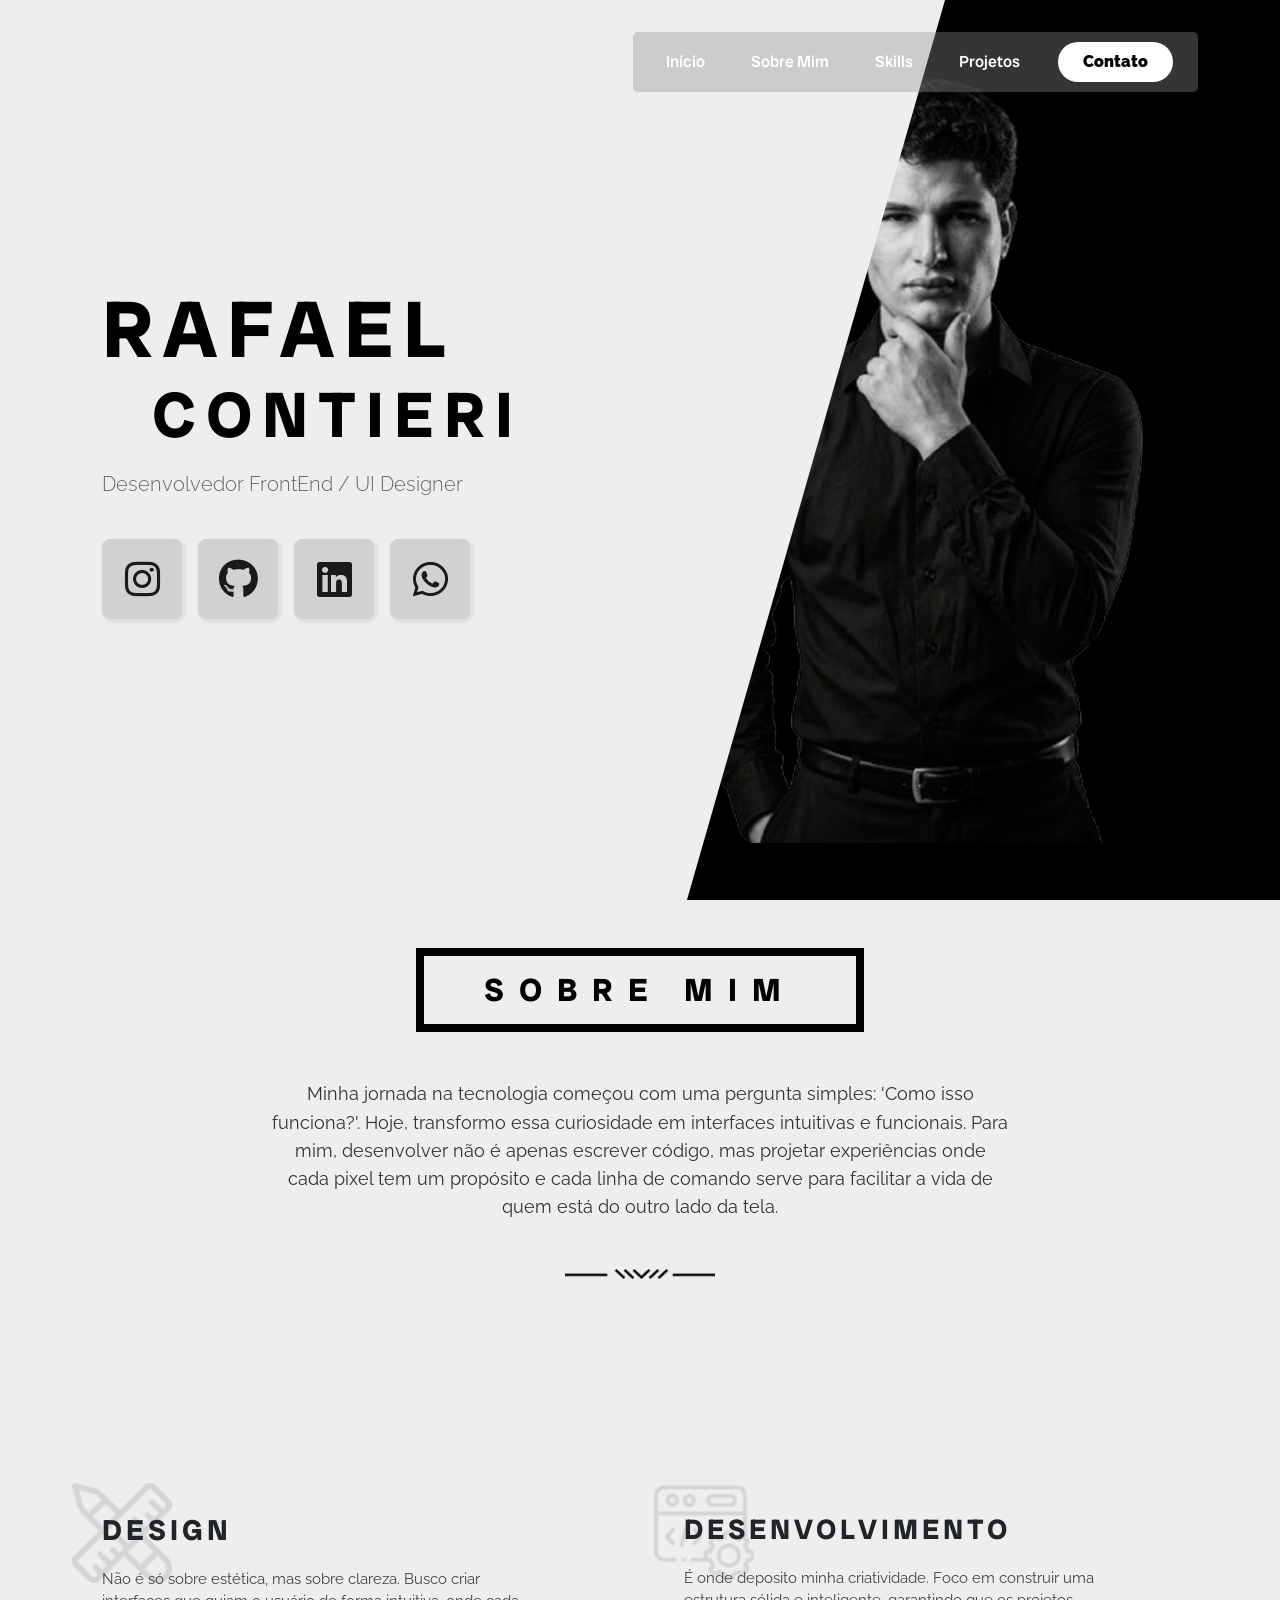
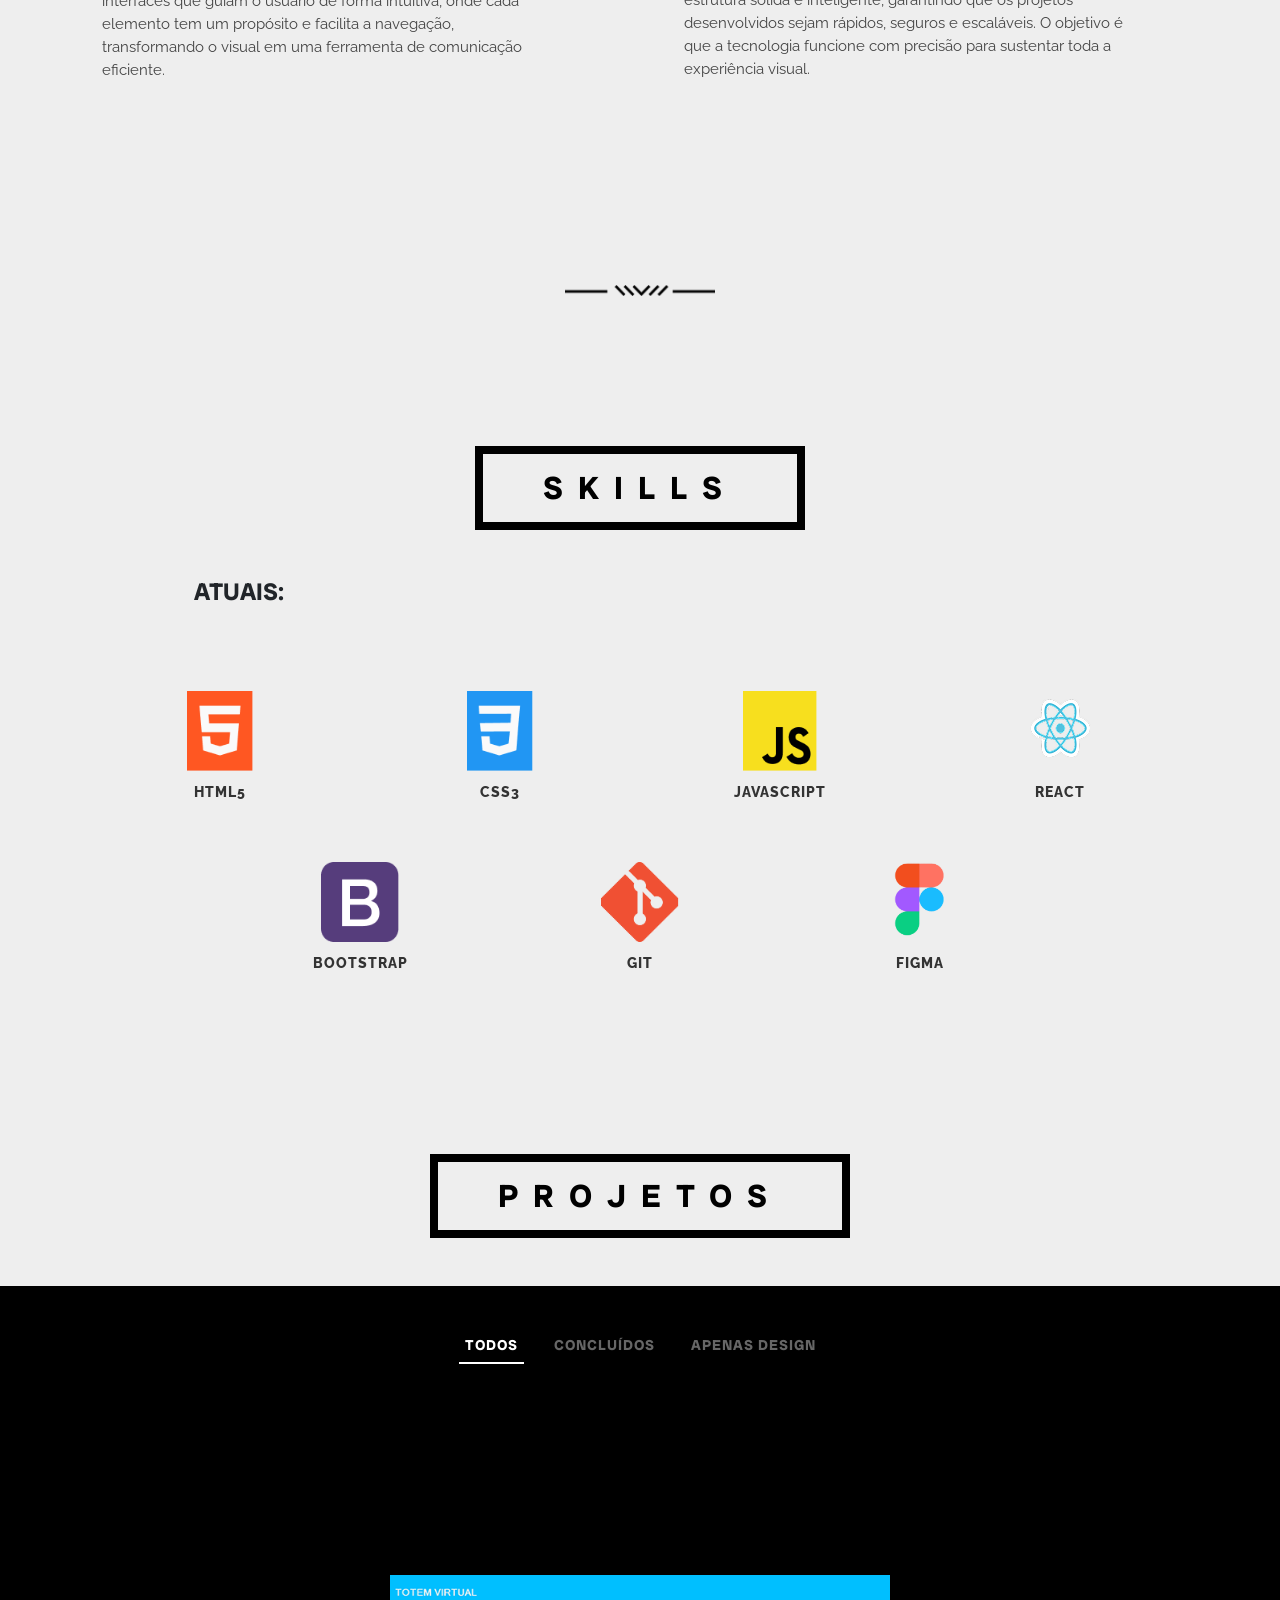
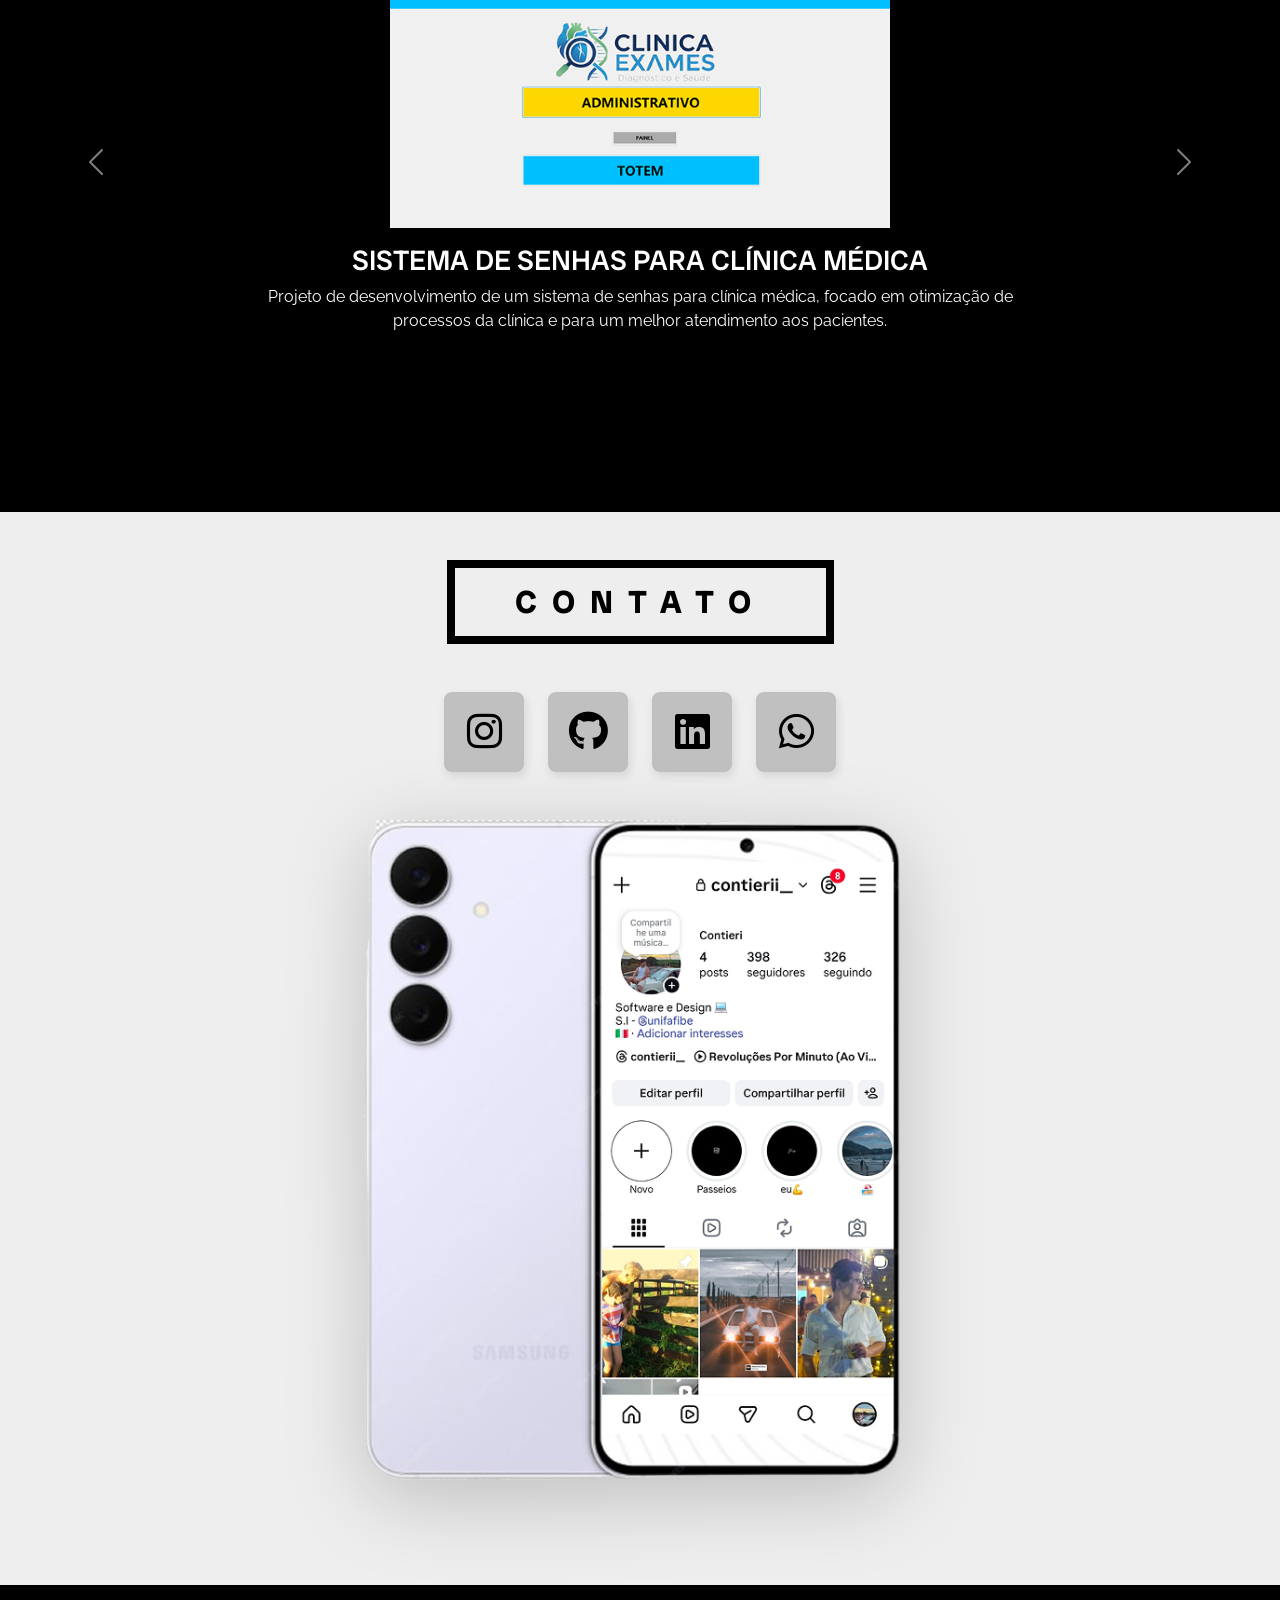
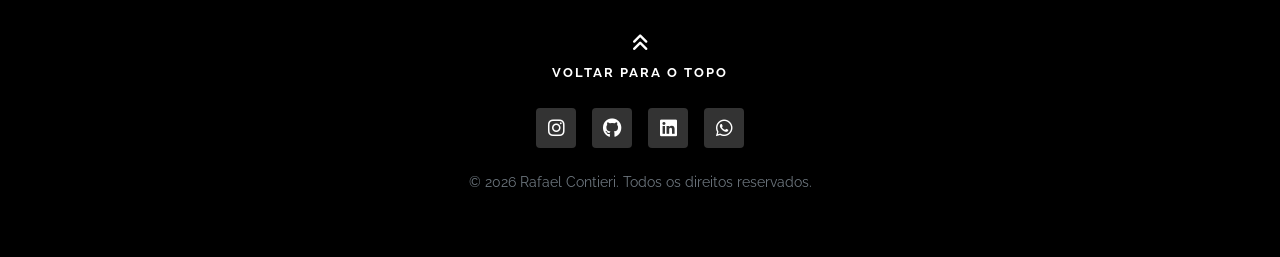
==== index.html @ 045e7ee5 "." ====
<!DOCTYPE html>
<html lang="pt-br">

<head>
    <meta charset="UTF-8">
    <meta name="viewport" content="width=device-width, initial-scale=1.0">
    <title>Dev | Rafael Contieri</title>
    <link href="https://cdn.jsdelivr.net/npm/bootstrap@5.3.0/dist/css/bootstrap.min.css" rel="stylesheet">
    <link rel="stylesheet" href="https://cdnjs.cloudflare.com/ajax/libs/font-awesome/6.0.0/css/all.min.css">
    <link rel="stylesheet" href="./css/principal.css">
    <link rel="stylesheet" href="./css/carrosel.css">
    <link rel="stylesheet" href="./carousel/carrosel.css">
    <link rel="preconnect" href="https://fonts.googleapis.com">
    <link rel="preconnect" href="https://fonts.gstatic.com" crossorigin>
    <link
        href="https://fonts.googleapis.com/css2?family=Radio+Canada+Big:wght@400;700&family=Raleway:wght@300;400;600&display=swap"
        rel="stylesheet">
</head>

<body>

    <nav class="navbar navbar-expand-lg navbar-dark fixed-top ">
        <div class="listaNAV container">
            <button class="botaoNAV navbar-toggler ms-auto bg-color: black;" type="button" data-bs-toggle="collapse"
                data-bs-target="#navbarNav">
                <span class="navbar-toggler-icon"></span>
            </button>
            <div class="menuitem collapse navbar-collapse" id="navbarNav">
                <ul class="itensMENU navbar-nav ms-auto align-items-center">
                    <li class="nav-item"><a class="nav-link" href="">Início</a></li>
                    <li class="nav-item"><a class="nav-link" href="#sobre">Sobre Mim</a></li>
                    <li class="nav-item"><a class="nav-link" href="#skills">Skills</a></li>
                    <li class="nav-item"><a class="nav-link" href="#portfolio">Projetos</a></li>
                    <li class="nav-itemCTT"><a class="nav-link btn-contato" href="#contato">Contato</a></li>
                </ul>
            </div>
        </div>
    </nav>

    <section class="hero-section">
        <div class="container-fluid p-0 h-100">
            <div class="row g-0 h-100">

                <div class="containerPrincipalPagina hero-text-container text-center text-sm-end bg-light-gray">

                    <div class="animacaonome">
                        <h1 class="nome display-1 fw-bold mb-0">RAFAEL</h1>
                        <div style="margin-left: 50px;">
                            <h2 class="nome display-3 fw-bold mb-3">CONTIERI</h2>
                        </div>
                        <p class="profissao lead text-secondary mb-4">Desenvolvedor FrontEnd / UI Designer</p>
                    </div>


                    <div class="social-icons d-flex gap-3 justify-content-center justify-content-sm-end">
                        <a href="https://www.instagram.com/contierii__/"><i class="fab fa-instagram"></i></a>
                        <a href="https://github.com/RafaelContieri"><i class="fab fa-github"></i></a>
                        <a href="https://www.linkedin.com/in/rafael-contieri-691380339"><i
                                class="fab fa-linkedin"></i></a>
                        <a href="https://wa.me/5516988543993"><i class="fab fa-whatsapp"></i></a>
                    </div>
                </div>


                <div
                    class="containerIMAGEMRAFA col-sm-7 col-lg-7 position-relative bg-black d-flex justify-content-center align-items-center hero-image-container">
                    <div class="diagonal-bg"></div>

                    <img src="./assets/fotorafa ok.png" alt="Rafael Contieri" class="hero-image photo-enter">
                </div>
            </div>
        </div>
    </section>

    <section id="sobre" class="about-section py-5">
        <div class="container">
            <div class="row justify-content-center mb-5">
                <div class="col-auto">
                    <div class="about-title-box">
                        <h2 class="m-0">SOBRE MIM</h2>
                    </div>
                </div>
            </div>

            <div class="row justify-content-center mb-4">
                <div class="col-lg-8 text-center">
                    <p class="about-intro">
                        Minha jornada na tecnologia começou com uma pergunta simples: 'Como isso funciona?'.
                        Hoje, transformo essa curiosidade em interfaces intuitivas e funcionais. Para mim, desenvolver
                        não é apenas escrever código, mas projetar experiências onde cada pixel tem
                        um propósito e cada linha de comando serve para facilitar a vida de quem está do outro lado da
                        tela.
                    </p>
                </div>
            </div>

            <div class="row justify-content-center mb-5">
                <div class="col-auto">
                    <img src="./assets/separatorBlack 1.png" alt="divisor" class="img-fluid separator-img">
                </div>
            </div>

            <div class="row g-5">
                <div class="col-md-6">
                    <div class="skill-box">
                        <div class="icon-bg design-icon"><img src="./assets/design.png" alt=""></div>
                        <h3 class="skill-title">DESIGN</h3>
                        <p class="skill-text">
                            Não é só sobre estética, mas sobre clareza. Busco criar interfaces que guiam o usuário de
                            forma intuitiva, onde cada elemento tem um propósito e facilita a navegação, transformando o
                            visual em uma ferramenta de comunicação eficiente.
                        </p>
                    </div>
                </div>

                <div class="col-md-6">
                    <div class="skill-box">
                        <div class="icon-bg dev-icon"><img src="./assets/coding.png" alt="" srcset=""></div>
                        <h3 class="skill-title2">DESENVOLVIMENTO</h3>
                        <p class="skill-text">
                            É onde deposito minha criatividade. Foco em construir uma estrutura sólida e inteligente,
                            garantindo que os projetos desenvolvidos sejam rápidos, seguros e escaláveis. O objetivo é
                            que a tecnologia funcione com precisão para sustentar toda a experiência visual.
                        </p>
                    </div>
                </div>
            </div>
        </div>

        <div class="row justify-content-center mb-5">
            <div class="col-auto">
                <img src="./assets/separatorBlack 1.png" alt="divisor" class="img-fluid separator-img">
            </div>
        </div>
    </section>

    <section id="skills" class="skills-section py-5">
        <div class="container">
            <div class="row justify-content-center mb-5">
                <div class="col-auto">
                    <div class="about-title-box">
                        <h2 class="m-0">SKILLS</h2>
                    </div>
                </div>
            </div>

            <div class="row mb-4">
                <div class="col-12 text-center text-md-start">
                    <h4 class="atuais-title">ATUAIS:</h4>
                </div>
            </div>

            <div class="linguagensIcones row justify-content-center g-1 text-center">
                <div class="col-3 col-md-4 col-lg-3">
                    <div class="skill-item">
                        <div class="skill-img-placeholder mb-2">
                            <img src="./assets/icons/imgHTML.png" alt="HTML5">
                        </div>
                        <p class="skill-name">HTML5</p>
                    </div>
                </div>

                <div class="col-6 col-md-4 col-lg-3">
                    <div class="skill-item">
                        <div class="skill-img-placeholder mb-2">
                            <img src="./assets/icons/IMGcss.png" alt="CSS3">
                        </div>
                        <p class="skill-name">CSS3</p>
                    </div>
                </div>

                <div class="col-6 col-md-4 col-lg-3">
                    <div class="skill-item">
                        <div class="skill-img-placeholder mb-2">
                            <img src="./assets/icons/imgJS.png" alt="Javascript">
                        </div>
                        <p class="skill-name">JAVASCRIPT</p>
                    </div>
                </div>

                <div class="col-6 col-md-4 col-lg-3">
                    <div class="skill-item">
                        <div class="skill-img-placeholder mb-2">
                            <img src="./assets/icons/imgREACT.png" alt="React">
                        </div>
                        <p class="skill-name">REACT</p>
                    </div>
                </div>

                <div class="col-6 col-md-4 col-lg-3">
                    <div class="skill-item">
                        <div class="skill-img-placeholder mb-2">
                            <img src="./assets/icons/imgBOOT.png" alt="Bootstrap">
                        </div>
                        <p class="skill-name">BOOTSTRAP</p>
                    </div>
                </div>

                <div class="col-6 col-md-4 col-lg-3">
                    <div class="skill-item">
                        <div class="skill-img-placeholder mb-2">
                            <img src="./assets/icons/imgGIT.png" alt="Git">
                        </div>
                        <p class="skill-name">GIT</p>
                    </div>
                </div>

                <div class="col-6 col-md-4 col-lg-3">
                    <div class="skill-item">
                        <div class="skill-img-placeholder mb-2">
                            <img src="./assets/icons/imgFIGMA.png" alt="Figma">
                        </div>
                        <p class="skill-name">FIGMA</p>
                    </div>
                </div>
            </div>
        </div>
    </section>

    <section id="portfolio" class="portfolio-section">
        <div class="portfolio-header py-5">
            <div class="container text-center">
                <div class="about-title-box mt-5">
                    <h2 class="titlePRJ m-0">PROJETOS</h2>
                </div>
            </div>
        </div>

        <div class="portfolio-filters d-flex justify-content-center gap-4 mt-5 mb-5">
            <button class="filter-btn active" data-filter="todos">TODOS</button>
            <button class="filter-btn" data-filter="codados">CONCLUÍDOS</button>
            <button class="filter-btn" data-filter="design">APENAS DESIGN</button>
        </div>
        <div id="carouselExampleFade" class="carousel slide carousel-fade">
            <div class="carousel-inner">
                <div class="carousel-item active d-flex flex-column align-items-center text-center"
                    data-category="codados">
                    <img src="./assets/imagens_projeto/image 13.png" class="fotoProjeto d-block img-fluid" alt="Farma Nova Era">
                    <div class="descricaoCarrosel mt-3">
                        <h3 class="tituloCarrosel">SISTEMA DE SENHAS PARA CLÍNICA MÉDICA</h3>
                        <p class="textoCarrosel">Projeto de desenvolvimento de um sistema de senhas para clínica
                            médica, focado em otimização de processos da clínica e para um melhor atendimento aos pacientes.</p>
                    </div>
                </div>

                <div class="carousel-item d-flex flex-column align-items-center text-center" data-category="design">
                    <a href="./novaera.html" class="d-block">
                        <img src="./assets/imagens_projeto/frameviewNOVAER.png" class="fotoProjeto img-fluid" alt="Farma Nova Era">
                    </a>
                    <div class="descricaoCarrosel mt-3">
                        <h3 class="tituloCarrosel">FARMA NOVA ERA</h3>
                        <p class="textoCarrosel">Um projeto de landing page para a farmácia fictícia Nova Era</p>
                    </div>
                </div>

                <div class="carousel-item d-flex flex-column align-items-center text-center" data-category="design">
                    <a href="./despachante.html" class="d-block">
                        <img src="./assets/imagens_projeto/frameview.png" class="fotoProjeto img-fluid" alt="Projeto Despachante">
                    </a>
                    <div class="descricaoCarrosel mt-3">
                        <h3 class="tituloCarrosel">DESPACHANTE AUTOMOTIVO</h3>
                        <p class="textoCarrosel">Um projeto de landing page para o despachante automotivo fictício</p>
                    </div>
                </div>

                <div class="carousel-item d-flex flex-column align-items-center text-center" data-category="design">
                    <a href="./nexusHotel.html" class="d-block">
                        <img src="./assets/imagens_projeto/previaHotel.png" class="fotoProjeto img-fluid" alt="Projeto Despachante">
                    </a>
                    <div class="descricaoCarrosel mt-3">
                        <h3 class="tituloCarrosel">NEXUS HOTEL</h3>
                        <p class="textoCarrosel">Um projeto de landing page para o hotel fictício Nexus</p>
                    </div>
                </div>
            </div>
            <button class="carousel-control-prev" type="button" data-bs-target="#carouselExampleFade"
                data-bs-slide="prev">
                <span class="carousel-control-prev-icon" aria-hidden="true"></span>
                <span class="visually-hidden">Previous</span>
            </button>

            <button class="carousel-control-next" type="button" data-bs-target="#carouselExampleFade"
                data-bs-slide="next">
                <span class="carousel-control-next-icon" aria-hidden="true"></span>
                <span class="visually-hidden">Next</span>
            </button>
        </div>

    </section>

    <section id="contato" class="contact-section py-5">
        <div class="container text-center">
            <div class="row justify-content-center mb-5">
                <div class="col-auto">
                    <div class="about-title-box">
                        <h2 class="m-0">CONTATO</h2>
                    </div>
                </div>
            </div>

            <div class="row justify-content-center gap-4 mb-5">
                <div class="social-box">
                    <a href="https://www.instagram.com/contierii__/"><i class="fab fa-instagram"></i></a>
                </div>

                <div class="social-box">
                    <a href="https://github.com/RafaelContieri"><i class="fab fa-github"></i></a>
                </div>
                <div class="social-box">
                    <a href="https://www.linkedin.com/in/rafael-contieri-691380339"><i class="fab fa-linkedin"></i></a>
                </div>
                <div class="social-box">
                    <a href="https://wa.me/5516988543993"><i class="fab fa-whatsapp"></i></a>
                </div>
            </div>

            <div class="row justify-content-center mb-5">
                <div class="col-auto contact-mockup-container">
                    <img src="./assets/insta.png" alt="Instagram Rafael Contieri"
                        class="imagemphone img-fluid contact-phone">
                </div>
            </div>
        </div>
    </section>

    <footer class="bg-black py-5 text-center">
        <div class="container">
            <div class="back-to-top mb-4">
                <a href="#" id="topBtn" class="text-white text-decoration-none">
                    <i class="fas fa-angles-up d-block mb-2"></i>
                    <span class="text-uppercase fw-bold ls-2">Voltar para o topo</span>
                </a>
            </div>

            <div class="footer-icons d-flex justify-content-center gap-3 mt-4">
                <a href="https://www.instagram.com/contierii__/"><i class="fab fa-instagram"></i></a>
                <a href="https://github.com/RafaelContieri"><i class="fab fa-github"></i></a>
                <a href="https://www.linkedin.com/in/rafael-contieri-691380339"><i class="fab fa-linkedin"></i></a>
                <a href="https://wa.me/5516988543993"><i class="fab fa-whatsapp"></i></a>
            </div>

            <p class="text-secondary mt-4 small">&copy; 2026 Rafael Contieri. Todos os direitos reservados.</p>
        </div>
    </footer>

    <script src="https://cdn.jsdelivr.net/npm/bootstrap@5.3.0/dist/js/bootstrap.bundle.min.js"></script>
    <script src="./js/principal.js"></script>
    <script src="./logicaCarrosel.js"></script>
</body>

</html>
---- css/principal.css ----
html {
    scroll-behavior: smooth;
    overflow-x: hidden;
    box-sizing: border-box;
    background-color: var(--bg-light);
}

*,
*:before,
*:after {
    box-sizing: inherit;
}

:root {
    --bg-light: #eeeeee;
    --bg-dark: #000000;
    --text-dark: #1a1a1a;
    /* Variáveis das Fontes */
    --font-titles: 'Radio Canada Big', sans-serif;
    --font-body: 'Raleway', sans-serif;
}

.textoCarrosel {
    /*ajustar media query*/
    color: #fff;
}

.tituloCarrosel {
    /*ajustar media query*/
    color: #fff;
}

.descricaoCarrosel {
    /*ajustar media query*/
    width: 800px;
}

#carouselExampleFade .carousel-item {
    /*ajustar media query*/
    height: 700px;
}

.btn-contato {
    font-weight: 900 !important;
}

#carouselExampleFade img {
    width: 500px !important;
}

.fw-bold {
    letter-spacing: 10px;
}

body,
html {
    height: 100%;
    margin: 0;
    padding: 0;
    background-color: var(--bg-dark);
    /* Fonte padrão para o corpo do site */
    font-family: var(--font-body);
}

/* Aplicando nos Títulos */
h1,
h2,
h3,
.nav-link {
    font-family: var(--font-titles);
}

/* Aplicando nos parágrafos e botões */
p,
.btn-contato,
.lead {
    font-family: var(--font-body);
}

/* Navbar */
.navbar {
    padding: 2rem 0;
    position: absolute !important;
}

.nav-link {
    color: white !important;
    margin: 0 15px;
    font-weight: 500;
}

.btn-contato {
    background-color: white;
    color: black !important;
    border-radius: 50px;
    padding: 8px 25px !important;
}

.skill-title2 {
    font-family: var(--font-titles);
    font-weight: 700 !important;
    margin-bottom: 20px;
    position: relative;
    z-index: 2;
    letter-spacing: 4px !important;
}

/* Hero Section */
.hero-section {
    height: 100vh;
    overflow: hidden;
    background-color: var(--bg-light);
}

.bg-light-gray {
    background-color: var(--bg-light);
    z-index: 2;
}



.hero-text-container {
    padding-right: 10%;
}

.custom-padding {
    padding: 2rem;
}

/* Efeito Diagonal */
.diagonal-bg {
    position: absolute;
    top: 0;
    left: -150px;
    width: 300px;
    height: 100%;
    background-color: var(--bg-light);
    transform: skewX(-15deg);
    z-index: 1;
}

.hero-image-container {
    overflow: hidden;
}

.hero-image {
    height: 100vh;
    width: 800px;
    object-fit: cover;
    object-position: center;
}

/* Desktop/Notebook - Ajuste visual conforme imagem fornecida */
@media (min-width: 992px) {
    .hero-section {
        min-height: 100vh;
        height: 100vh;
        overflow: hidden;
    }

    .hero-section .row {
        min-height: 100vh;
        height: 100vh;
    }

    .containerPrincipalPagina,
    .hero-text-container {
        width: 45%;
        min-height: 100vh;
        height: 100vh;
        background-color: var(--bg-light) !important;
        display: flex;
        flex-direction: column;
        justify-content: center;
        align-items: flex-start;
        gap: 1rem;
        padding: 0 6% 0 8%;
        text-align: left !important;
        position: relative;
        z-index: 2;
    }


    .containerIMAGEMRAFA {
        width: 55%;
        min-height: 100vh;
        height: 100vh;
        margin: 0;
        padding: 0;
        background-color: #000;
        display: flex;
        justify-content: center;
        align-items: center;
        position: relative;
        overflow: hidden;
    }

    .hero-image {
        width: auto;
        max-height: 100%;
        max-width: 100%;
        height: auto;
        object-fit: cover;
        object-position: center;
        display: block;
    }

    .diagonal-bg {
        top: 0;
        left: -180px;
        width: 420px;
        height: 100%;
        background-color: var(--bg-light);
        transform: skewX(-16deg);
        z-index: 1;
    }

    .hero-text-container h1,
    .hero-text-container h2,
    .hero-text-container .nome,
    .hero-text-container .profissao {
        color: #000;
    }

    .hero-text-container .profissao {
        color: #666 !important;
    }

    .social-icons {
        justify-content: flex-start !important;
        gap: 0.75rem;
    }

    .social-icons a {
        width: 70px;
        height: 70px;
        font-size: 2.5rem;
    }

    .navbar {
        position: fixed;
        top: 0;
        left: 0;
        right: 0;
        z-index: 999;
        background: transparent;
    }
}

/* Ícones Sociais */
.social-icons a {
    background: #d1d1d1;
    color: var(--text-dark);
    width: 80px;
    height: 80px;
    display: flex;
    align-items: center;
    justify-content: center;
    border-radius: 8px;
    text-decoration: none;
    box-shadow: 2px 2px 5px rgba(0, 0, 0, 0.1);
    transition: 0.3s;
    font-size: 2.5rem;
}

.social-icons a:hover {
    transform: translateY(-3px);
    background: #c0c0c0;
}

/* --- Sobre Mim --- */
.about-section {
    background-color: var(--bg-light);
    padding: 100px 0;
}

.about-title-box {
    border: 8px solid #000;
    padding: 15px 60px;
    display: inline-block;
    background-color: transparent;
}

.about-title-box h2 {
    font-family: var(--font-titles);
    font-weight: 700;
    letter-spacing: 15px;
    color: #000;
}

.about-intro {
    font-size: 1.1rem;
    line-height: 1.6;
    color: #333;
}

.separator-img {
    max-width: 150px;
    height: auto;
}

.skill-box {
    position: relative;
    padding: 20px;
    height: 100%;
}

.skill-title {
    font-family: var(--font-titles);
    font-weight: 700;
    font-size: 1.8rem;
    margin-bottom: 20px;
    position: relative;
    z-index: 2;
    letter-spacing: 4px;
}

.skill-text {
    font-family: var(--font-body);
    font-size: 0.95rem;
    color: #444;
    position: relative;
    z-index: 2;
    max-width: 90%;
}

.icon-bg {
    position: absolute;
    top: -10px;
    left: -10px;
    width: 100px;
    height: 100px;
    background-size: contain;
    background-repeat: no-repeat;
    opacity: 0.1;
    z-index: 1;
}

.icon-bg img {
    width: 100%;
    height: 100%;
    object-fit: contain;
}

.g-5 {
    margin-top: 160px;
    margin-bottom: 160px;
}

.mb-5 {
    margin-bottom: 75px;
}

/* --- Skills --- */
.skills-section {
    background-color: var(--bg-light);
    padding-bottom: 100px;
}

.atuais-title {
    font-family: var(--font-titles);
    font-weight: 700;
    margin-left: 10%;
    margin-bottom: 40px;
}

.skill-item {
    transition: transform 0.3s ease;
    padding: 20px;
}

.skill-item:hover {
    transform: translateY(-10px);
}

.skill-img-placeholder {
    height: 80px;
    display: flex;
    align-items: center;
    justify-content: center;
}

.skill-img-placeholder img {
    max-height: 100%;
    width: auto;
}

.skill-name {
    font-family: var(--font-body);
    font-weight: 800 !important;
    font-size: 0.9rem;
    letter-spacing: 1px;
    margin-top: 10px;
    color: #333;
    text-transform: uppercase;
    pointer-events: none;
}

/* --- Portfólio --- */
.portfolio-header {
    background-color: var(--bg-light);
}

.portfolio-content {
    background-color: #1a1a1a;
    max-width: 100%;
    overflow: hidden;
}

.project-card.hidden {
    display: none !important;
}

.filter-btn {
    background: none;
    border: none;
    color: #666;
    font-family: var(--font-titles);
    font-weight: 700;
    font-size: 0.9rem;
    letter-spacing: 1px;
    padding-bottom: 5px;
    border-bottom: 2px solid transparent;
    transition: 0.3s;
}



.filter-btn.active {
    color: #fff;
    border-bottom: 2px solid #fff;
}

.clickHere {
    background-color: #D0CA17;
    padding: 15px;
    border-radius: 10px;
    font-weight: 800;
    width: 300px;
    font-size: 15px;
}

.project-card {
    transition: opacity 0.4s ease, transform 0.4s ease;
}

.project-img {
    width: 100%;
    aspect-ratio: 16/9;
    background: #333;
    overflow: hidden;
}

.project-img img {
    width: 100%;
    height: 100%;
    object-fit: cover;
}

.placeholder-img {
    width: 100%;
    height: 100%;
    background-color: #d1d1d1;
}

.project-title {
    font-family: var(--font-titles);
    font-size: 1rem;
    color: #fff;
    letter-spacing: 1px;
}

.project-info {
    display: flex;
    justify-content: center;
    align-items: center;
    flex-direction: column;
    gap: 10px;
}

.project-desc {
    font-family: var(--font-body);
    font-size: 0.8rem;
    color: #aaa;
    margin-top: 10px;
    text-align: center;
}

/* --- Contato e Rodapé --- */
.contact-section {
    background-color: var(--bg-light);
    padding-top: 80px;
}

.social-box {
    width: 80px;
    height: 80px;
    background-color: #c0c0c0;
    display: flex;
    align-items: center;
    justify-content: center;
    border-radius: 8px;
    box-shadow: 2px 4px 10px rgba(0, 0, 0, 0.1);
    transition: 0.3s;
}

.social-box a {
    color: #000;
    font-size: 2.5rem;
}

.social-box:hover {
    transform: translateY(-5px);
    background-color: #fff;
}

.contact-mockup-container {
    max-width: 600px;
}

.contact-phone {
    filter: drop-shadow(0px 20px 40px rgba(0, 0, 0, 0.2));
}

.ls-2 {
    letter-spacing: 2px;
    font-size: 0.8rem;
}

.back-to-top i {
    font-size: 1.2rem;
    transition: 0.3s;
}

.back-to-top:hover i {
    transform: translateY(-5px);
}

.itensMENU {
    background-color: #9191915d;
    padding: 10px 10px 10px 10px;
    border-radius: 5px;
}


.footer-icons a {
    width: 40px;
    height: 40px;
    background: #333;
    color: #fff;
    display: flex;
    align-items: center;
    justify-content: center;
    border-radius: 4px;
    font-size: 1.2rem;
    text-decoration: none;
    transition: 0.3s;
}

.footer-icons a:hover {
    background: #fff;
    color: #000;
}

/* --- Responsividade Geral --- */
@media (max-width: 768px) {
    .atuais-title {
        margin-left: 0;
        text-align: center;
    }
    .descricaoCarrosel {
        /*ajustar media query*/
        width: 300px;
    }

    #carouselExampleFade .carousel-item {
        /*ajustar media query*/
        height: 500px;
    }

    .about-title-box {
        padding: 10px 30px;
    }

    .skill-box {
        text-align: center;
    }

    .icon-bg {
        left: 50%;
        transform: translateX(-50%);
    }

    .img-fluid {
        width: 100%;
        max-width: 300px;
    }

    .project-img {
        width: 100%;
        max-width: 350px;
    }

    .project-desc {
        width: 100%;
        max-width: 350px;
        font-size: 15px;
    }

    .project-info {
        width: 100%;
        max-width: 350px;
    }
}

/* --- Tablet --- */
@media (min-width: 768px) and (max-width: 1024px) {
    .project-card[data-category="design"] .project-img-container {
        height: 550px !important;
        border-radius: 20px;
        box-shadow: 0 10px 30px rgba(0, 0, 0, 0.5);
    }

    .project-img-container img {
        width: 100% !important;
        height: 100% !important;
        object-fit: cover;
        object-position: top;
    }

    .project-desc {
        max-width: 480px;
        font-size: 1.1rem !important;
        margin: 15px auto;
    }

    .clickHere {
        width: 100%;
        max-width: 380px;
        padding: 18px !important;
        font-size: 16px !important;
    }
}

@media (min-width: 1025px) {
    .project-img-container {
        height: 250px;
    }
}

@keyframes photo-enter-animation {
    from {
        transform: translateY(100%);
    }

    to {
        transform: translateY(0);
    }
}

.photo-enter {
    animation: photo-enter-animation 1.5s ease-in-out forwards;
}

@media (max-width: 991.98px) {
    .hero-section {
        height: auto;
        min-height: 100vh;
    }

    .hero-text-container {
        padding-right: 0;
        text-align: center;
        margin-top: 100px;
    }


    .linguagensIcones {
        display: flex;
        flex-direction: column;
        align-items: center;
    }
}

@media (min-width: 576px) and (max-width: 991px) {
    .display-1 {
        font-size: 3.5rem !important;
    }

    .display-3 {
        font-size: 2rem !important;
    }

    .hero-text-container {
        padding-right: 15px;
    }

    .social-icons a {
        width: 60px;
        height: 60px;
        font-size: 1.8rem;
    }

    .skill-title2 {
        font-family: var(--font-titles);
        font-weight: 700;
        font-size: 1.3rem;
        margin-bottom: 20px;
        position: relative;
        z-index: 2;
        letter-spacing: 2px !important;
    }

    .hero-image {
        width: 100% !important;
        max-width: 500px;
        height: auto;
    }
}

/* Tablet (768px+ até 991px) ajustando para o mesmo layout da imagem */
@media (min-width: 768px) and (max-width: 991px) {
    .hero-section {
        height: 100vh;
        min-height: 100vh;
        background-color: #000;
        /* Fundo base preto */
        position: relative;
        overflow: hidden;
    }

    /* Criando a divisão diagonal no fundo da seção */
    .hero-section::before {
        content: "";
        position: absolute;
        top: 0;
        left: 0;
        width: 100%;
        height: 100%;
        background-color: var(--bg-light);
        /* Cria o corte diagonal: 100% largura no topo, ~40% na base */
        clip-path: polygon(0 0, 60% 0, 30% 100%, 0% 100%);
        z-index: 1;
    }

    .hero-section .row {
        height: 100vh;
        margin: 0;
        display: flex;
        justify-content: center;
        align-items: center;
        position: relative;
        z-index: 2;
        background-color: transparent !important;
        /* Remove o fundo da row */
    }

    /* Container da Imagem Centralizado */
    .containerIMAGEMRAFA {
        width: 100% !important;
        height: 100% !important;
        transform: none !important;
        /* Remove o translateY(-800px) */
        background-color: transparent !important;
        display: flex;
        justify-content: center;
        align-items: center;
        position: absolute;
        top: 0;
        left: 0;
        z-index: 2;
    }

    .hero-image {
        height: 90vh !important;
        width: auto !important;
        object-fit: contain;
        /* Filtro leve para destacar do fundo se necessário */
    }

    /* Container de Texto sobreposto à imagem */
    .containerPrincipalPagina,
    .hero-text-container {
        position: absolute !important;
        bottom: 15% !important;
        left: 50% !important;
        transform: translateX(-50%) !important;
        width: 100% !important;
        height: auto !important;
        background-color: transparent !important;
        z-index: 10;
        text-align: center !important;
        align-items: center !important;
        padding: 0 !important;
    }

    .animacaonome {
        display: block;
        text-align: center;
    }

    /* Ajuste das fontes para ficarem Brancas e com sombra (como na imagem) */
    .hero-text-container h1,
    .hero-text-container h2,
    .hero-text-container .nome {
        color: #fff !important;
        font-size: 4.5rem !important;
        /* Tamanho impacto */
        margin: 0 !important;
        line-height: 0.9;
        letter-spacing: 5px !important;
    }

    .hero-text-container .profissao {
        color: #ddd !important;
        font-size: 1.2rem !important;
        margin-top: 15px !important;
    }

    /* Esconde elementos que não estão na imagem de referência */
    .diagonal-bg,
    .social-icons {
        display: none !important;
    }

    /* Ajuste da Navbar para não atrapalhar o topo */
    .navbar {
        background: transparent !important;
    }
}


/* --- Carousel Styles --- */
.carousel-item {
    display: flex;
    justify-content: center;
    align-items: center;
    height: 500px;
    /* Altura fixa para centralizar verticalmente */
}

.carousel-item img {
    max-width: 80%;
    height: auto;
    object-fit: contain;
    display: block;
}

/* Para imagens de design, manter tamanho original */
.carousel-item[data-category="design"] img {
    max-width: none;
    width: auto;
    height: auto;
}

/* Tablet */
@media (min-width: 768px) and (max-width: 1024px) {
    .carousel-item {
        height: 400px;
    }

    .carousel-item img {
        max-width: 70%;
    }

    .carousel-item[data-category="design"] img {
        max-width: none;
        width: auto;
        height: auto;
    }
}

/* Mobile */
@media (max-width: 767px) {
    .carousel-item {
        height: 300px;
    }

    .carousel-item img {
        max-width: 90%;
    }

    .carousel-item[data-category="design"] img {
        max-width: none;
        width: auto;
        height: auto;
    }
}

/* --- Mobile Específico --- */
@media (max-width: 767.98px) {
    * {
        box-sizing: border-box;
    }

    html,
    body {
        overflow-x: hidden;
        max-width: 100%;
    }

    .nome {
        color: #fff;
    }

    .profissao {
        color: #fff !important;
    }

    h1,
    h2 {
        font-size: 18px;
        overflow-wrap: break-word;

    }

    /* Hero (mobile) */
    .hero-section {
        position: relative;
        height: 100vh;
        background-color: #000;
        overflow: hidden;
        width: 100%;
    }

    .hero-section .row {
        height: 100%;
        margin: 0;
    }

    .hero-image-container {
        position: absolute;
        inset: 0;
        width: 100%;
        height: 100%;
        overflow: hidden;
        z-index: 1;
    }

    .hero-image {
        position: absolute;
        inset: 0;
        width: 100%;
        height: 100%;
        object-fit: contain;
        object-position: center;
        max-width: 70%;
        max-height: 70%;
        margin: auto;
        left: 0;
        right: 0;
        top: -30%;
        bottom: 0;
        display: block;
        z-index: 1;
    }

    .hero-text-container {
        position: absolute;
        bottom: 90px;
        left: 50%;
        transform: translateX(-50%);
        width: min(92vw, 380px);
        padding: 0 16px;
        z-index: 4;
        text-align: center;
    }

    .hero-text-container h1,
    .hero-text-container h2 {
        text-shadow: 0 10px 20px rgba(0, 0, 0, 0.6);
    }

    .hero-text-container.bg-light-gray {
        background: transparent;
    }

    .hero-text-container h1 {
        font-size: 3rem;
        letter-spacing: 6px;
        margin: 0;
    }

    .hero-text-container h2 {
        font-size: 2.2rem;
        letter-spacing: 5px;
        margin: 0;
    }

    .hero-text-container .lead {
        margin-top: 12px;
        font-size: 0.9rem !important;
    }

    .social-icons {
        position: absolute;
        top: 110px;
        right: 16px;
        display: flex;
        flex-direction: column;
        gap: 12px;
        z-index: 5;
    }

    .social-icons a {
        width: 52px;
        height: 52px;
        font-size: 1.4rem;
        background: rgba(255, 255, 255, 0.9);
        color: #000;
        border-radius: 10px;
        box-shadow: 0 8px 20px rgba(0, 0, 0, 0.3);
        display: flex;
        align-items: center;
        justify-content: center;
        text-decoration: none;
    }

    .container,
    .container-fluid {
        width: 100%;
        padding-left: 12px;
        padding-right: 12px;
        margin-left: 0;
        margin-right: 0;
        box-sizing: border-box;
    }

    .container-sobre {
        width: 100%;
        padding-left: 12px;
        padding-right: 12px;
        box-sizing: border-box;
        overflow-x: hidden;
    }

    .about-title-box {
        border: 6px solid #000;
        padding: 10px 15px;
        display: inline-block;
        background-color: transparent;
        box-sizing: border-box;
        max-width: calc(100vw - 30px);
        overflow-x: hidden;
    }

    .about-title-box h2 {
        font-family: var(--font-titles);
        font-weight: 700;
        letter-spacing: 2px !important;
        color: #000;
        margin: 0;
        word-wrap: break-word;
        overflow-wrap: break-word;
    }

    .about-intro {
        font-size: 0.95rem !important;
        padding: 0 10px;
        box-sizing: border-box;
    }

    .skill-box {
        padding: 15px 10px;
        box-sizing: border-box;
    }

    .skill-title,
    .skill-title2 {
        font-size: 1.3rem !important;
        letter-spacing: 2px !important;
        padding: 0 5px;
        box-sizing: border-box;
        font-weight: 700 !important;
    }

    .skill-text {
        font-size: 0.85rem !important;
        padding: 0 5px;
        max-width: 100%;
        box-sizing: border-box;
    }

    .row {
        margin-left: 0;
        margin-right: 0;
        width: 100%;
        box-sizing: border-box;
    }

    .row.g-5 {
        gap: 1rem !important;
    }

    .col-auto,
    .col-md-6 {
        padding-left: 0;
        padding-right: 0;
        box-sizing: border-box;
    }

    .hero-image-container {
        position: absolute;
        inset: 0;
        width: 100%;
        height: 100%;
        padding: 0;
        overflow: hidden;
        z-index: 1;
    }

    .hero-image {
        max-width: 90%;
        max-height: 65vh;
        width: auto;
        height: auto;
        object-fit: contain;
        transform: translateY(-5%);
    }

    .mobile-info-bg {
        background-color: #444;
        height: 35vh;
        position: relative;
        clip-path: polygon(0 15%, 100% 0, 100% 100%, 0% 100%);
        margin-top: -5vh;
        padding: 20px !important;
    }

    .display-1 {
        font-size: 2.8rem !important;
        letter-spacing: 5px !important;
    }

    .display-3 {
        font-size: 2.2rem !important;
        letter-spacing: 5px !important;
    }

    .lead {
        font-size: 0.9rem !important;
    }

    .social-icons-mobile {
        position: absolute;
        right: 15px;
        bottom: 20px;
        display: flex;
        flex-direction: column;
        gap: 8px;
    }

    .social-icons-mobile a {
        background: #ccc;
        color: #000;
        width: 60px;
        height: 60px;
        display: flex;
        align-items: center;
        justify-content: center;
        border-radius: 4px;
        font-size: 1.8rem;
        text-decoration: none;
        box-shadow: 2px 2px 10px rgba(0, 0, 0, 0.3);
    }

    .social-box {
        width: 60px;
        height: 60px;
    }

    .botaoNAV[aria-expanded="true"]~.navbar-collapse {
        background-color: #333;
        padding: 20px;
        margin-top: -50px;
        border-radius: 10px;
    }

    .botaoNAV {
        background-color: #333;

    }

    .itensMENU {
        gap: 10px !important;

    }

    .menuitem {
        background-color: #444;
    }

    .skill-title2 {
        font-family: var(--font-titles);
        font-weight: 700 !important;
        font-size: 1.3rem;
        margin-bottom: 20px;
        position: relative;
        z-index: 2;
        letter-spacing: 2px !important;
    }


    .project-card img {
        width: 100%;
        max-width: 350px;
    }

    .project-info p {
        width: 100%;
        max-width: 350px;
    }

    .social-icons {
        display: none !important;
    }

    .separator-img {
        max-width: 100px !important;
        height: auto;
    }

    .containerPrincipalPagina,
    .containerprincipalPagina {
        margin-top: 150px;
        box-sizing: border-box;
    }

    /* Animação do nome */
    .animacaonome {
        -webkit-animation: slide-top 2.5s cubic-bezier(0.165, 0.840, 0.440, 1.000) both;
        animation: slide-top 2.5s cubic-bezier(0.165, 0.840, 0.440, 1.000) both;
    }

    /* Animação para o nome */
    @keyframes slide-top {
        0% {
            opacity: 0;
            -webkit-transform: translateY(0);
            transform: translateY(0);
        }

        100% {
            opacity: 1;
            -webkit-transform: translateY(-80px);
            transform: translateY(-80px);
        }
    }

    @-webkit-keyframes slide-top {
        0% {
            opacity: 0;
            -webkit-transform: translateY(0);
            transform: translateY(0);
        }

        100% {
            opacity: 1;
            -webkit-transform: translateY(-100px);
            transform: translateY(-100px);
        }
    }

    /*Animação para o menu lateral */

    .menuitem {
        -webkit-animation: slide-bottom 0.5s cubic-bezier(0.250, 0.460, 0.450, 0.940) both;
        animation: slide-bottom 0.5s cubic-bezier(0.250, 0.460, 0.450, 0.940) both;
    }


    @-webkit-keyframes slide-bottom {
        0% {
            -webkit-transform: translateY(0);
            transform: translateY(0);
        }

        100% {
            -webkit-transform: translateY(50px);
            transform: translateY(50px);
        }
    }

    @keyframes slide-bottom {
        0% {
            -webkit-transform: translateY(0);
            transform: translateY(0);
        }

        100% {
            -webkit-transform: translateY(50px);
            transform: translateY(50px);
        }
    }

}
---- carousel/carrosel.css ----
/* ============================================================
   LÓGICA VISUAL DOS FILTROS DO PORTFÓLIO
   ============================================================ */

/* Estilo base dos botões de filtro */
.filter-btn {
    background: none;
    border: none;
    color: #666;
    font-family: var(--font-titles);
    font-weight: 700;
    font-size: 0.9rem;
    letter-spacing: 1px;
    padding-bottom: 5px;
    border-bottom: 2px solid transparent;
    transition: 0.3s ease;
    cursor: pointer;
}

/* Estado quando o filtro está selecionado */
.filter-btn.active {
    color: #fff;
    border-bottom: 2px solid #fff;
}

/* Efeito de Hover nos botões */
.filter-btn:hover {
    color: #bbb;
}

/* Lógica de ocultação dos cards (ativada via JS) */
.project-card.hidden {
    display: none !important;
    opacity: 0;
    visibility: hidden;
}

/* Suavização da transição ao filtrar */
.project-card {
    transition: opacity 0.4s ease, transform 0.4s ease;
}

/* Container dos botões de filtro */
.portfolio-filters {
    display: flex;
    justify-content: center;
    gap: 40px;
    margin-bottom: 50px;
}

/* Estilos do Carrossel */
#carouselExampleFade {
    width: 100%;
    max-width: 100%;
    overflow: hidden;
}

#carouselExampleFade .carousel-inner {
    width: 100%;
    max-width: 100%;
    overflow: hidden;
}

#carouselExampleFade .carousel-item {
    max-width: 100%;
    overflow: hidden;
}

#carouselExampleFade img {
    max-width: 100%;
    height: auto;
    display: block;
}



/* Ajuste mobile para os filtros não quebrarem a tela */
@media (max-width: 768px) {
    .portfolio-filters {
        gap: 20px;
        flex-wrap: wrap; /* Permite que os botões desçam caso não caibam */
    }
    
    .filter-btn {
        font-size: 0.8rem;
    }

    #carouselExampleFade .carousel-item {
        padding: 0;
    }

    #carouselExampleFade img {
        width: 100% !important;
    }
}
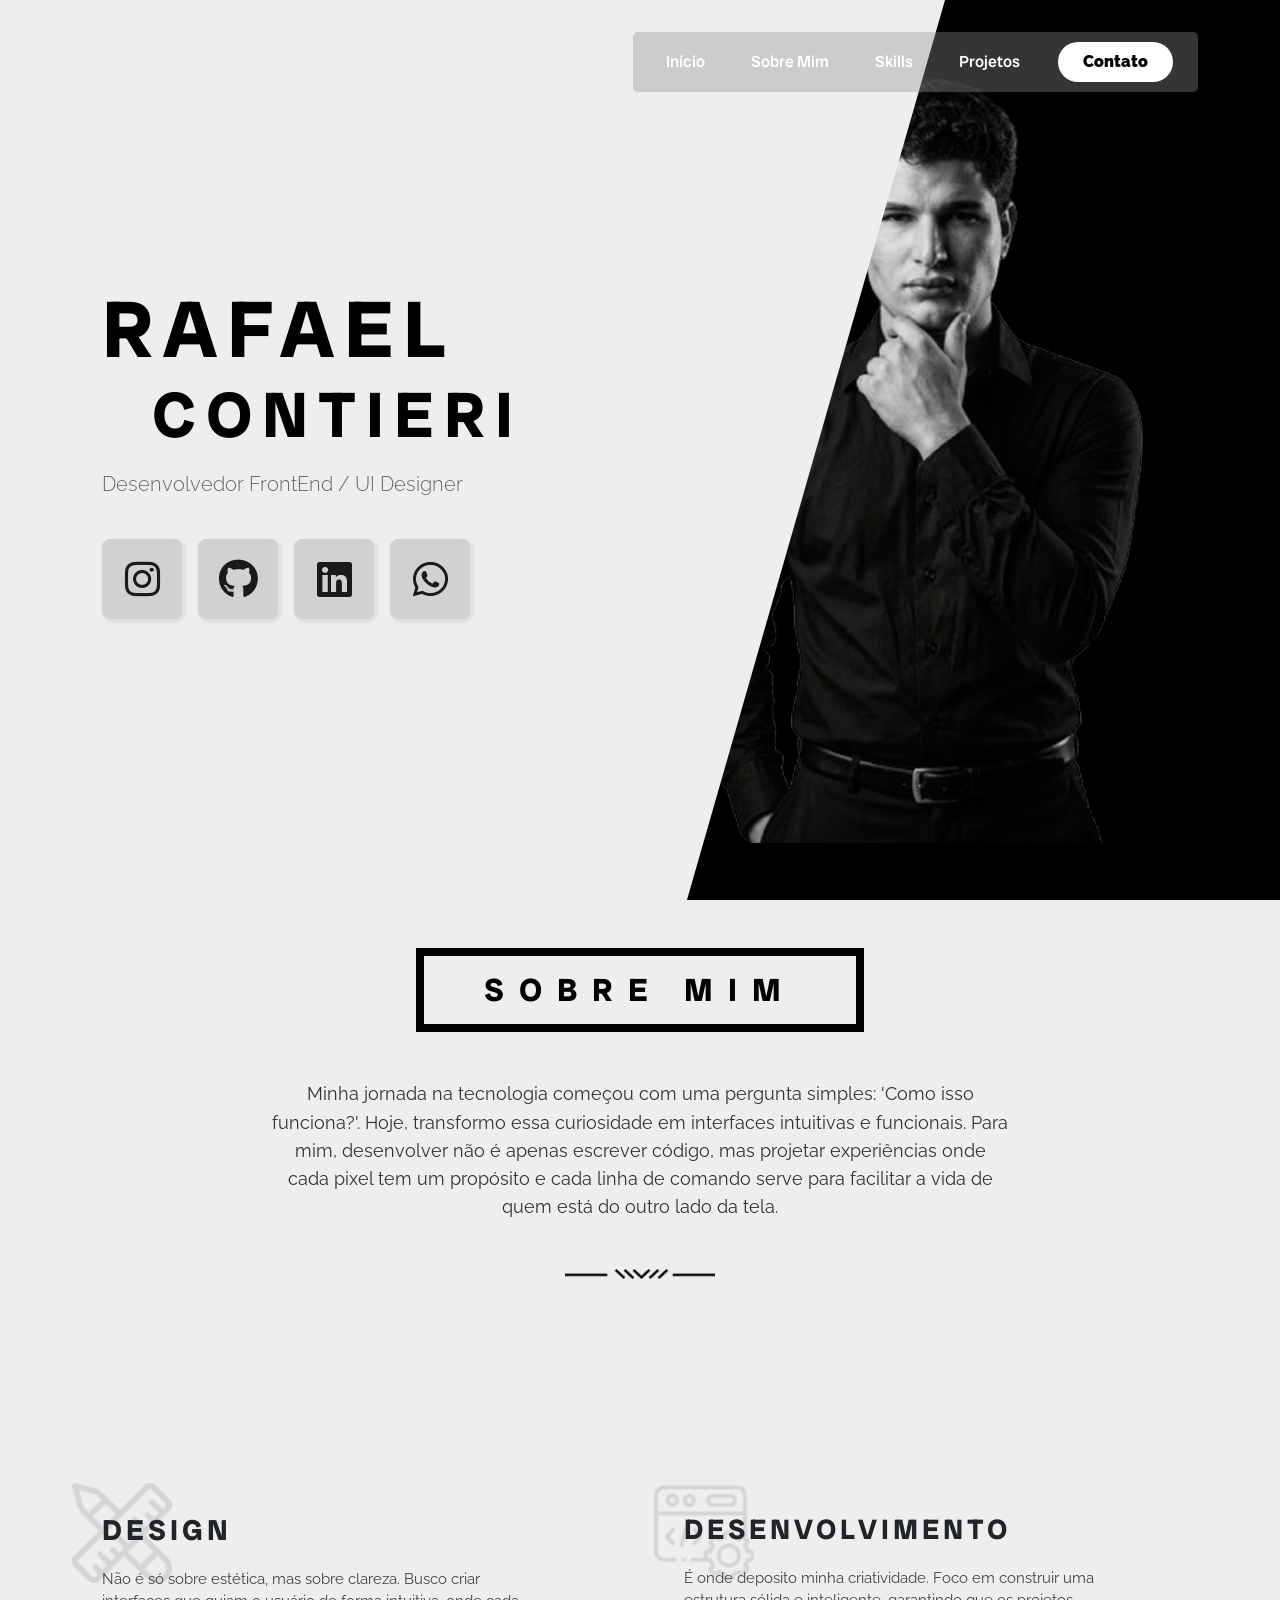
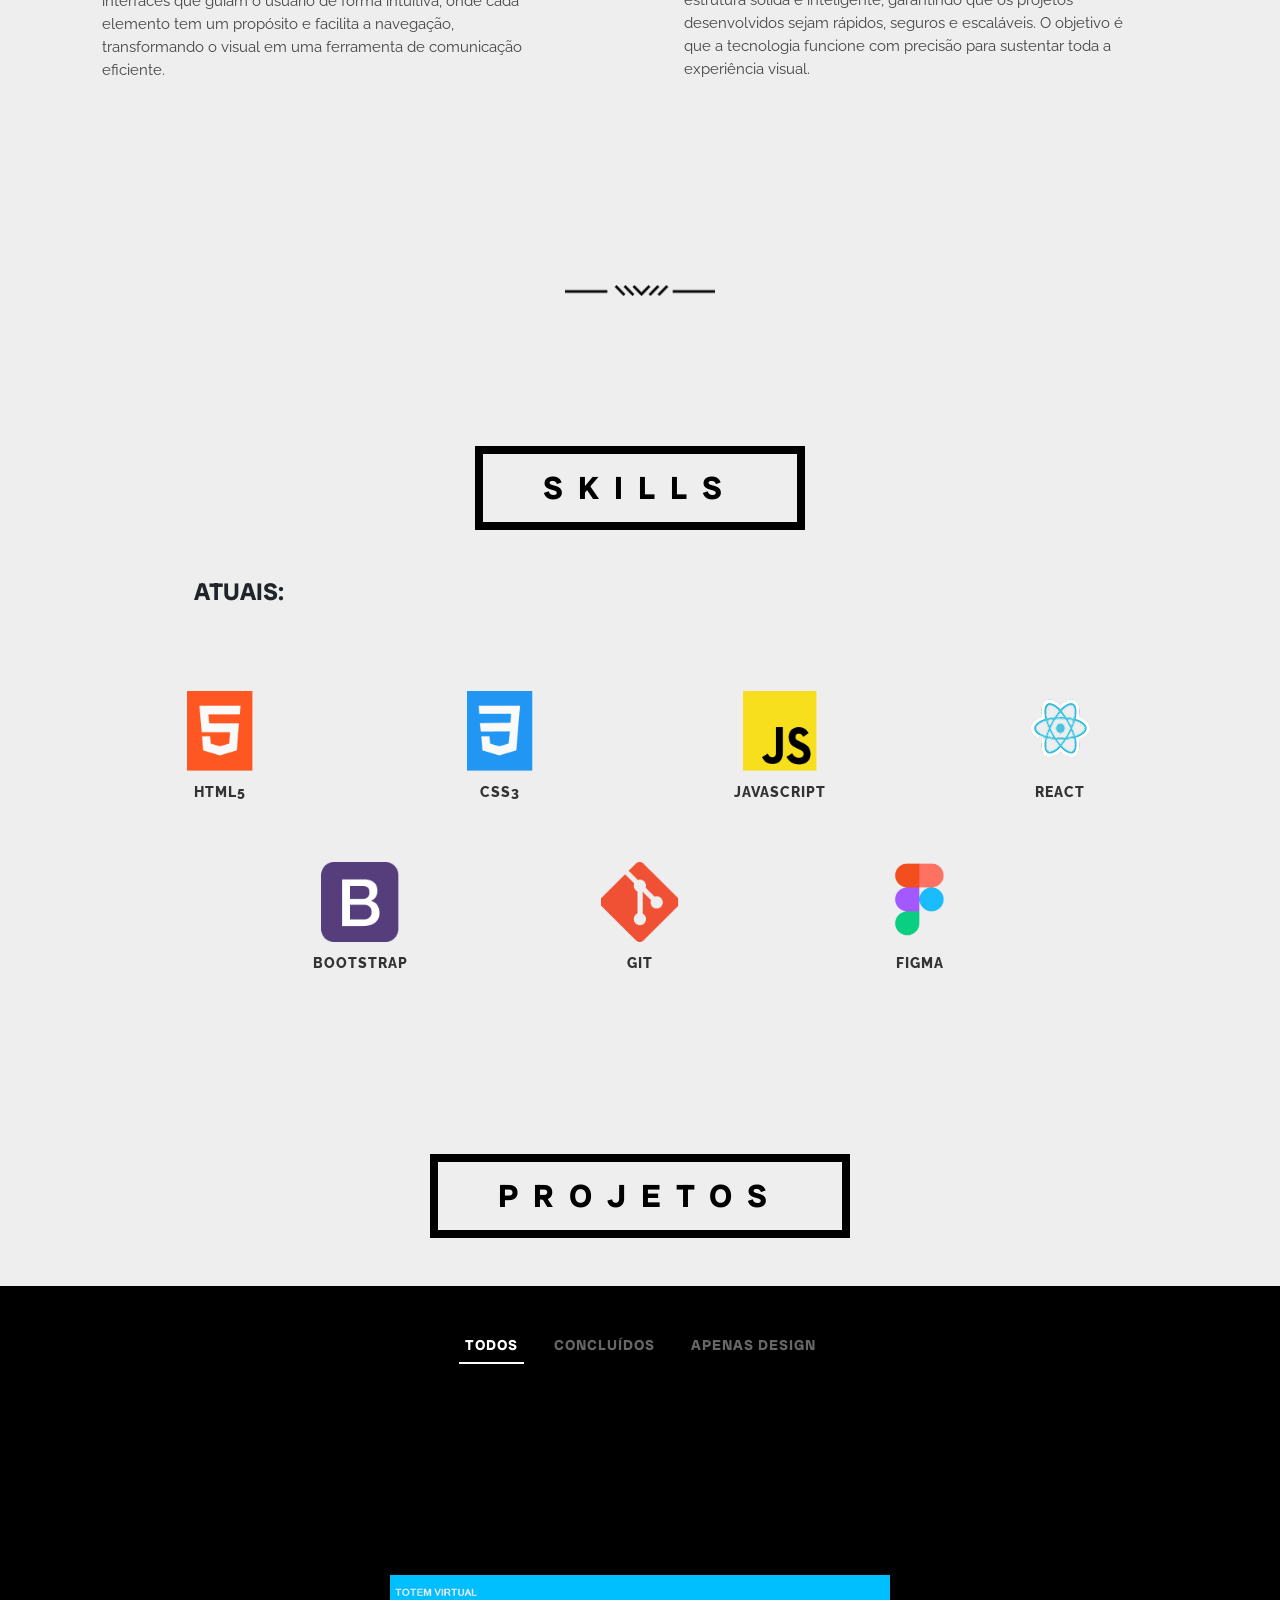
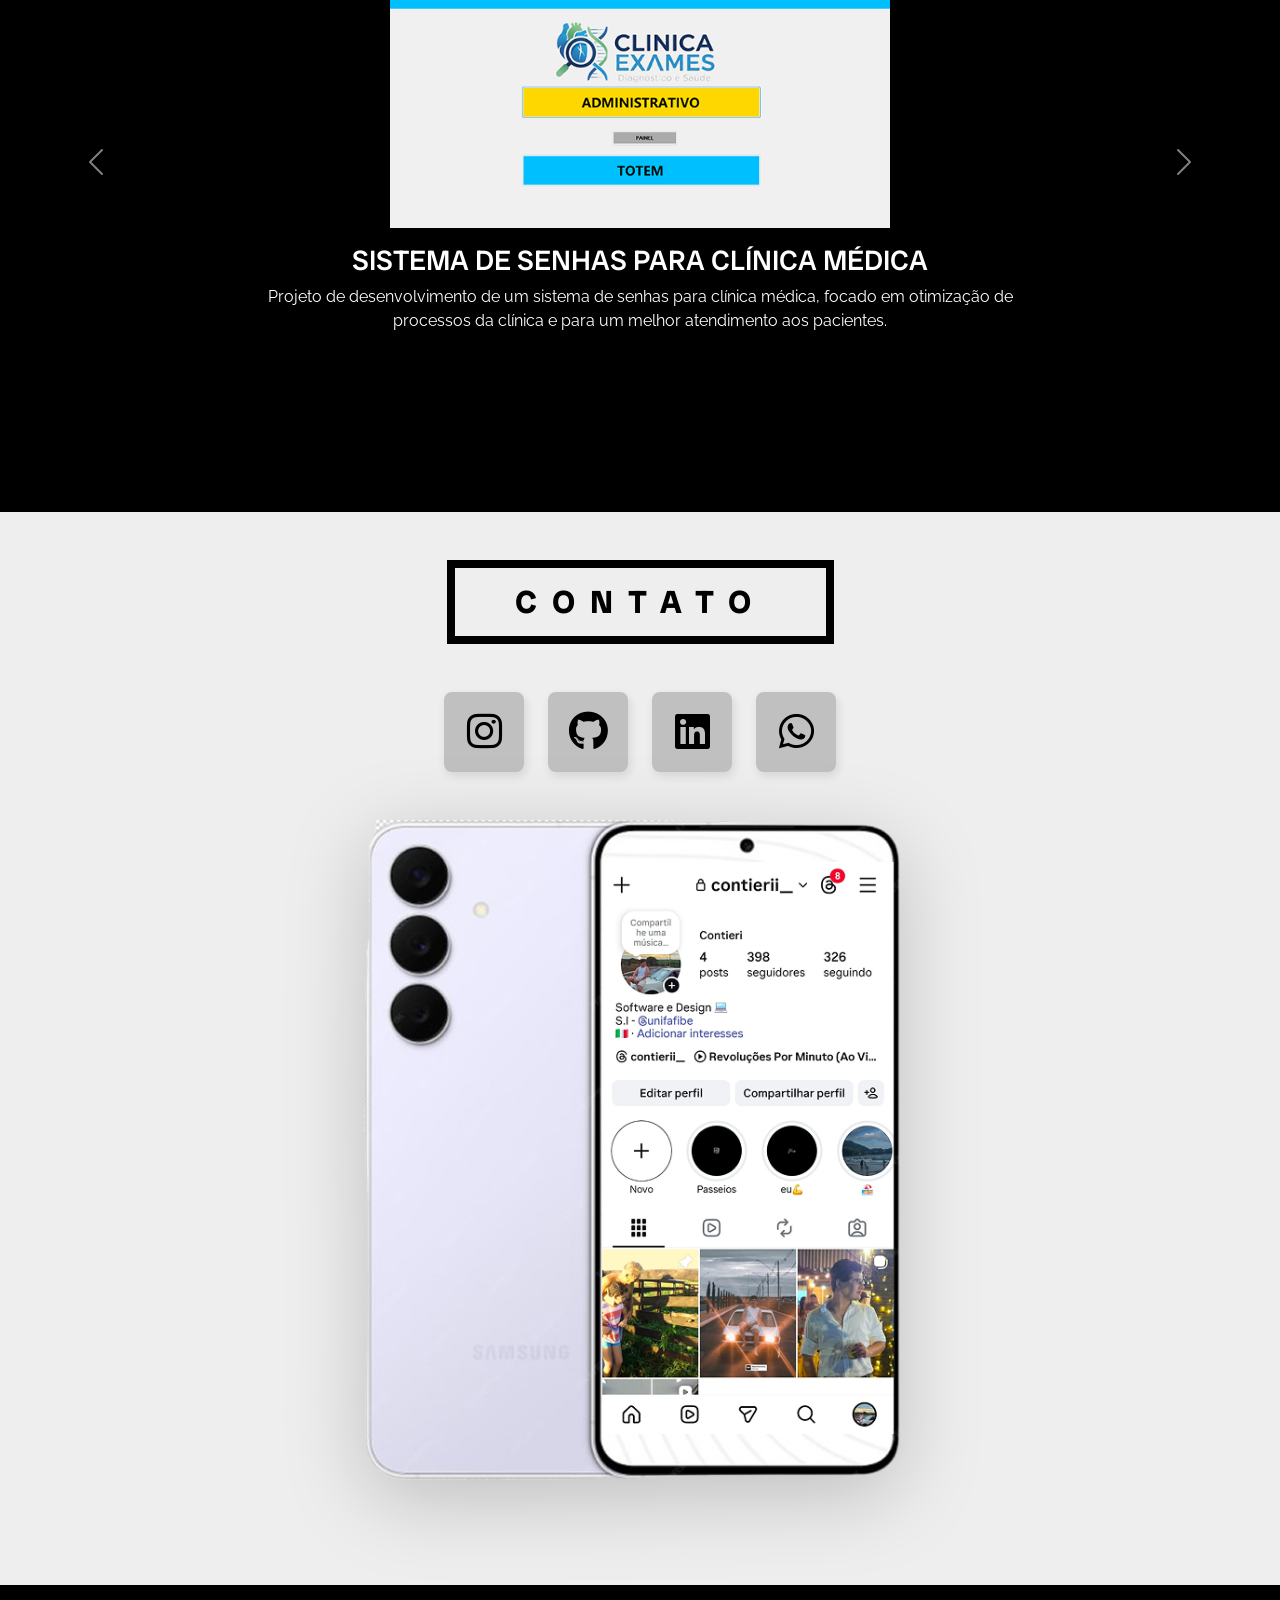
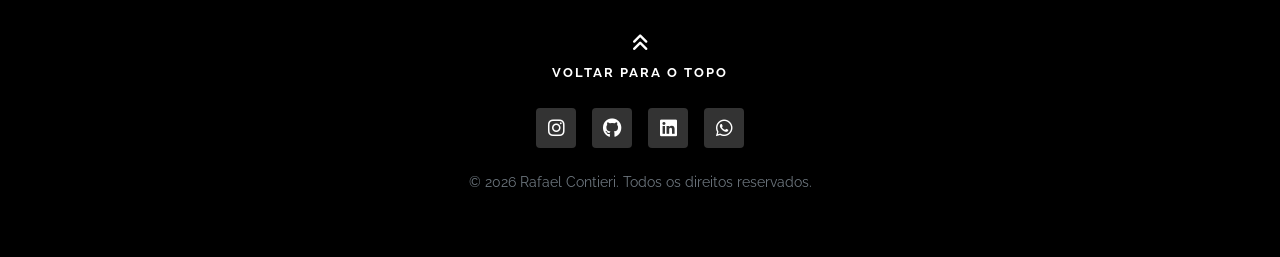
==== commit aeb3ace2: "." ====
--- a/index.html
+++ b/index.html
@@ -272,6 +272,16 @@
                         <p class="textoCarrosel">Um projeto de landing page para o hotel fictício Nexus</p>
                     </div>
                 </div>
+
+                <div class="carousel-item d-flex flex-column align-items-center text-center" data-category="design">
+                    <a href="./barbeariaBarber.html" class="d-block">
+                        <img src="./assets/imagens_projeto/barbeariaCAPA.png" class="fotoProjeto img-fluid" alt="Projeto Despachante">
+                    </a>
+                    <div class="descricaoCarrosel mt-3">
+                        <h3 class="tituloCarrosel">Barbearia Barber</h3>
+                        <p class="textoCarrosel">Um projeto de landing page para a barbearia fictícia Barber</p>
+                    </div>
+                </div>
             </div>
             <button class="carousel-control-prev" type="button" data-bs-target="#carouselExampleFade"
                 data-bs-slide="prev">
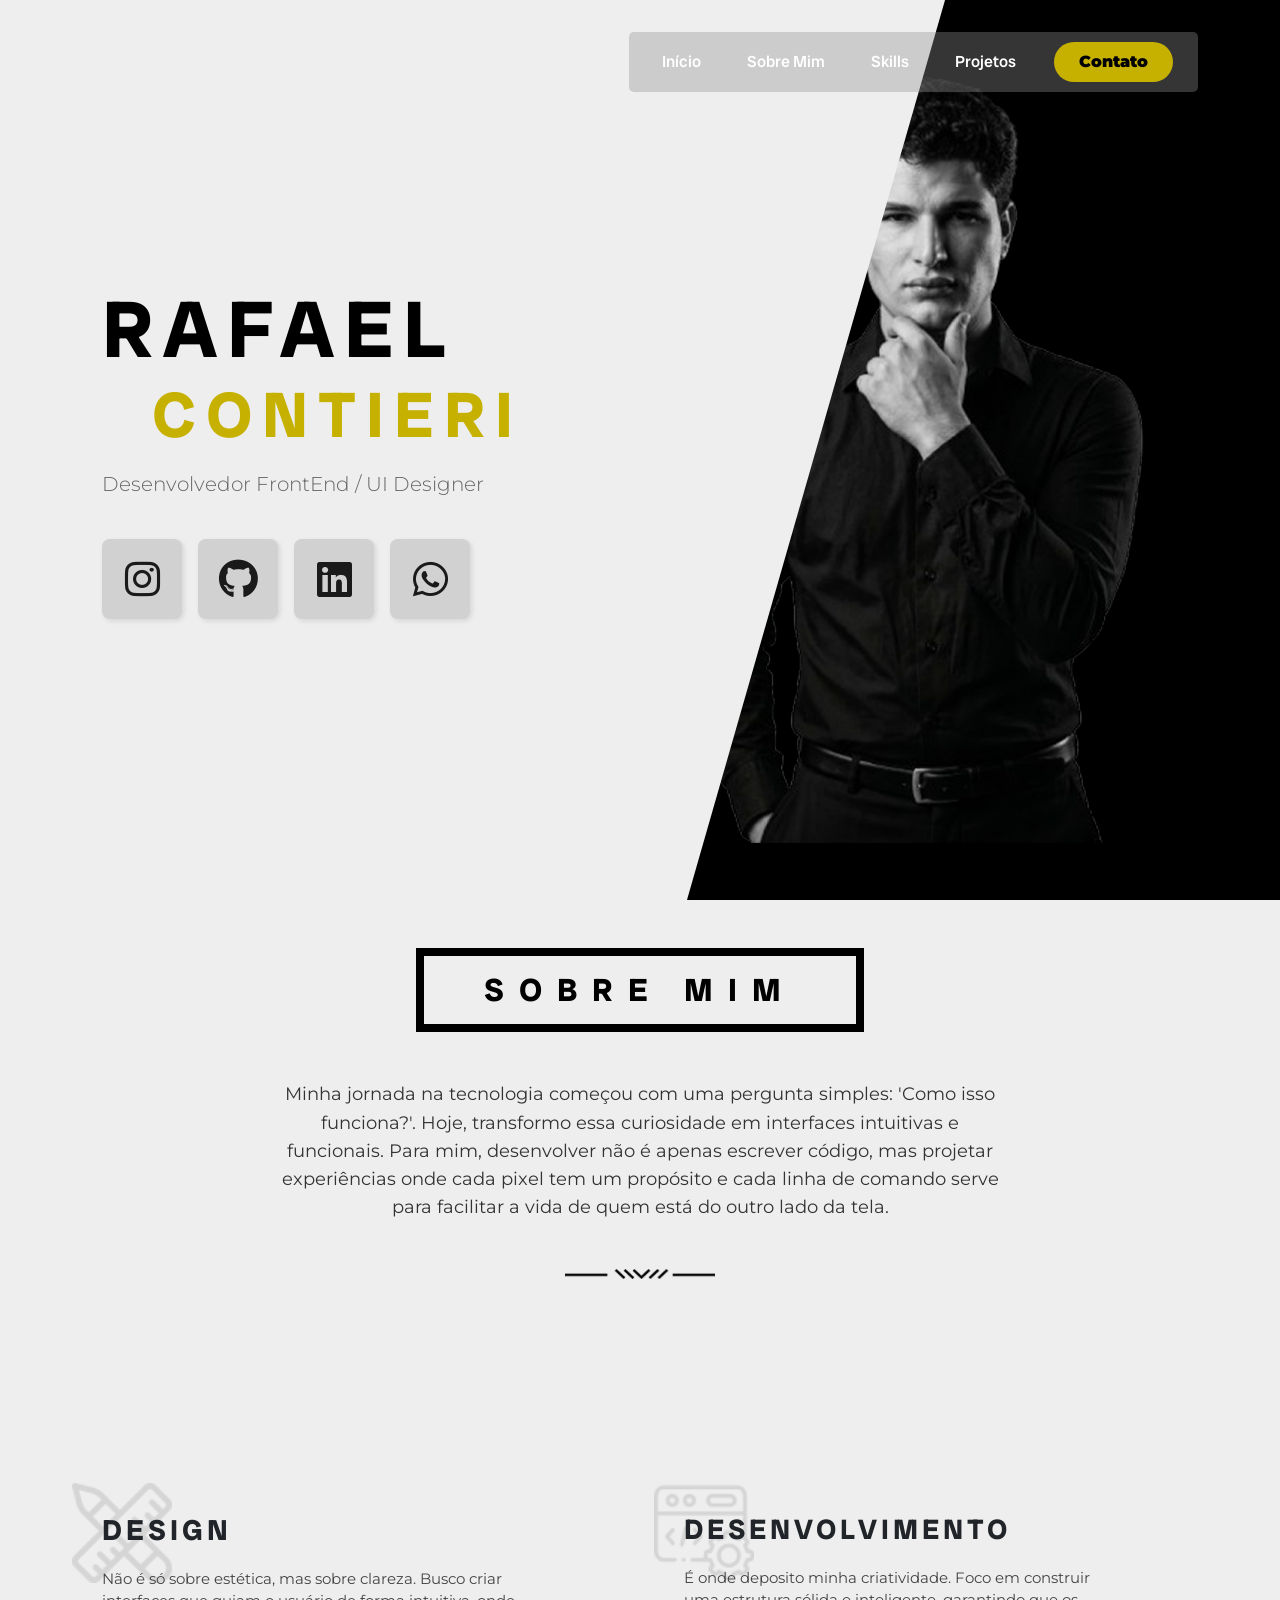
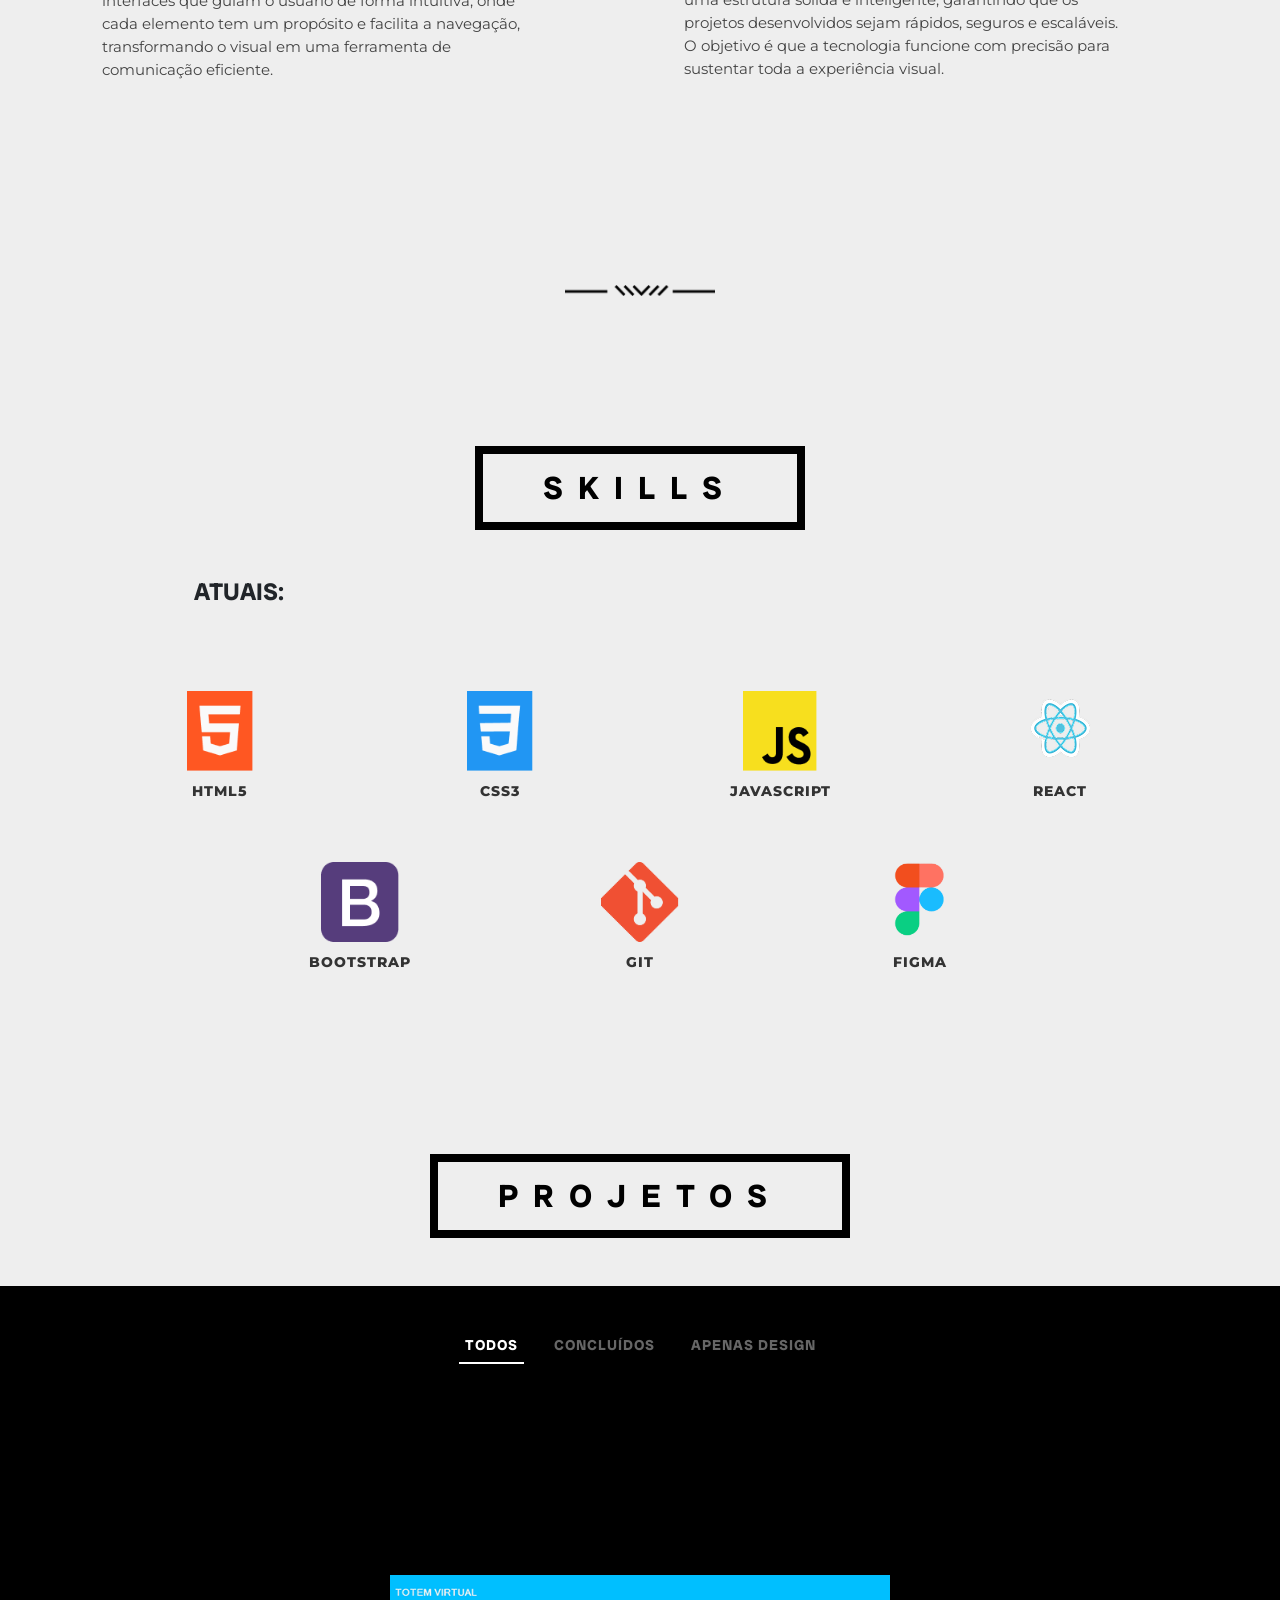
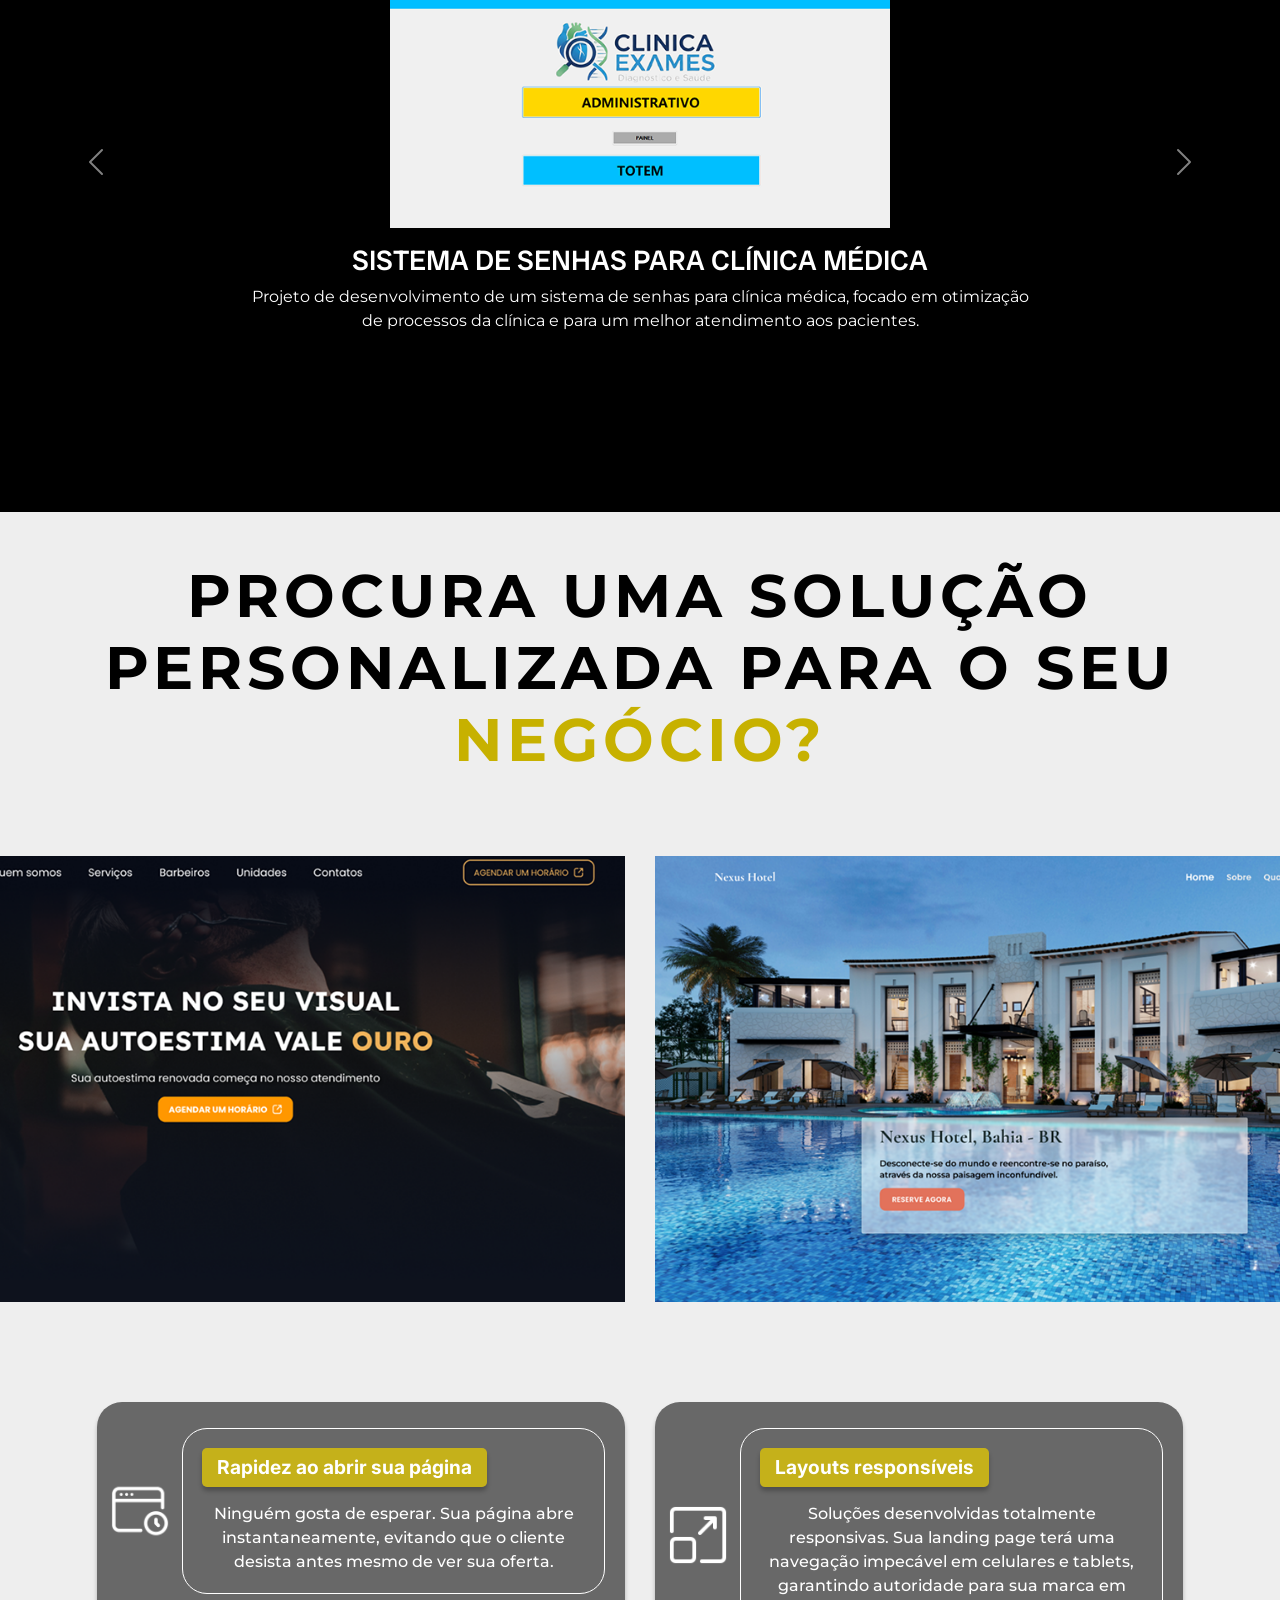
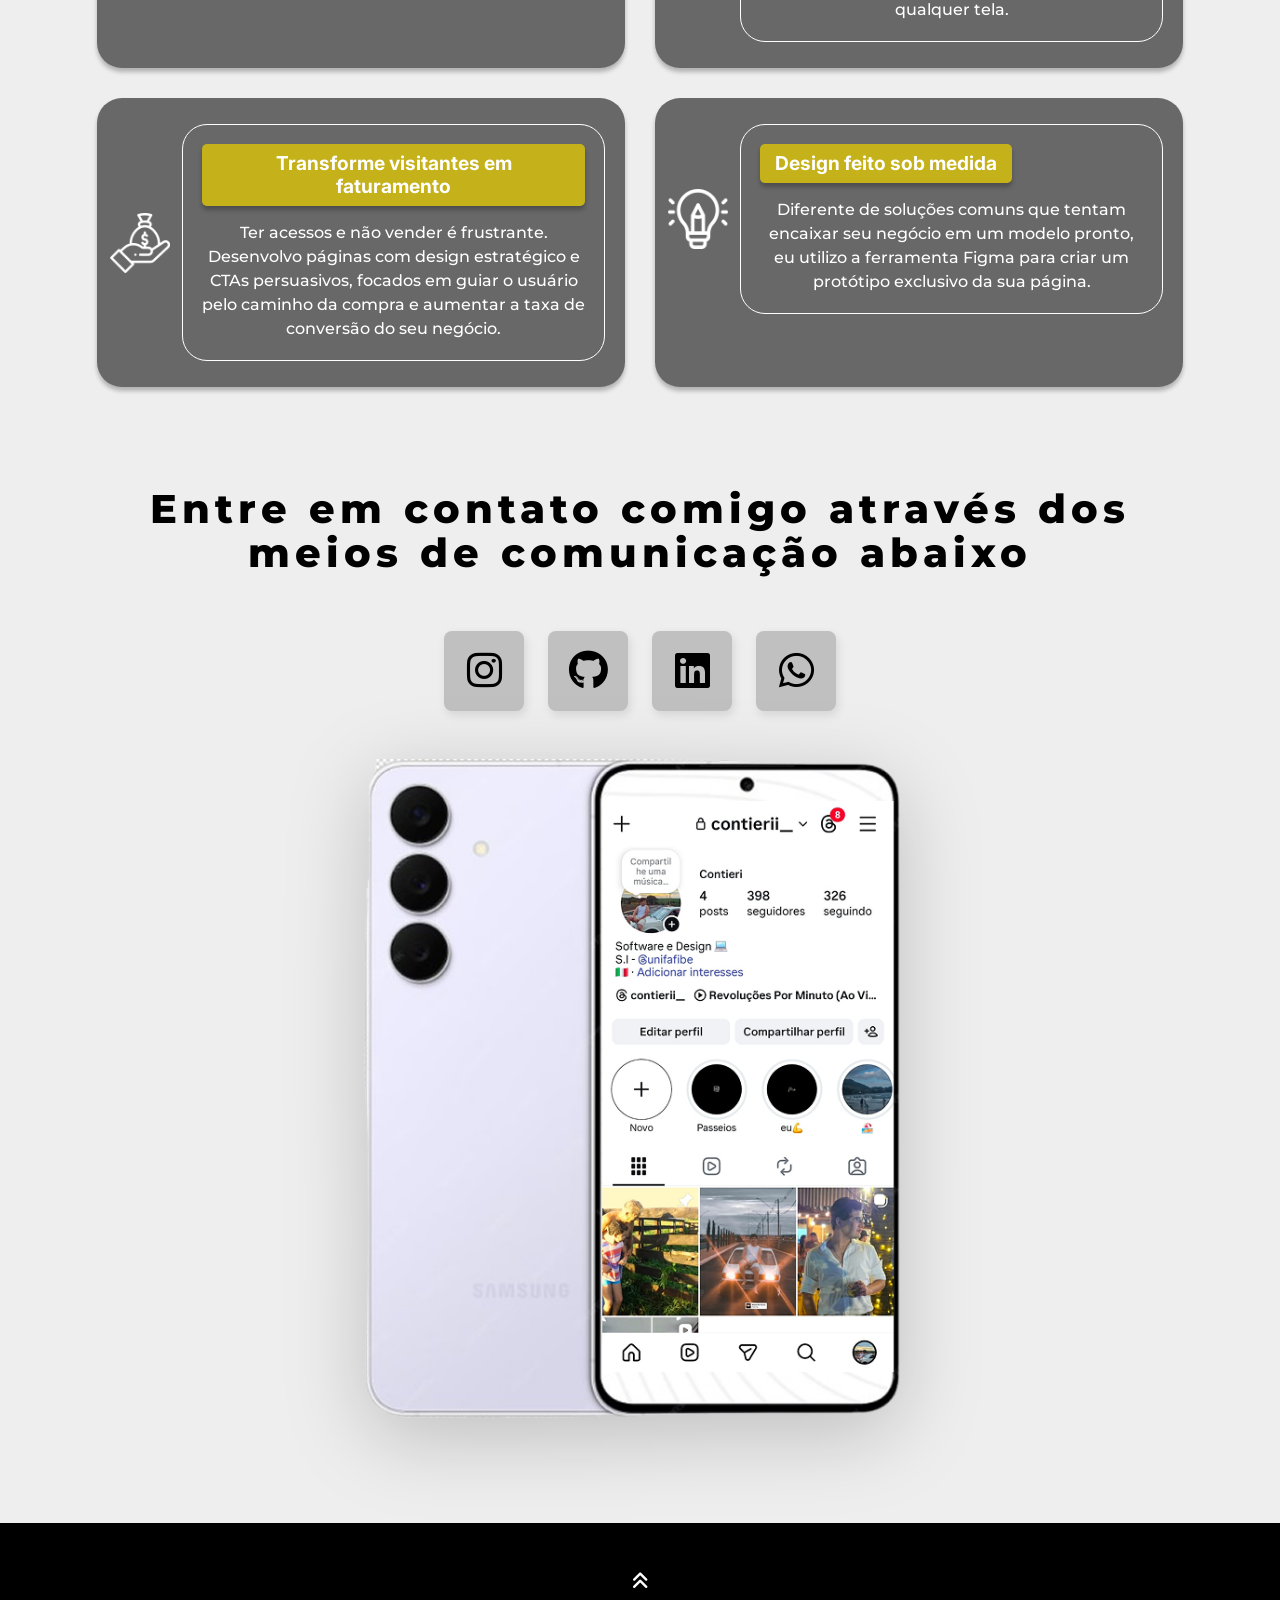
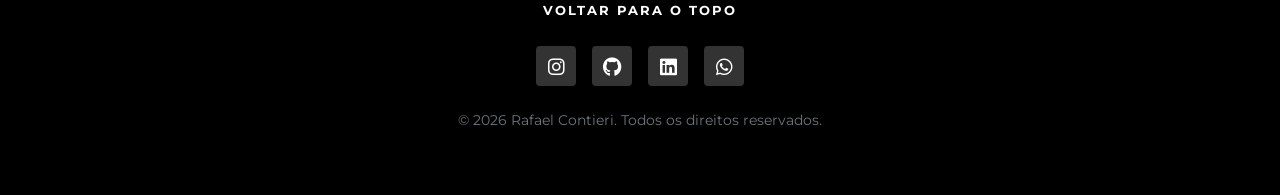
==== commit bbd75a9a: "." ====
--- a/index.html
+++ b/index.html
@@ -15,7 +15,14 @@
     <link
         href="https://fonts.googleapis.com/css2?family=Radio+Canada+Big:wght@400;700&family=Raleway:wght@300;400;600&display=swap"
         rel="stylesheet">
+    <link rel="stylesheet" href="./css/cards.css">
 </head>
+<link rel="preconnect" href="https://fonts.googleapis.com">
+<link rel="preconnect" href="https://fonts.gstatic.com" crossorigin>
+<link href="https://fonts.googleapis.com/css2?family=Inter:ital,opsz,wght@0,
+14..32,100..900;1,14..32,100..900&family=Montserrat:ital,wght@0,100..900;1,100..9
+00&family=Poppins:ital,wght@0,100;0,200;0,300;0,400;0,500;0,600;0,700;0,800;0,900;1
+,100;1,200;1,300;1,400;1,500;1,600;1,700;1,800;1,900&display=swap" rel="stylesheet">
 
 <body>
 
@@ -28,7 +35,8 @@
             <div class="menuitem collapse navbar-collapse" id="navbarNav">
                 <ul class="itensMENU navbar-nav ms-auto align-items-center">
                     <li class="nav-item"><a class="nav-link" href="">Início</a></li>
-                    <li class="nav-item"><a class="nav-link" href="#sobre">Sobre Mim</a></li>
+                    <li class="nav-item"><a class="nav-link" href="#sobre">Sobre <span class="spanMim">Mim</span></a>
+                    </li>
                     <li class="nav-item"><a class="nav-link" href="#skills">Skills</a></li>
                     <li class="nav-item"><a class="nav-link" href="#portfolio">Projetos</a></li>
                     <li class="nav-itemCTT"><a class="nav-link btn-contato" href="#contato">Contato</a></li>
@@ -46,7 +54,7 @@
                     <div class="animacaonome">
                         <h1 class="nome display-1 fw-bold mb-0">RAFAEL</h1>
                         <div style="margin-left: 50px;">
-                            <h2 class="nome display-3 fw-bold mb-3">CONTIERI</h2>
+                            <h2 class="nome display-3 fw-bold mb-3"><span class="spanNome">CONTIERI</span></h2>
                         </div>
                         <p class="profissao lead text-secondary mb-4">Desenvolvedor FrontEnd / UI Designer</p>
                     </div>
@@ -235,17 +243,20 @@
             <div class="carousel-inner">
                 <div class="carousel-item active d-flex flex-column align-items-center text-center"
                     data-category="codados">
-                    <img src="./assets/imagens_projeto/image 13.png" class="fotoProjeto d-block img-fluid" alt="Farma Nova Era">
+                    <img src="./assets/imagens_projeto/image 13.png" class="fotoProjeto d-block img-fluid"
+                        alt="Farma Nova Era">
                     <div class="descricaoCarrosel mt-3">
                         <h3 class="tituloCarrosel">SISTEMA DE SENHAS PARA CLÍNICA MÉDICA</h3>
                         <p class="textoCarrosel">Projeto de desenvolvimento de um sistema de senhas para clínica
-                            médica, focado em otimização de processos da clínica e para um melhor atendimento aos pacientes.</p>
+                            médica, focado em otimização de processos da clínica e para um melhor atendimento aos
+                            pacientes.</p>
                     </div>
                 </div>
 
                 <div class="carousel-item d-flex flex-column align-items-center text-center" data-category="design">
                     <a href="./novaera.html" class="d-block">
-                        <img src="./assets/imagens_projeto/frameviewNOVAER.png" class="fotoProjeto img-fluid" alt="Farma Nova Era">
+                        <img src="./assets/imagens_projeto/frameviewNOVAER.png" class="fotoProjeto img-fluid"
+                            alt="Farma Nova Era">
                     </a>
                     <div class="descricaoCarrosel mt-3">
                         <h3 class="tituloCarrosel">FARMA NOVA ERA</h3>
@@ -255,7 +266,8 @@
 
                 <div class="carousel-item d-flex flex-column align-items-center text-center" data-category="design">
                     <a href="./despachante.html" class="d-block">
-                        <img src="./assets/imagens_projeto/frameview.png" class="fotoProjeto img-fluid" alt="Projeto Despachante">
+                        <img src="./assets/imagens_projeto/frameview.png" class="fotoProjeto img-fluid"
+                            alt="Projeto Despachante">
                     </a>
                     <div class="descricaoCarrosel mt-3">
                         <h3 class="tituloCarrosel">DESPACHANTE AUTOMOTIVO</h3>
@@ -265,7 +277,8 @@
 
                 <div class="carousel-item d-flex flex-column align-items-center text-center" data-category="design">
                     <a href="./nexusHotel.html" class="d-block">
-                        <img src="./assets/imagens_projeto/previaHotel.png" class="fotoProjeto img-fluid" alt="Projeto Despachante">
+                        <img src="./assets/imagens_projeto/previaHotel.png" class="fotoProjeto img-fluid"
+                            alt="Projeto Despachante">
                     </a>
                     <div class="descricaoCarrosel mt-3">
                         <h3 class="tituloCarrosel">NEXUS HOTEL</h3>
@@ -275,7 +288,8 @@
 
                 <div class="carousel-item d-flex flex-column align-items-center text-center" data-category="design">
                     <a href="./barbeariaBarber.html" class="d-block">
-                        <img src="./assets/imagens_projeto/barbeariaCAPA.png" class="fotoProjeto img-fluid" alt="Projeto Despachante">
+                        <img src="./assets/imagens_projeto/barbeariaCAPA.png" class="fotoProjeto img-fluid"
+                            alt="Projeto Despachante">
                     </a>
                     <div class="descricaoCarrosel mt-3">
                         <h3 class="tituloCarrosel">Barbearia Barber</h3>
@@ -301,13 +315,94 @@
     <section id="contato" class="contact-section py-5">
         <div class="container text-center">
             <div class="row justify-content-center mb-5">
-                <div class="col-auto">
-                    <div class="about-title-box">
-                        <h2 class="m-0">CONTATO</h2>
-                    </div>
-                </div>
-            </div>
-
+                <div class="containerCONTATO col-auto">
+                    <div class="tituloCONTATO">
+                        <h2 class="tituloPrincipal">Procura uma solução personalizada para o seu <span
+                                class="spanCONTATOTITLE">negócio?</span></h2>
+                    </div>
+                    <div class="tituloCONTATO">
+                        <div class="containerIMAGES">
+                            <img src="./assets/imagens_projeto/capaBARBEARIA.png" alt="" class="imagensCAPA">
+                            <img src="./assets/imagens_projeto/capaHOTEL.png" alt="" class="imagensCAPA">
+                        </div>
+                    </div>
+
+                    <div class="containerCards">
+                        <div class="card-diferencial">
+                            <div class="card-content-wrapper">
+                                <div class="card-icon-container">
+                                    <img src="./assets/icons/time.png" alt="Ícone Rapidez" class="card-icon-img">
+                                </div>
+                                <div class="card-text-body">
+                                    <div class="card-title-box">
+                                        <h4 class="card-title">Rapidez ao abrir sua página</h4>
+                                    </div>
+                                    <p class="card-description">
+                                        Ninguém gosta de esperar. Sua página abre instantaneamente, evitando que o cliente desista antes mesmo de ver sua oferta.
+                                    </p>
+                                </div>
+                            </div>
+                            <div class="card-decorator"></div>
+                        </div>
+                        <div class="card-diferencial">
+                            <div class="card-content-wrapper">
+                                <div class="card-icon-container">
+                                    <img src="./assets/icons/resize.png" alt="Ícone Redimensionamento" class="card-icon-img">
+                                </div>
+                                <div class="card-text-body">
+                                    <div class="card-title-box">
+                                        <h4 class="card-title">Layouts responsíveis </h4>
+                                    </div>
+                                    <p class="card-description">
+                                        Soluções desenvolvidas totalmente responsivas. Sua landing page
+                                         terá uma navegação impecável em celulares e tablets,
+                                          garantindo autoridade para sua marca em qualquer tela. </p>
+                                </div>
+                            </div>
+                            <div class="card-decorator"></div>
+                        </div>
+                        <div class="card-diferencial">
+                            <div class="card-content-wrapper">
+                                <div class="card-icon-container">
+                                    <img src="./assets/icons/money.png" alt="Ícone Dinheiro" class="card-icon-img">
+                                </div>
+                                <div class="card-text-body">
+                                    <div class="card-title-box">
+                                        <h4 class="card-title">Transforme visitantes em faturamento</h4>
+                                    </div>
+                                    <p class="card-description">
+                                        Ter acessos e não vender é frustrante. Desenvolvo páginas com design estratégico e CTAs persuasivos,
+                                         focados em guiar o usuário pelo caminho da compra e aumentar a taxa de conversão do seu negócio.
+                                    </p>
+                                </div>
+                            </div>
+                            <div class="card-decorator"></div>
+                        </div>
+                        <div class="card-diferencial">
+                            <div class="card-content-wrapper">
+                                <div class="card-icon-container">
+                                    <img src="/assets/icons/idea.png" alt="Ícone Rapidez" class="card-icon-img">
+                                </div>
+                                <div class="card-text-body">
+                                    <div class="card-title-box">
+                                        <h4 class="card-title">Design feito sob medida</h4>
+                                    </div>
+                                    <p class="card-description">
+                                        Diferente de soluções comuns que tentam encaixar
+                                         seu negócio em um modelo pronto, eu utilizo 
+                                         a ferramenta Figma para criar um protótipo exclusivo da sua página.
+                                    </p>
+                                </div>
+                            </div>
+                            <div class="card-decorator"></div>
+                        </div>
+                        </div>
+                    
+                    <div class="tituloCONTATOg">
+                        <h2>Entre em contato comigo através dos meios de comunicação abaixo</h2>
+                    </div>
+                </div>
+            </div>
             <div class="row justify-content-center gap-4 mb-5">
                 <div class="social-box">
                     <a href="https://www.instagram.com/contierii__/"><i class="fab fa-instagram"></i></a>
--- a/css/principal.css
+++ b/css/principal.css
@@ -17,7 +17,7 @@
     --text-dark: #1a1a1a;
     /* Variáveis das Fontes */
     --font-titles: 'Radio Canada Big', sans-serif;
-    --font-body: 'Raleway', sans-serif;
+    --font-body: 'Montserrat', sans-serif;
 }
 
 .textoCarrosel {
@@ -90,10 +90,20 @@
 }
 
 .btn-contato {
-    background-color: white;
+    background-color: #C7B100;
     color: black !important;
     border-radius: 50px;
     padding: 8px 25px !important;
+}
+.spanMim{
+    color: #ffffff !important;
+}
+.tituloPrincipal{
+    font-size: 60px;
+}
+
+.spanCONTATOTITLE{
+    color: #C7B100;
 }
 
 .skill-title2 {
@@ -148,6 +158,41 @@
     width: 800px;
     object-fit: cover;
     object-position: center;
+}
+
+.containerIMAGES{
+    display: flex;
+    justify-content: center;
+    align-items: center;
+    gap: 30px;
+}
+
+.containerIMAGES img{
+    width: 800px;
+}
+
+.spanNome{
+    color: #C7B100;
+}
+
+.tituloCONTATO{
+    margin-bottom: 15rem;
+    font-size: 30px;
+    letter-spacing: 5px;
+    color: #000;
+}
+
+.tituloCONTATOg h2{
+    font-family: var(--font-body);
+    font-weight: 800;
+    font-size: 40px;
+    letter-spacing: 5px;
+    color: #000;
+}
+
+.tituloCONTATO h2{
+    font-weight: 700;
+    font-family: var(--font-body);
 }
 
 /* Desktop/Notebook - Ajuste visual conforme imagem fornecida */
@@ -620,6 +665,10 @@
         border-radius: 20px;
         box-shadow: 0 10px 30px rgba(0, 0, 0, 0.5);
     }
+    
+    .containerIMAGES img{
+        width: 600px;
+    }
 
     .project-img-container img {
         width: 100% !important;
@@ -893,6 +942,10 @@
         box-sizing: border-box;
     }
 
+    .containerIMAGES img{
+        width: 350px;
+    }
+
     html,
     body {
         overflow-x: hidden;
@@ -1094,8 +1147,6 @@
 
     .col-auto,
     .col-md-6 {
-        padding-left: 0;
-        padding-right: 0;
         box-sizing: border-box;
     }
 
@@ -1293,4 +1344,29 @@
         }
     }
 
-}+}
+
+/* --- Estilos Base (Desktop) --- */
+.tituloCONTATO {
+    margin-bottom: 5rem; /* Reduzi de 15rem para 5rem para um respiro mais elegante */
+    font-size: 30px;
+    letter-spacing: 5px;
+    color: #000;
+    text-transform: uppercase; /* Opcional, comum para esse estilo de letter-spacing */
+}
+
+.tituloCONTATO h2 {
+    font-weight: 700;
+    font-family: var(--font-body);
+    line-height: 1.2;
+}
+
+.tituloCONTATOg h2 {
+    font-family: var(--font-body);
+    font-weight: 800;
+    font-size: 40px;
+    letter-spacing: 5px;
+    color: #000;
+    line-height: 1.1;
+    margin-top: 2rem;
+}
--- a/css/cards.css
+++ b/css/cards.css
@@ -0,0 +1,206 @@
+/* ==========================================================================
+   SEÇÃO DE DIFERENCIAIS (Cards de Contato)
+   ========================================================================== */
+
+   .containerCards {
+    display: grid;
+    grid-template-columns: repeat(2, 1fr); 
+    gap: 30px;
+    margin: 100px auto;
+    max-width: 1320px;
+    padding: 0 15px;
+    justify-items: center;
+}
+
+.containerIMAGES{
+    width: auto;
+}
+
+.containerIMAGES img{
+    width: 800px;
+}
+
+/* Estrutura principal do Card */
+.card-diferencial {
+    width: 100%;
+    max-width: 637px;
+    padding: 16px 0;
+    position: relative;
+    background: #686868;
+    box-shadow: 0px 4px 4px rgba(0, 0, 0, 0.25);
+    overflow: hidden;
+    border-radius: 25px;
+    display: flex;
+    flex-direction: column;
+    transition: transform 0.3s ease, box-shadow 0.3s ease;
+}
+
+.card-diferencial:hover {
+    transform: translateY(-8px);
+    box-shadow: 0px 8px 15px rgba(0, 0, 0, 0.4);
+}
+
+/* Wrapper interno para alinhar ícone e texto */
+.card-content-wrapper {
+    display: flex;
+    align-self: stretch;
+    justify-content: flex-start;
+    align-items: center; /* Alinha ícone e texto verticalmente */
+}
+
+/* Área do Ícone */
+.card-icon-container {
+    width: 85px;
+    padding: 0 25px;
+    display: flex;
+    justify-content: center;
+    align-items: center;
+    flex-shrink: 0;
+}
+
+.card-icon-img {
+    width: 60px;
+    height: auto;
+    object-fit: contain;
+}
+
+/* Área do Texto com a borda interna branca */
+.card-text-body {
+    flex: 1;
+    margin: 10px 20px 10px 0;
+    padding: 20px;
+    border-radius: 25px;
+    outline: 1px white solid;
+    outline-offset: -1px;
+    display: flex;
+    flex-direction: column;
+    gap: 15px;
+}
+
+/* Caixa amarela do Título */
+.card-title-box {
+    align-self: flex-start;
+    padding: 8px 15px;
+    background: rgba(228, 202, 0, 0.75);
+    box-shadow: 0px 4px 4px rgba(0, 0, 0, 0.25);
+    border-radius: 5px;
+}
+
+.card-title {
+    color: white;
+    font-size: 1.2rem;
+    font-family: 'Inter', sans-serif;
+    font-weight: 700;
+    margin: 0;
+}
+
+/* Texto descritivo */
+.card-description {
+    color: white;
+    font-size: 1rem;
+    font-family: 'Montserrat', sans-serif;
+    font-weight: 500;
+    line-height: 1.5;
+    margin: 0;
+}
+
+/* ==========================================================================
+   RESPONSIVIDADE (MEDIA QUERIES)
+   ========================================================================== */
+
+/* Telas médias (Tablets) */
+@media (max-width: 1100px) {
+    .containerCards {
+        gap: 20px;
+        /* Se quiser que eles já fiquem em uma coluna no tablet, use a linha abaixo: */
+        /* grid-template-columns: 1fr; */
+    }
+
+    .containerIMAGES img{
+        width: 400px;
+    }
+
+    /* 1. Alinha o wrapper (ícone + texto) em coluna e centraliza */
+    .card-content-wrapper {
+        flex-direction: column;
+        align-items: center;
+        text-align: center;
+        padding-bottom: 20px;
+    }
+
+    /* 2. Ajusta o container do ícone para não ter largura fixa de lado */
+    .card-icon-container {
+        width: 100%;
+        height: auto;
+        padding: 20px 0;
+    }
+
+    /* 3. Centraliza o corpo do texto e remove margens laterais */
+    .card-text-body {
+        width: 90% !important; /* Garante que não encoste nas bordas */
+        margin: 0 auto;
+        align-items: center; /* Centraliza o título e o texto internamente */
+        text-align: center;
+    }
+
+    /* 4. Centraliza a caixa amarela do título */
+    .card-title-box {
+        align-self: center; /* Move a caixa para o centro */
+        width: auto;
+        max-width: 100%;
+    }
+
+    .card-title {
+        font-size: 1.1rem;
+    }
+    
+    .card-description {
+        font-size: 0.95rem;
+    }
+}
+
+/* Celulares (Telas pequenas) */
+@media (max-width: 850px) {
+    .containerCards {
+        /* Muda para 1 coluna apenas no mobile */
+        grid-template-columns: 1fr;
+        margin: 50px auto;
+    }
+
+    .containerIMAGES img{
+        width: 350px;
+        
+    }
+
+    .containerIMAGES{
+        display: flex;
+        justify-content: center;
+        align-items: center;
+        flex-direction: column;
+    }
+
+    .tituloPrincipal{
+        font-size: 30px;
+    }
+
+    .card-diferencial {
+        max-width: 500px; /* Garante que não fique largo demais no mobile */
+    }
+
+    .card-content-wrapper {
+        flex-direction: column; /* Ícone em cima do texto */
+        padding: 20px 0;
+    }
+
+    .card-text-body {
+        margin: 0 20px;
+        text-align: center;
+        align-items: center;
+    }
+
+    .card-icon-container {
+        width: 100%;
+        height: auto;
+        margin-bottom: 10px;
+    }
+}
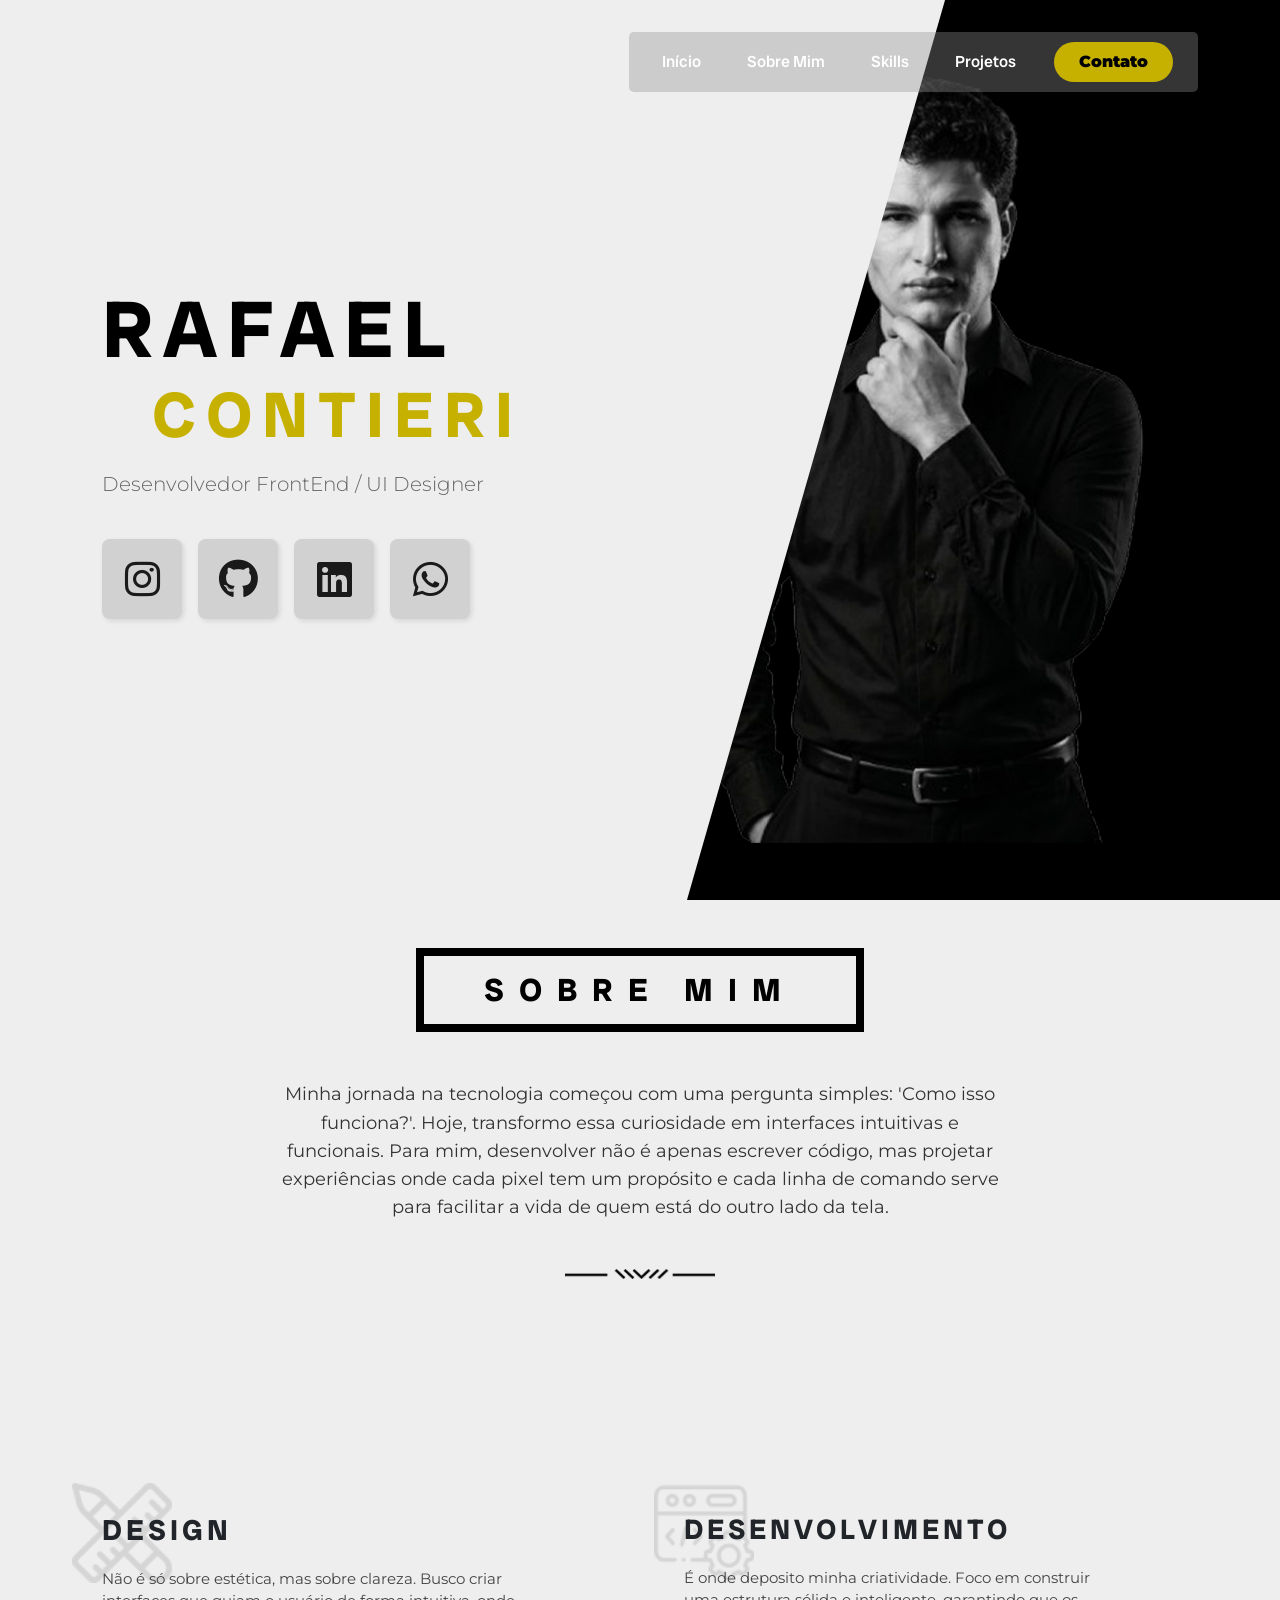
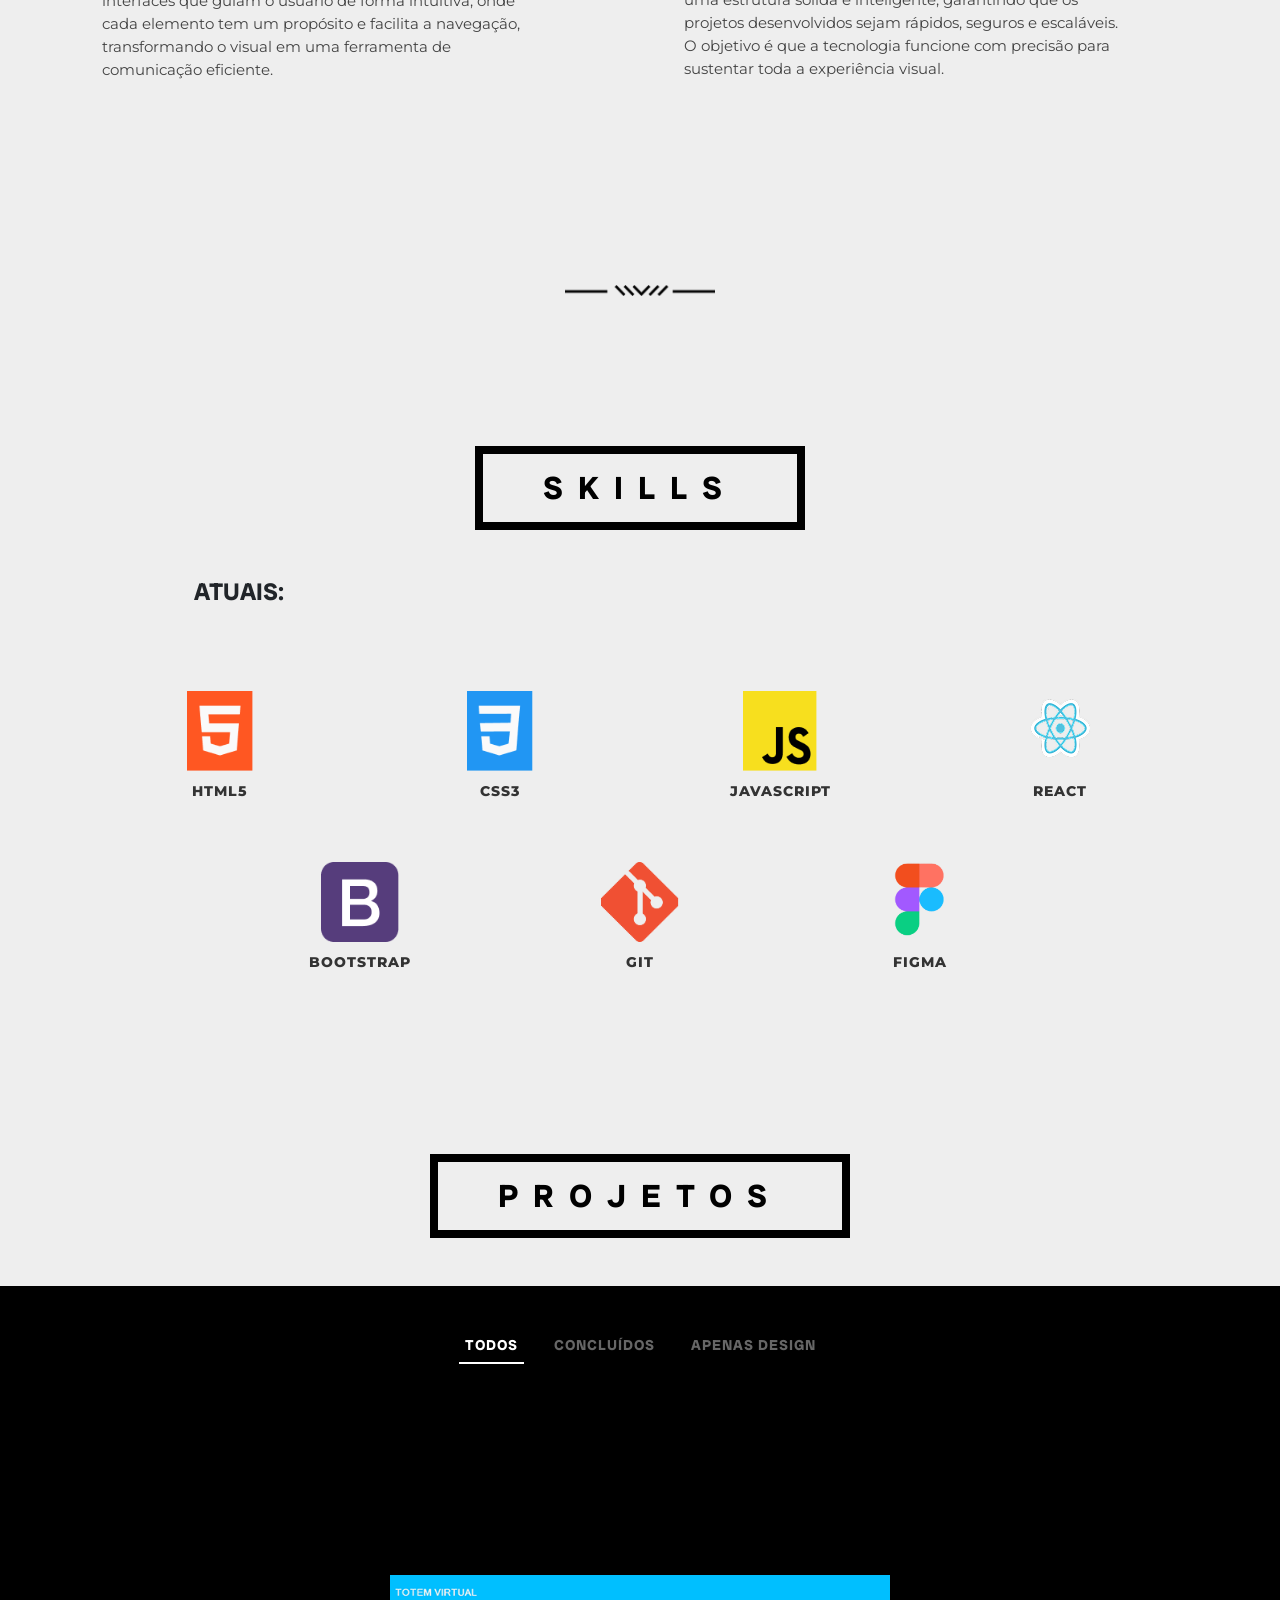
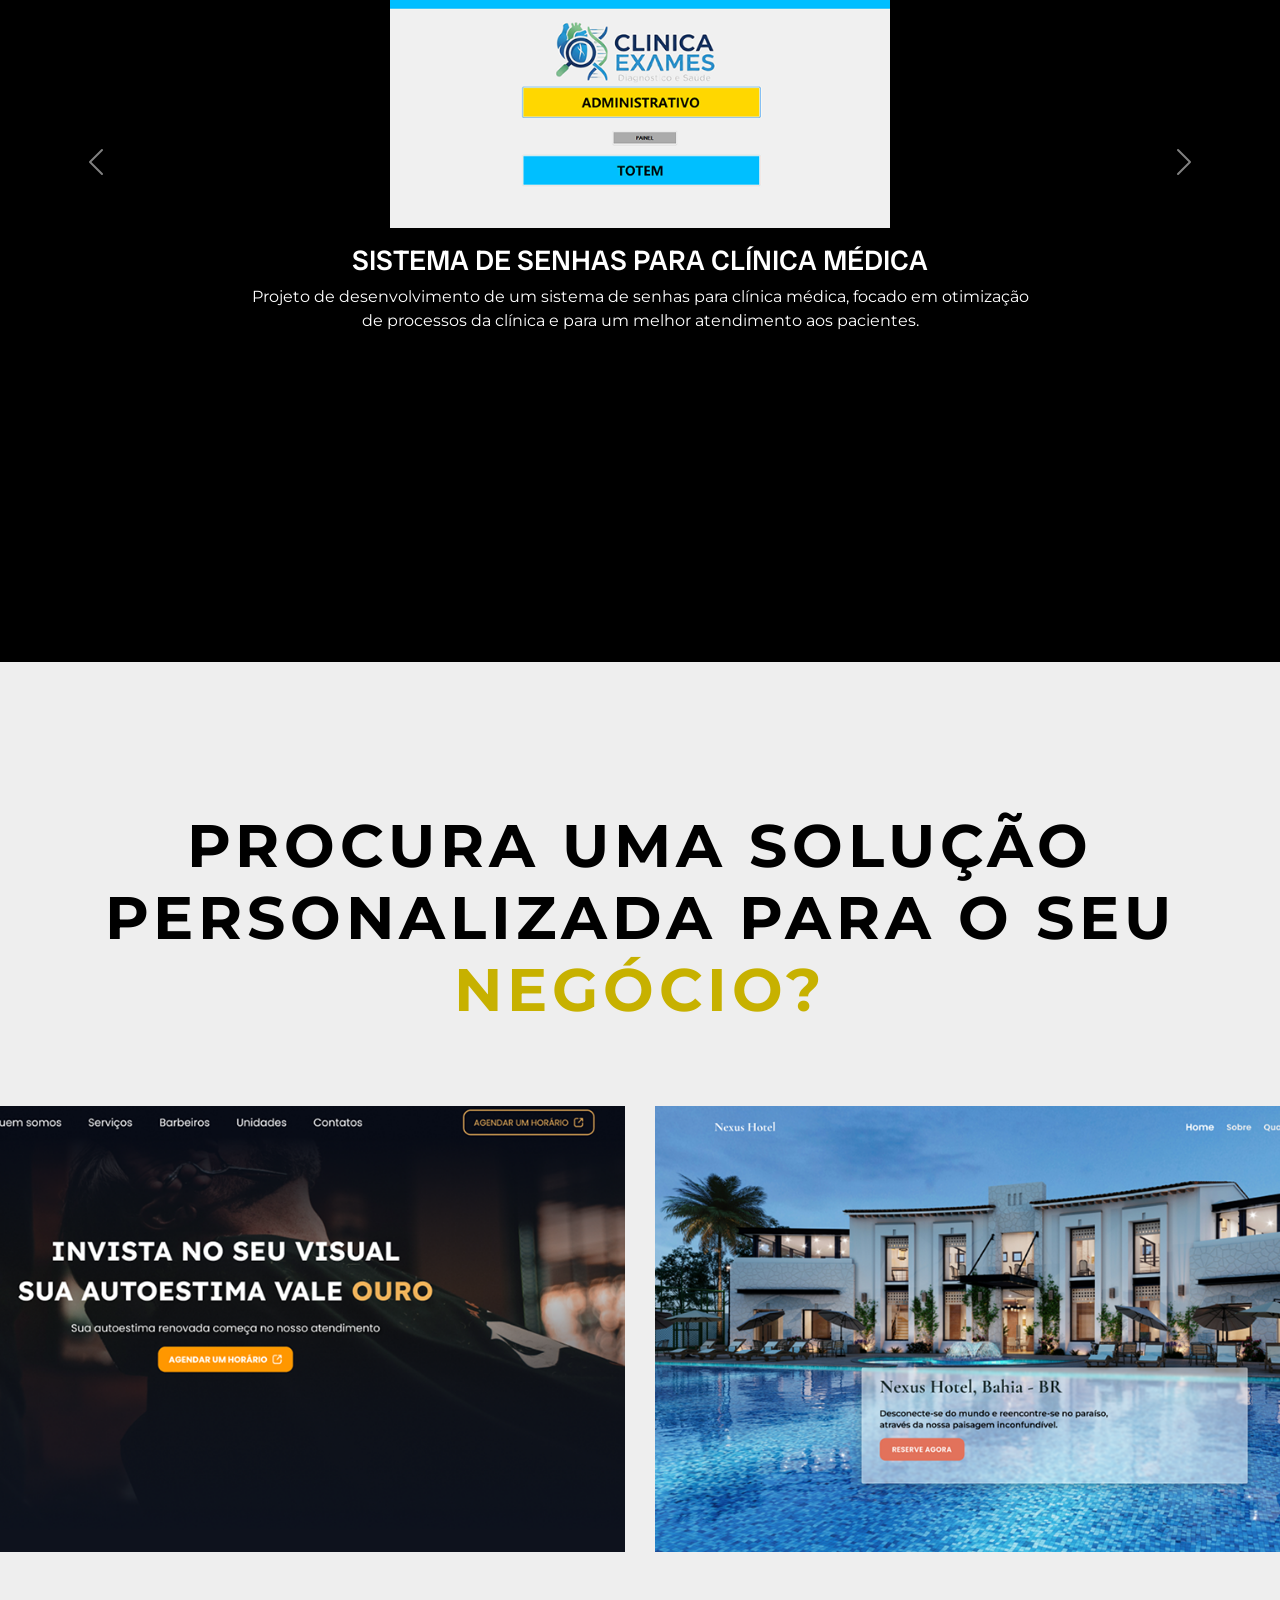
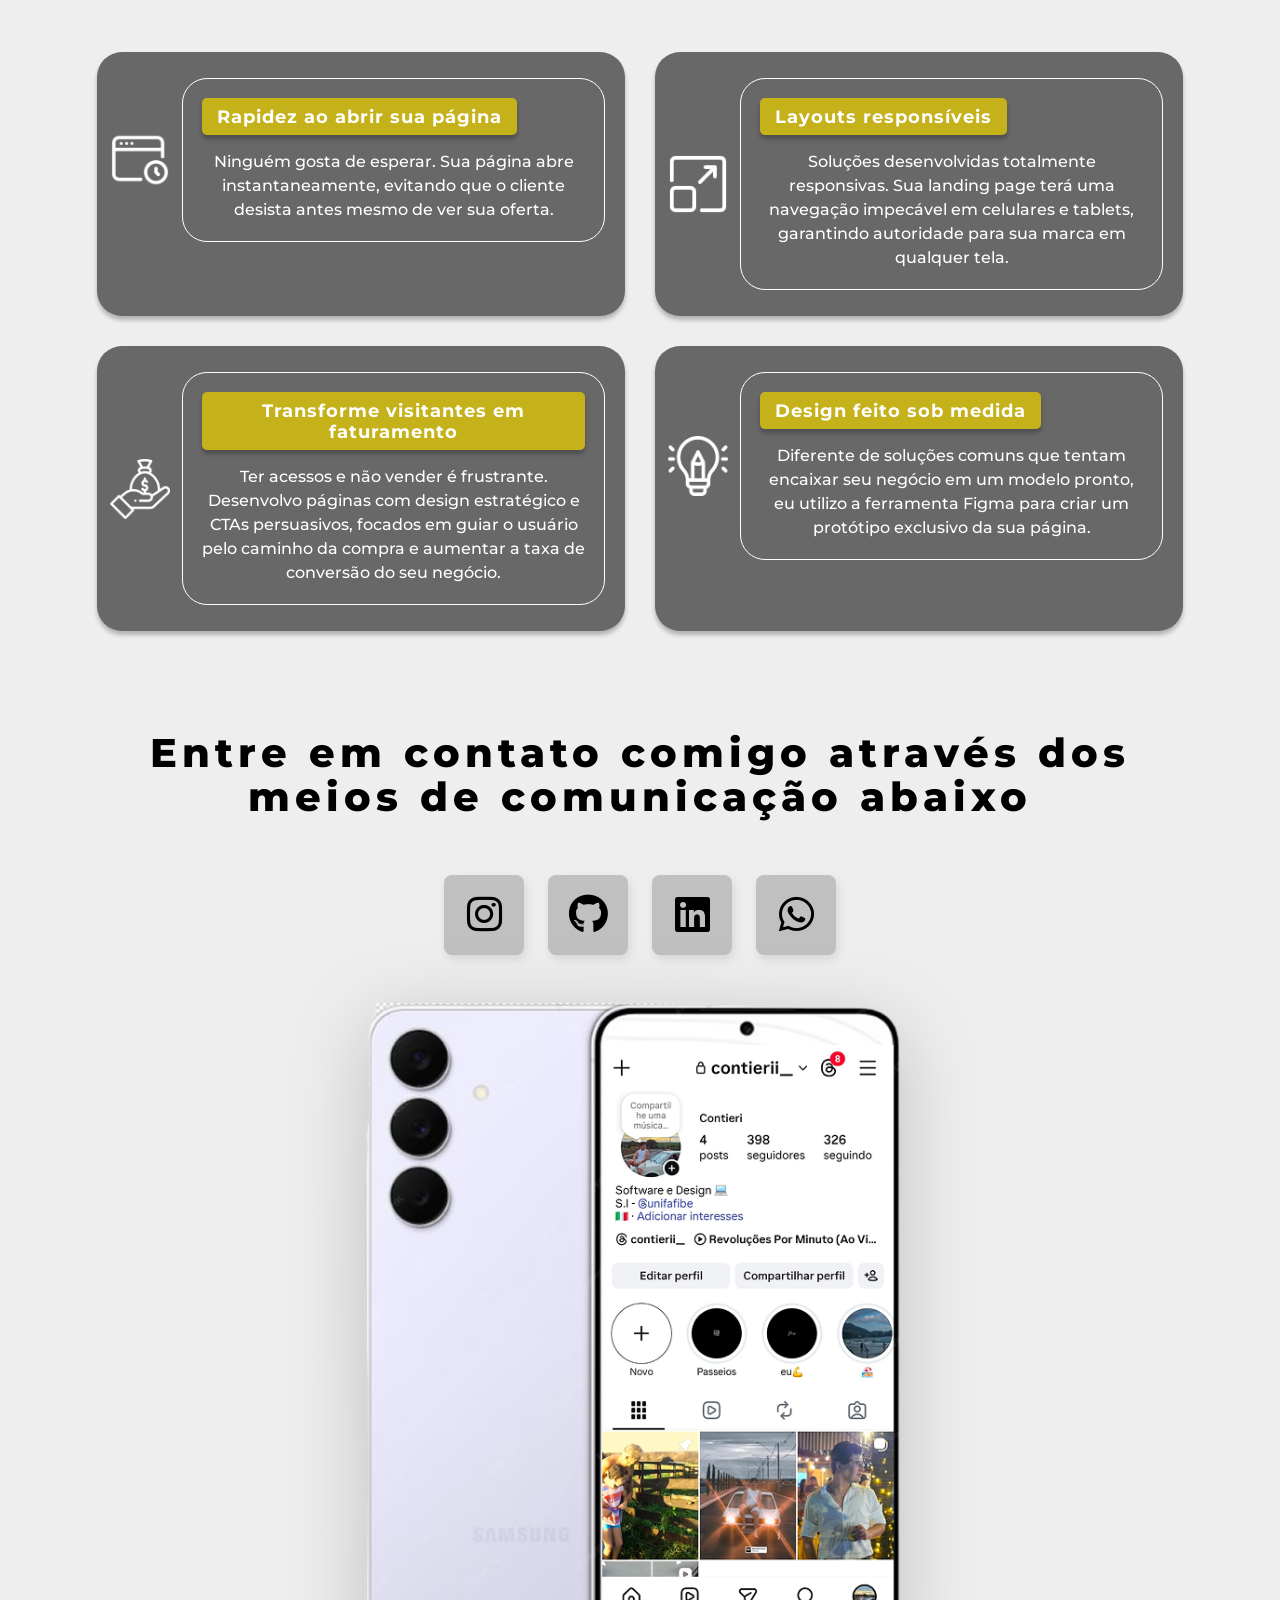
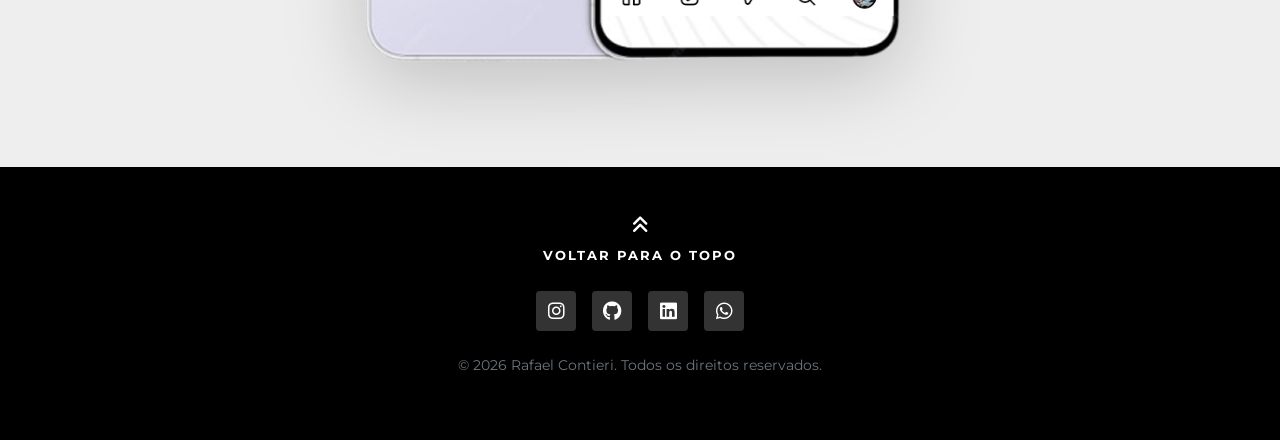
==== commit 507f2151: "." ====
--- a/index.html
+++ b/index.html
@@ -312,7 +312,7 @@
 
     </section>
 
-    <section id="contato" class="contact-section py-5">
+    <section id="contato" class="contact-section py-5" style="margin-top: 150px;">
         <div class="container text-center">
             <div class="row justify-content-center mb-5">
                 <div class="containerCONTATO col-auto">
@@ -381,7 +381,7 @@
                         <div class="card-diferencial">
                             <div class="card-content-wrapper">
                                 <div class="card-icon-container">
-                                    <img src="/assets/icons/idea.png" alt="Ícone Rapidez" class="card-icon-img">
+                                    <img src="./assets/icons/idea.png" alt="Ícone Rapidez" class="card-icon-img">
                                 </div>
                                 <div class="card-text-body">
                                     <div class="card-title-box">
--- a/css/cards.css
+++ b/css/cards.css
@@ -35,6 +35,10 @@
     transition: transform 0.3s ease, box-shadow 0.3s ease;
 }
 
+.tituloCONTATO h2{
+    margin-top: 100px;
+}
+
 .card-diferencial:hover {
     transform: translateY(-8px);
     box-shadow: 0px 8px 15px rgba(0, 0, 0, 0.4);
@@ -88,8 +92,9 @@
 
 .card-title {
     color: white;
-    font-size: 1.2rem;
-    font-family: 'Inter', sans-serif;
+    font-size: 1.1rem;
+    font-family: (--font-titles);
+    letter-spacing: 1px;
     font-weight: 700;
     margin: 0;
 }
@@ -98,7 +103,7 @@
 .card-description {
     color: white;
     font-size: 1rem;
-    font-family: 'Montserrat', sans-serif;
+    font-family: (--font-body);
     font-weight: 500;
     line-height: 1.5;
     margin: 0;
@@ -171,6 +176,10 @@
         width: 350px;
         
     }
+    
+    .tituloCONTATOg h2{
+        font-size: 25px;
+    }
 
     .containerIMAGES{
         display: flex;
@@ -180,7 +189,7 @@
     }
 
     .tituloPrincipal{
-        font-size: 30px;
+        font-size: 25px;
     }
 
     .card-diferencial {
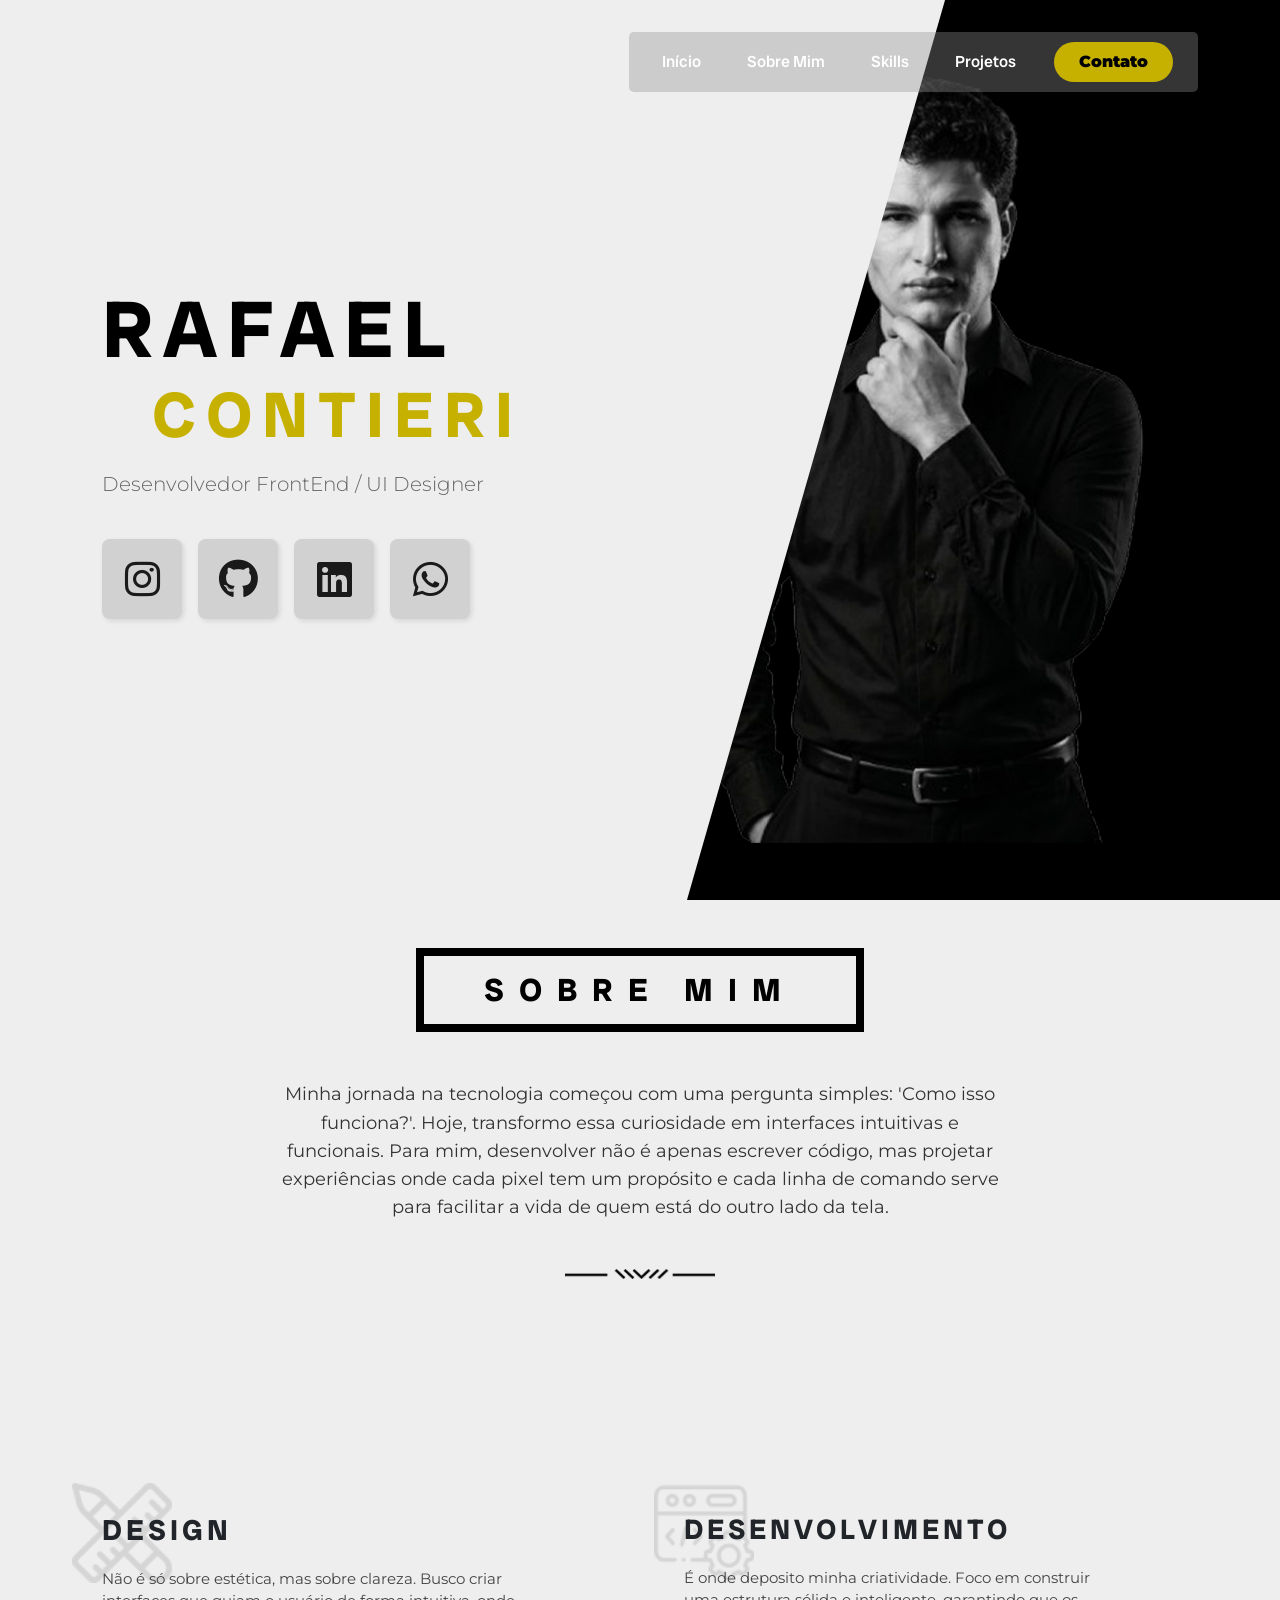
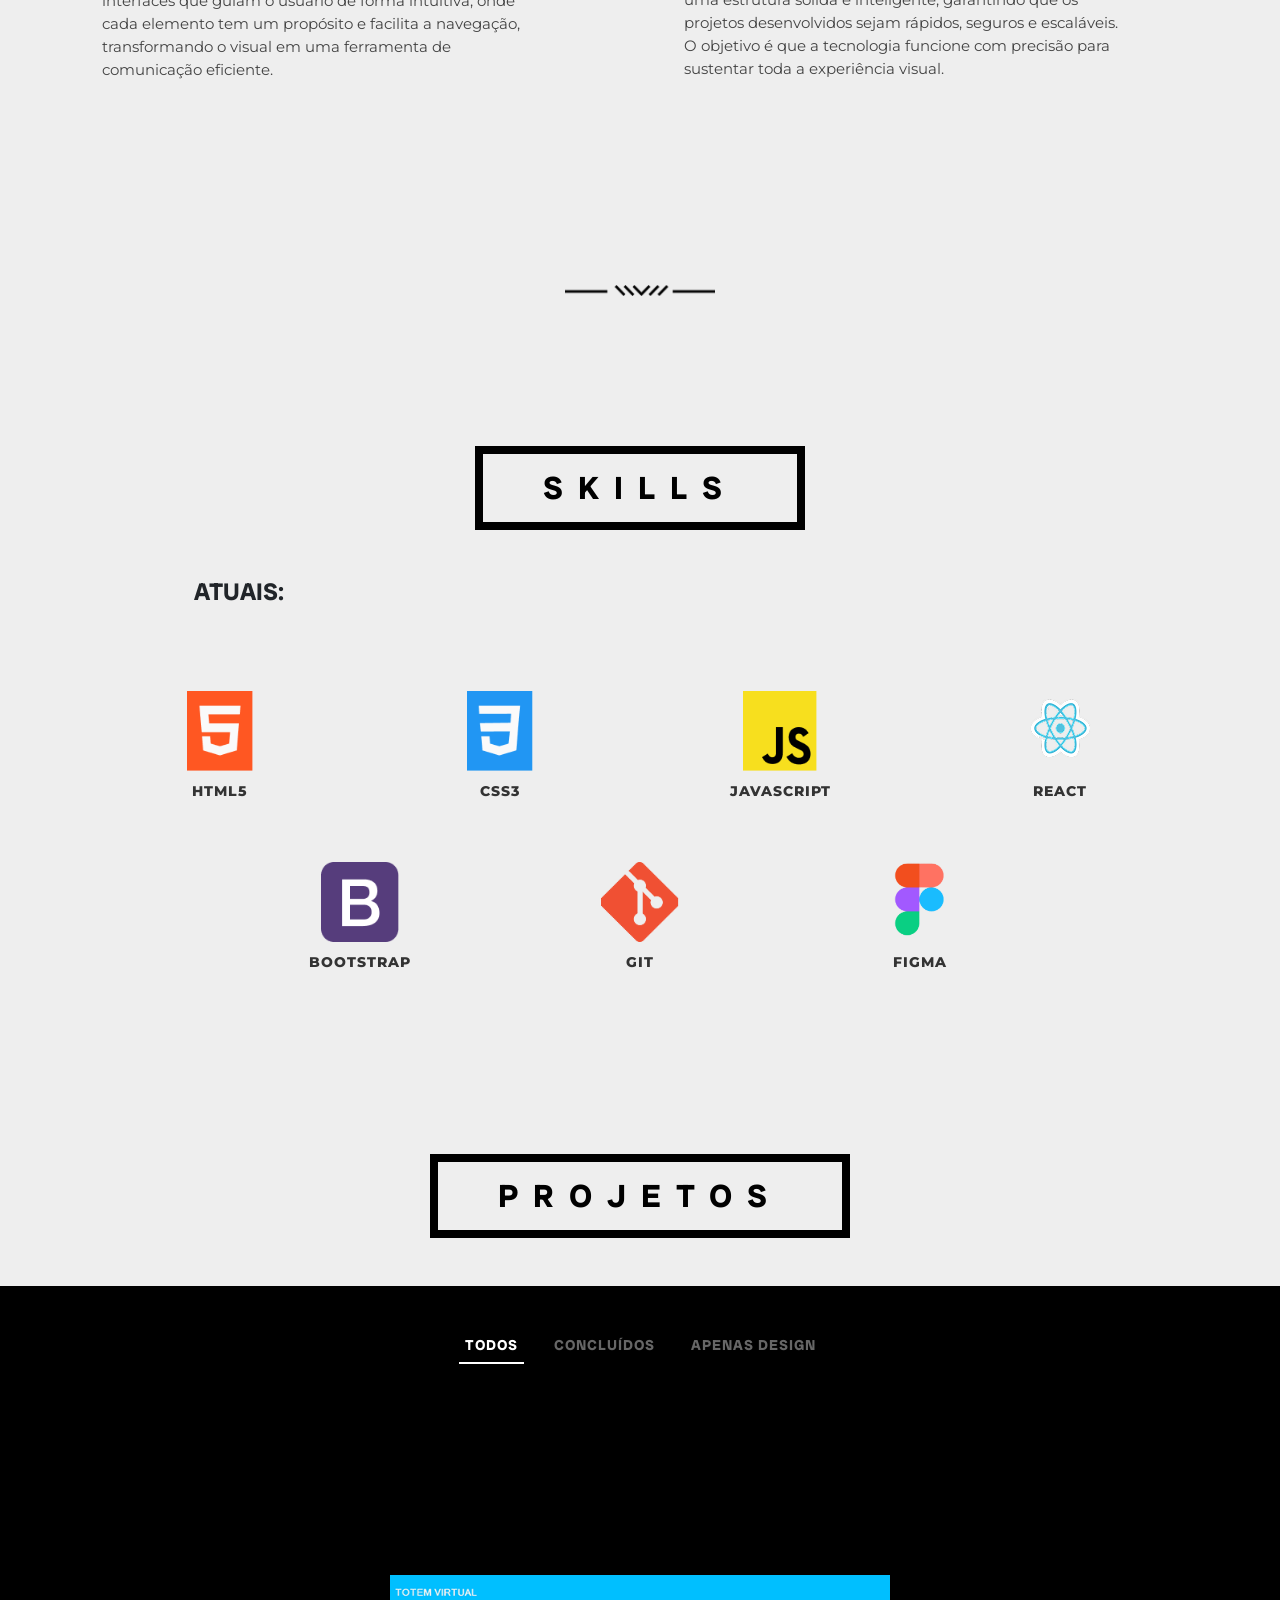
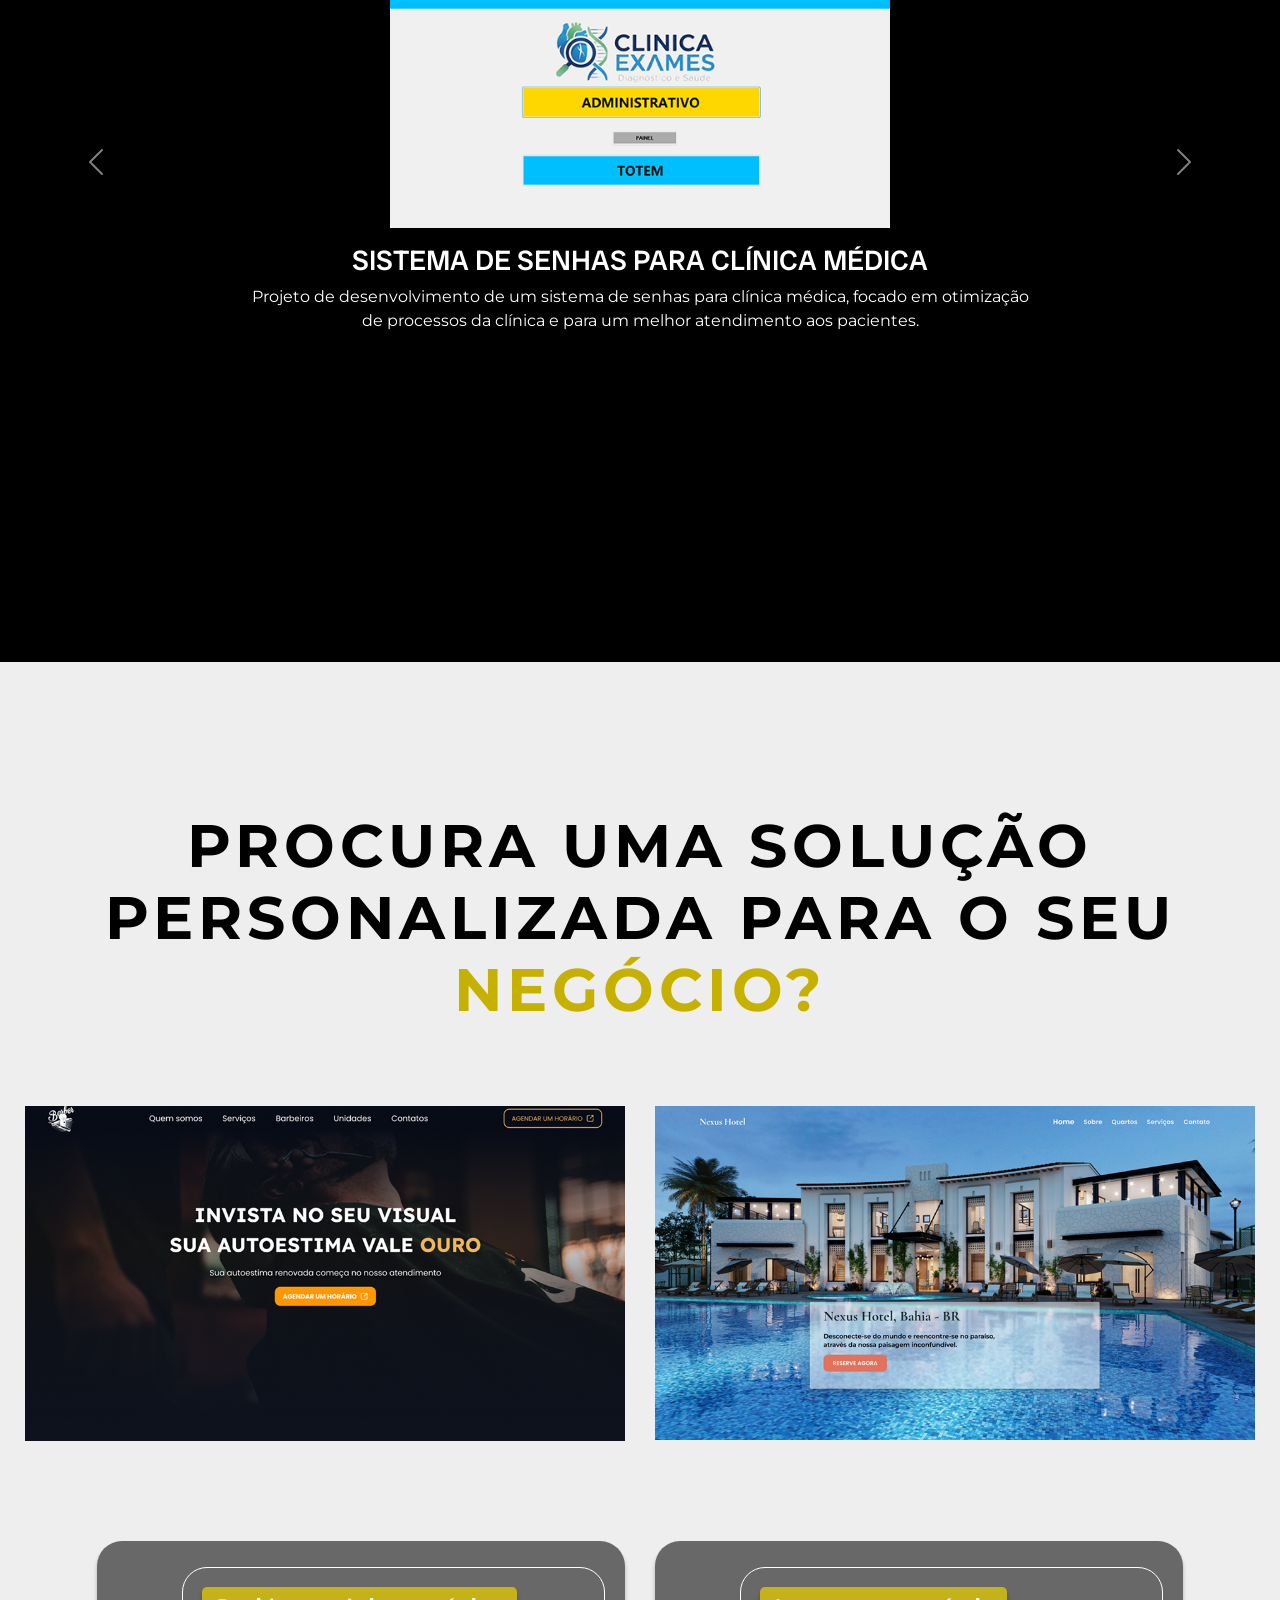
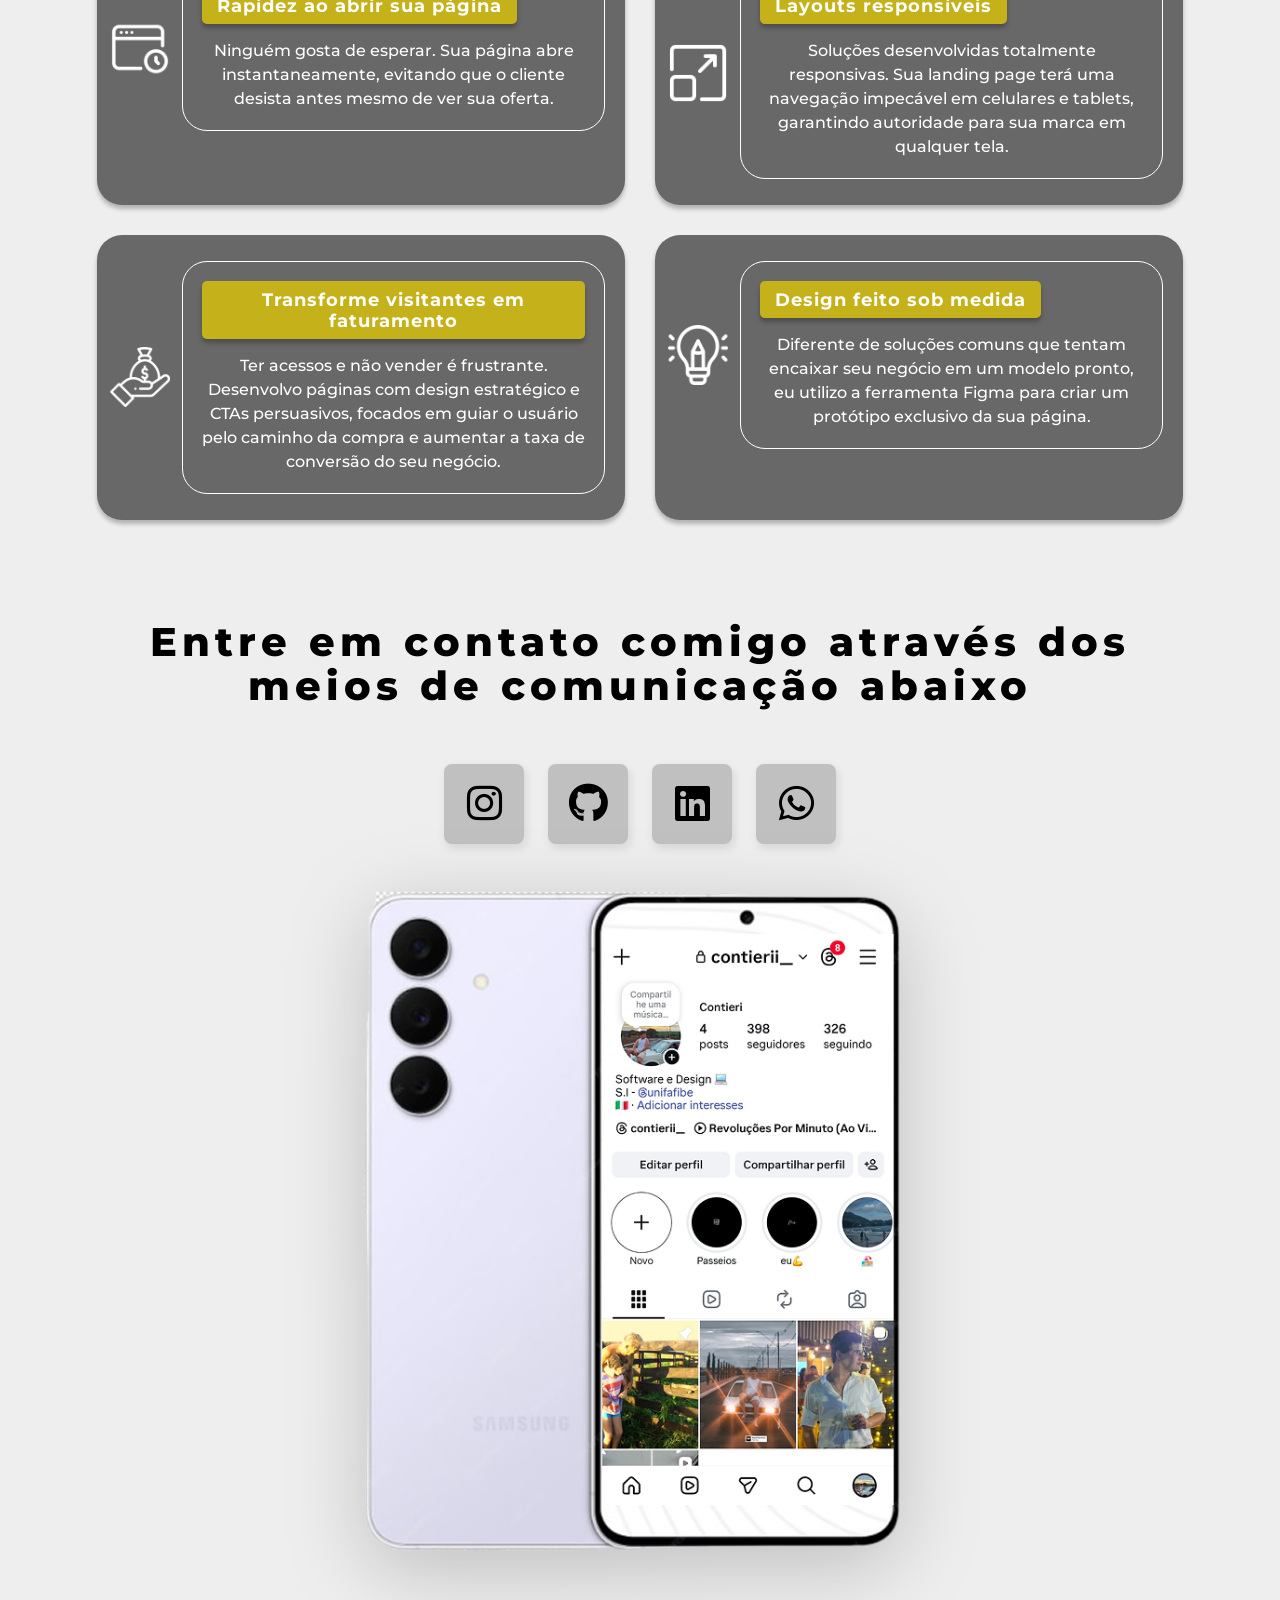
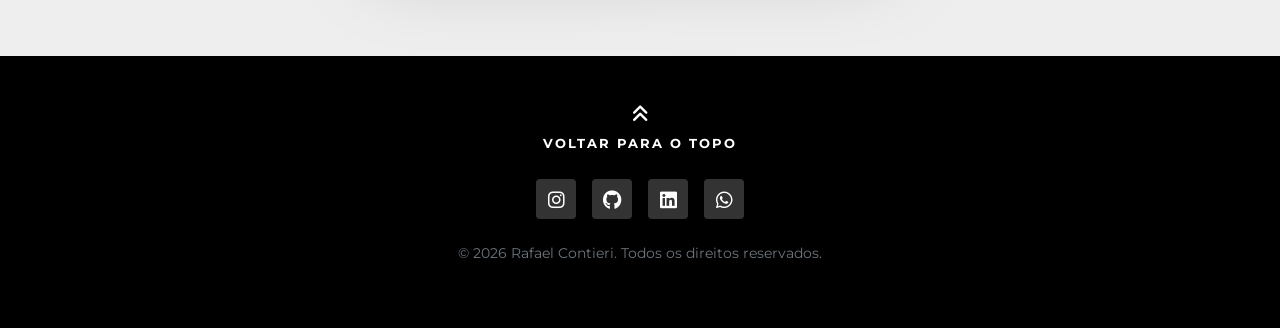
==== commit 565a5441: "." ====
--- a/index.html
+++ b/index.html
@@ -262,13 +262,17 @@
                         <h3 class="tituloCarrosel">FARMA NOVA ERA</h3>
                         <p class="textoCarrosel">Um projeto de landing page para a farmácia fictícia Nova Era</p>
                     </div>
-                </div>
+
+                </div>
+                
 
                 <div class="carousel-item d-flex flex-column align-items-center text-center" data-category="design">
                     <a href="./despachante.html" class="d-block">
                         <img src="./assets/imagens_projeto/frameview.png" class="fotoProjeto img-fluid"
                             alt="Projeto Despachante">
+                        
                     </a>
+                    
                     <div class="descricaoCarrosel mt-3">
                         <h3 class="tituloCarrosel">DESPACHANTE AUTOMOTIVO</h3>
                         <p class="textoCarrosel">Um projeto de landing page para o despachante automotivo fictício</p>
--- a/css/principal.css
+++ b/css/principal.css
@@ -667,7 +667,7 @@
     }
     
     .containerIMAGES img{
-        width: 600px;
+        width: 800px !important;
     }
 
     .project-img-container img {
@@ -688,6 +688,13 @@
         max-width: 380px;
         padding: 18px !important;
         font-size: 16px !important;
+    }
+}
+
+
+@media (min-width: 1280px) {
+    .containerIMAGES img{
+        width: 600px !important;
     }
 }
 
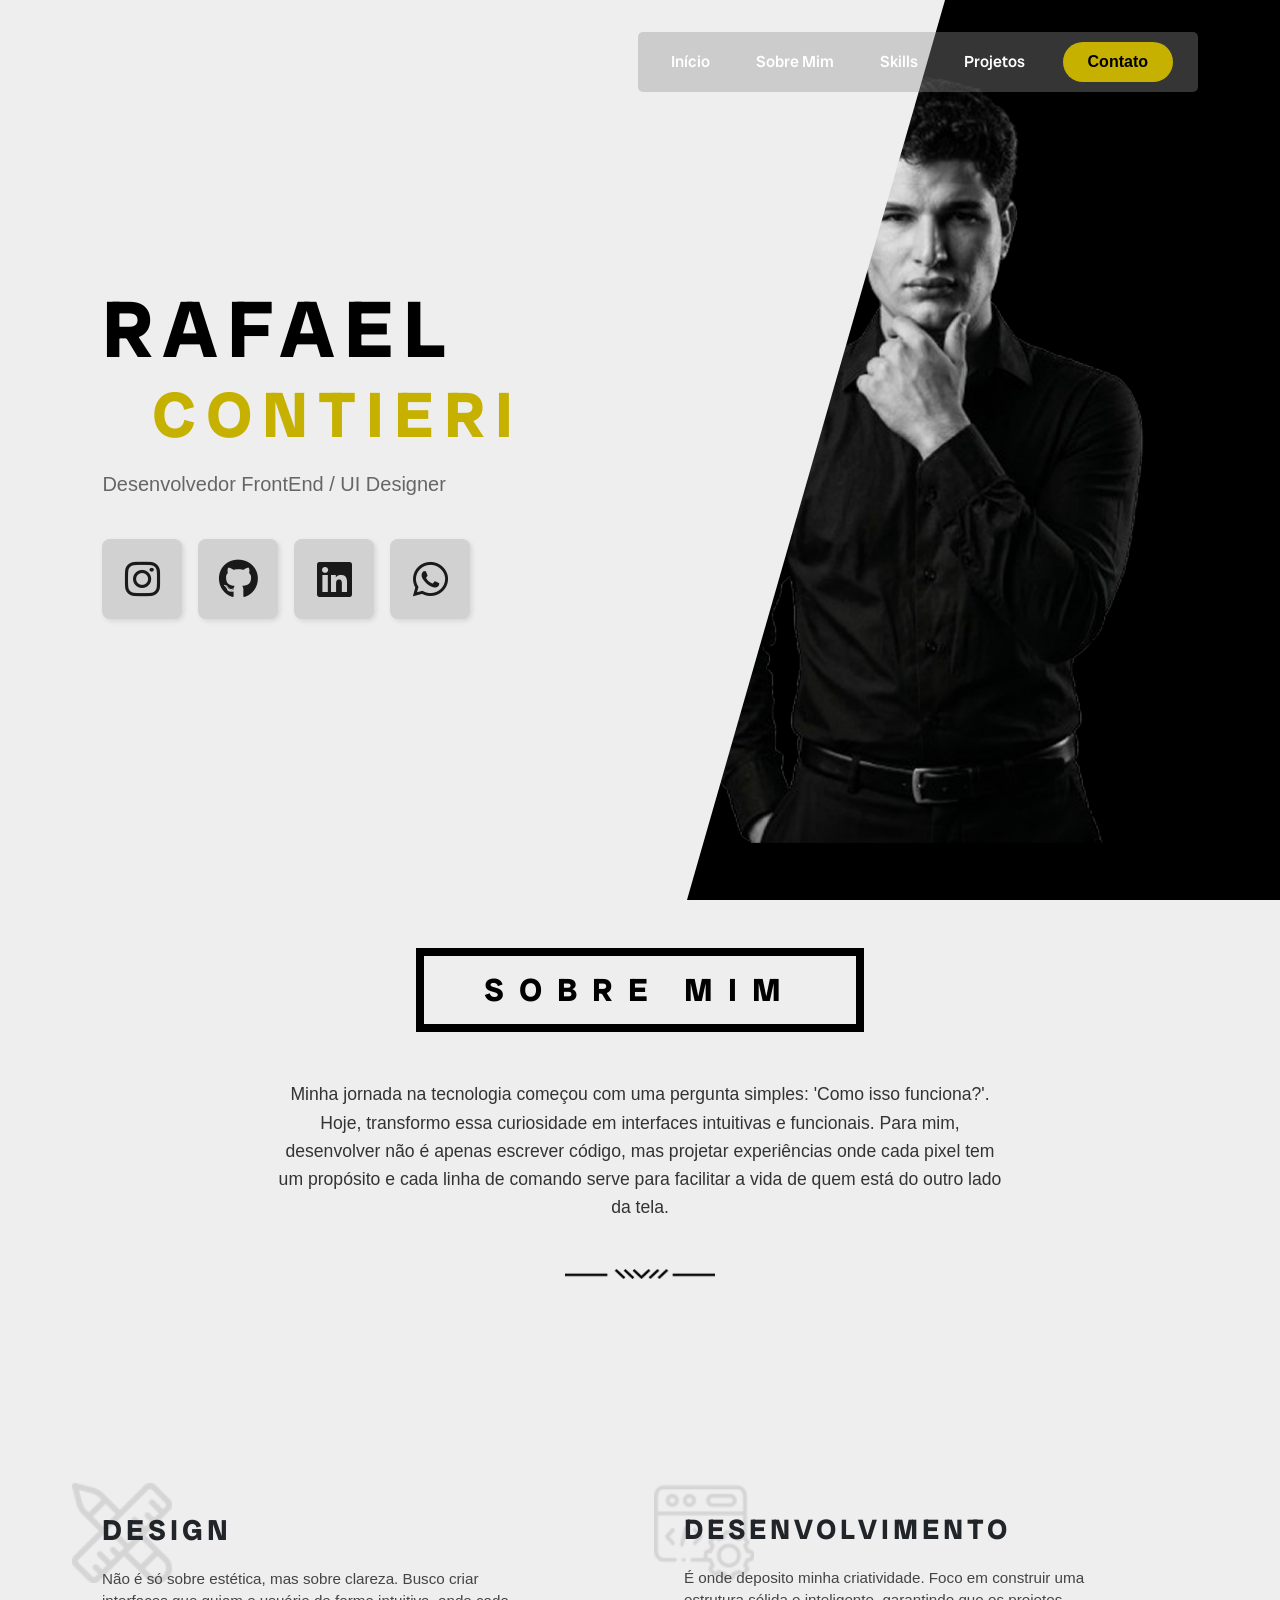
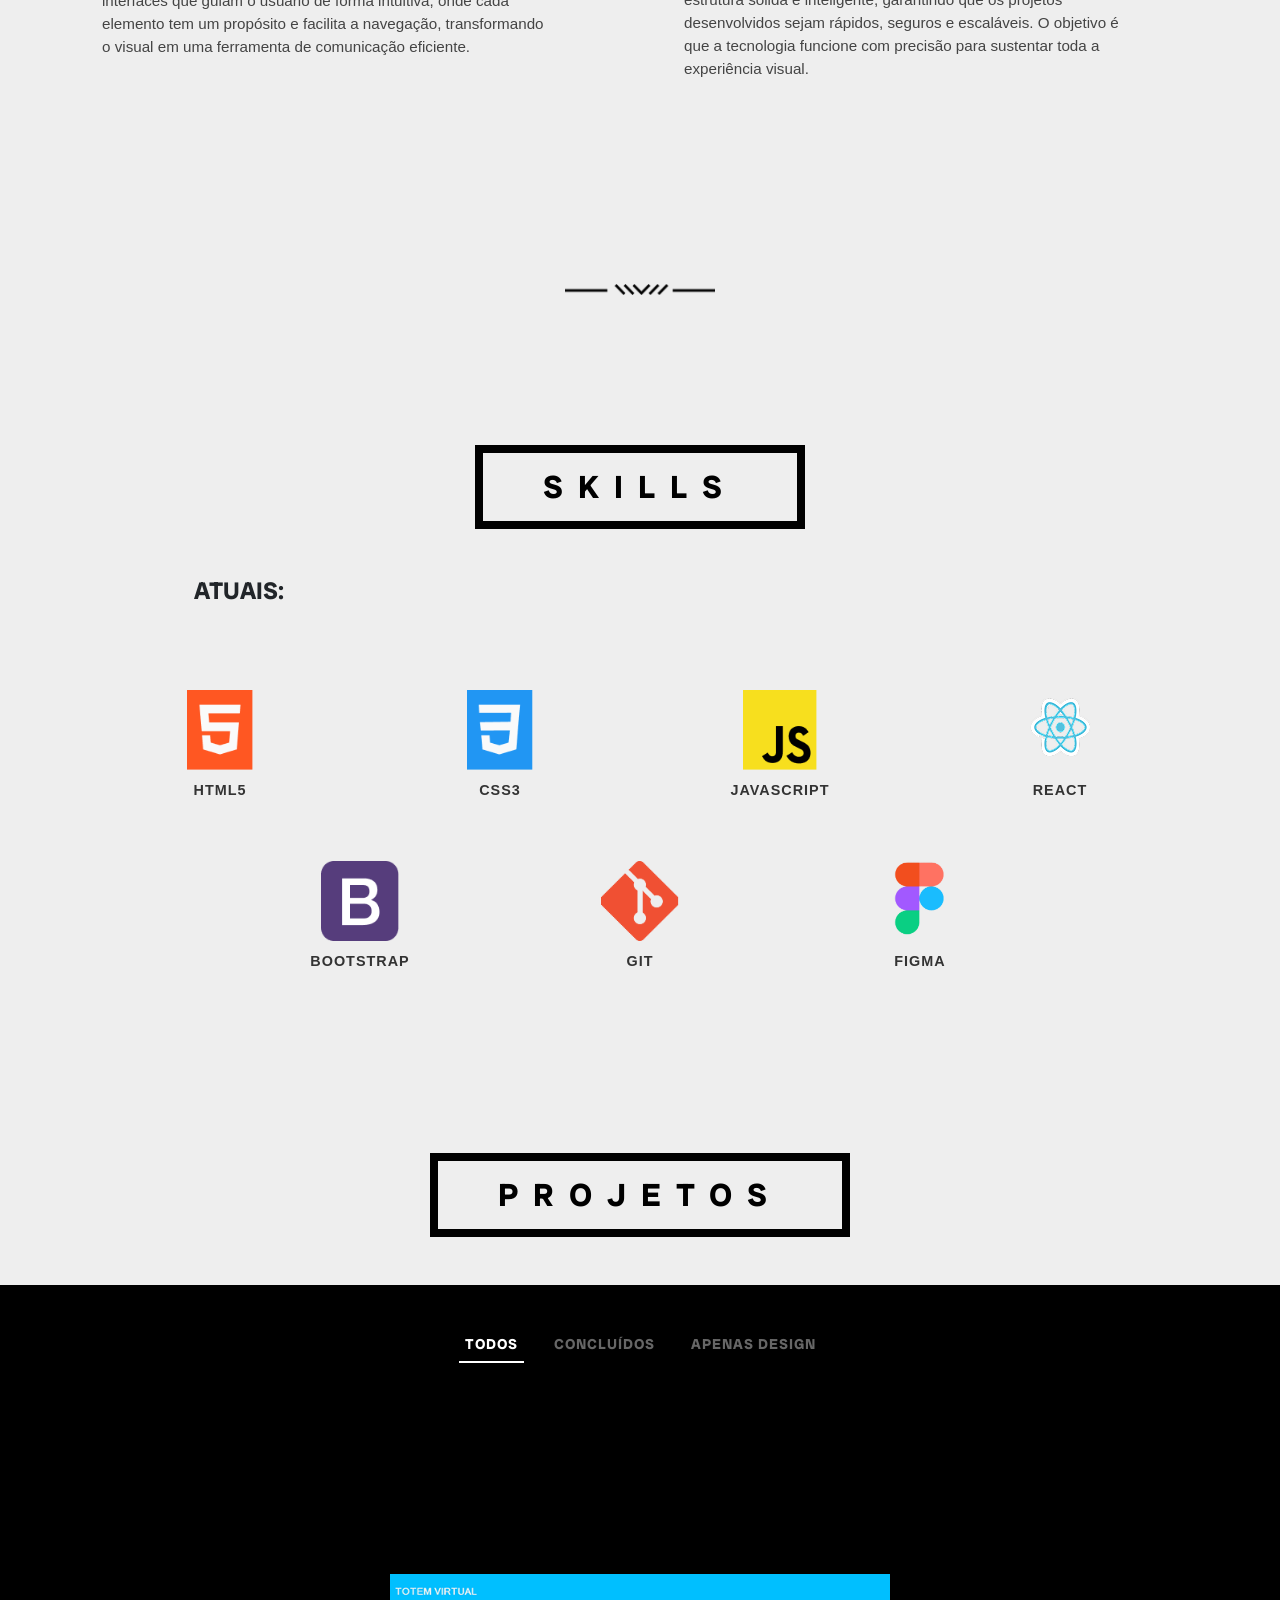
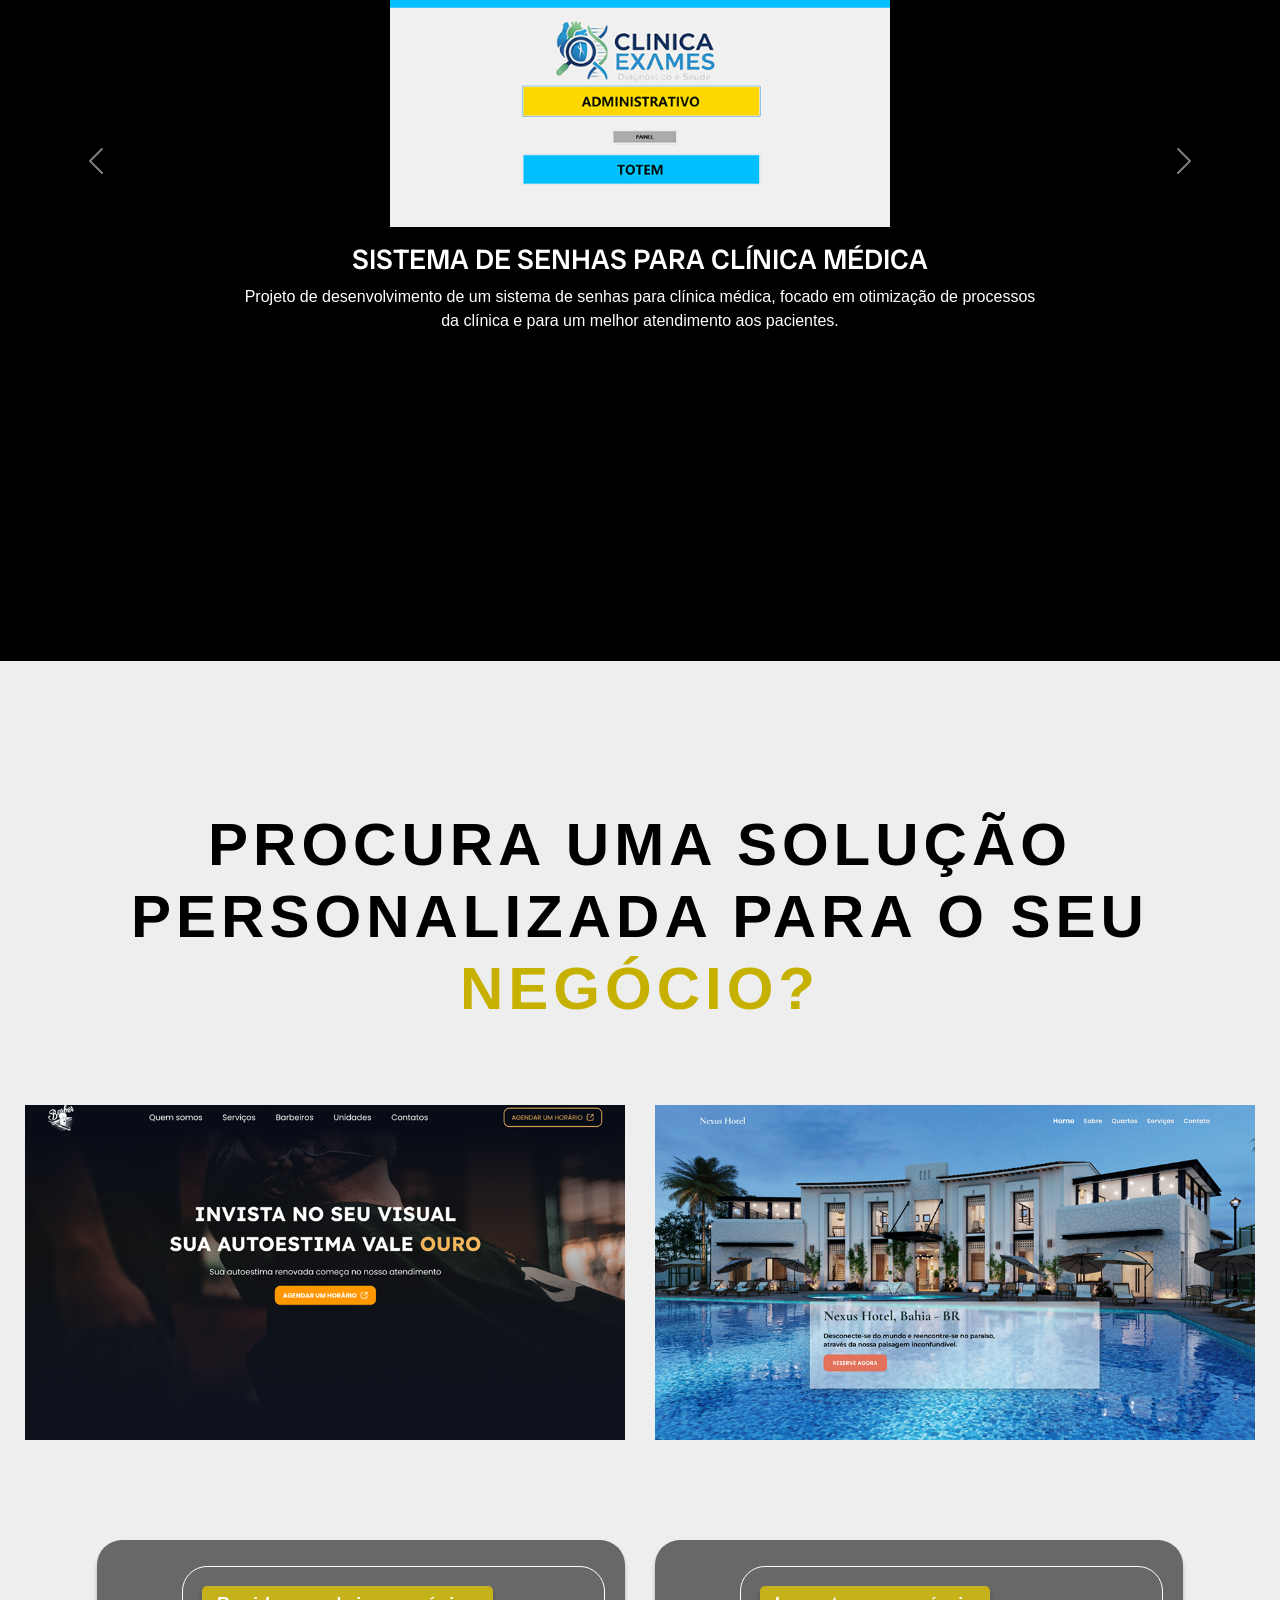
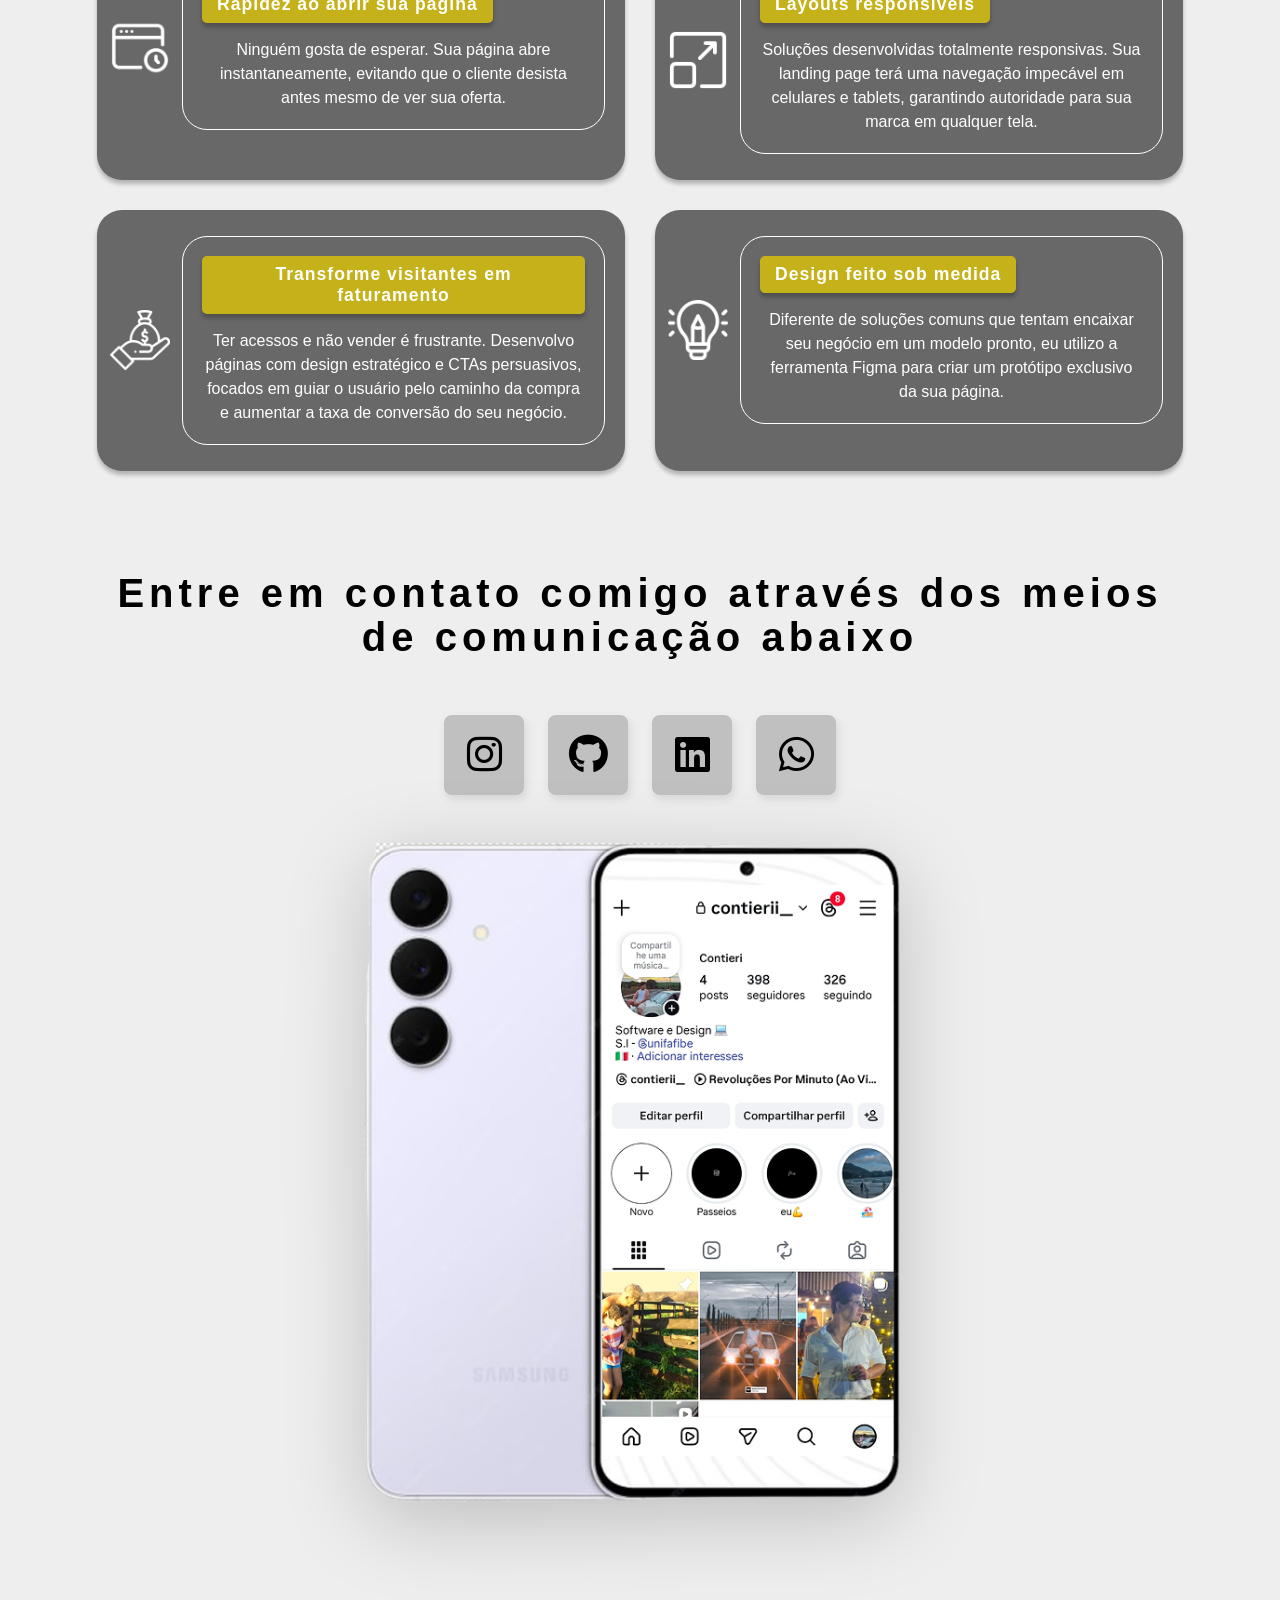
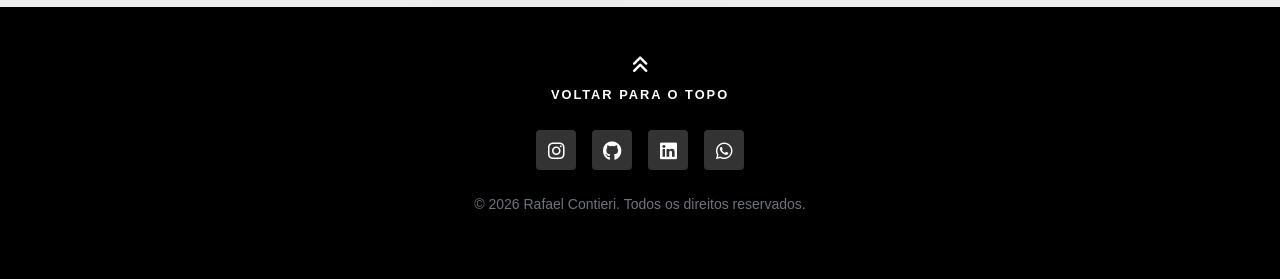
==== commit cb9004a5: "." ====
--- a/index.html
+++ b/index.html
@@ -5,24 +5,20 @@
     <meta charset="UTF-8">
     <meta name="viewport" content="width=device-width, initial-scale=1.0">
     <title>Dev | Rafael Contieri</title>
+
+    <link rel="preconnect" href="https://fonts.googleapis.com">
+    <link rel="preconnect" href="https://fonts.gstatic.com" crossorigin>
+
     <link href="https://cdn.jsdelivr.net/npm/bootstrap@5.3.0/dist/css/bootstrap.min.css" rel="stylesheet">
     <link rel="stylesheet" href="https://cdnjs.cloudflare.com/ajax/libs/font-awesome/6.0.0/css/all.min.css">
+
+    <link href="https://fonts.googleapis.com/css2?family=Radio+Canada+Big:wght@400;700&family=
+    Raleway:wght@300;400;600&family=Inter:ital,opsz,wght@0,14..32,100..900;1,14..32,100..900&
+    family=Montserrat:ital,wght@0,100..900;1,100..900&family=Poppins:ital,wght@0,100..900;1,100..900&display=swap" rel="stylesheet">
+
     <link rel="stylesheet" href="./css/principal.css">
-    <link rel="stylesheet" href="./css/carrosel.css">
-    <link rel="stylesheet" href="./carousel/carrosel.css">
-    <link rel="preconnect" href="https://fonts.googleapis.com">
-    <link rel="preconnect" href="https://fonts.gstatic.com" crossorigin>
-    <link
-        href="https://fonts.googleapis.com/css2?family=Radio+Canada+Big:wght@400;700&family=Raleway:wght@300;400;600&display=swap"
-        rel="stylesheet">
     <link rel="stylesheet" href="./css/cards.css">
 </head>
-<link rel="preconnect" href="https://fonts.googleapis.com">
-<link rel="preconnect" href="https://fonts.gstatic.com" crossorigin>
-<link href="https://fonts.googleapis.com/css2?family=Inter:ital,opsz,wght@0,
-14..32,100..900;1,14..32,100..900&family=Montserrat:ital,wght@0,100..900;1,100..9
-00&family=Poppins:ital,wght@0,100;0,200;0,300;0,400;0,500;0,600;0,700;0,800;0,900;1
-,100;1,200;1,300;1,400;1,500;1,600;1,700;1,800;1,900&display=swap" rel="stylesheet">
 
 <body>
 
@@ -453,8 +449,6 @@
     </footer>
 
     <script src="https://cdn.jsdelivr.net/npm/bootstrap@5.3.0/dist/js/bootstrap.bundle.min.js"></script>
-    <script src="./js/principal.js"></script>
-    <script src="./logicaCarrosel.js"></script>
 </body>
 
 </html>
--- a/css/principal.css
+++ b/css/principal.css
@@ -18,6 +18,7 @@
     /* Variáveis das Fontes */
     --font-titles: 'Radio Canada Big', sans-serif;
     --font-body: 'Montserrat', sans-serif;
+    --font-size: 25px;
 }
 
 .textoCarrosel {
@@ -77,6 +78,10 @@
     font-family: var(--font-body);
 }
 
+.nav-itemCTT a{
+    font-weight: 700 !important;
+}
+
 /* Navbar */
 .navbar {
     padding: 2rem 0;
@@ -95,14 +100,16 @@
     border-radius: 50px;
     padding: 8px 25px !important;
 }
-.spanMim{
+
+.spanMim {
     color: #ffffff !important;
 }
-.tituloPrincipal{
+
+.tituloPrincipal {
     font-size: 60px;
 }
 
-.spanCONTATOTITLE{
+.spanCONTATOTITLE {
     color: #C7B100;
 }
 
@@ -113,6 +120,7 @@
     position: relative;
     z-index: 2;
     letter-spacing: 4px !important;
+    
 }
 
 /* Hero Section */
@@ -160,29 +168,29 @@
     object-position: center;
 }
 
-.containerIMAGES{
+.containerIMAGES {
     display: flex;
     justify-content: center;
     align-items: center;
     gap: 30px;
 }
 
-.containerIMAGES img{
+.containerIMAGES img {
     width: 800px;
 }
 
-.spanNome{
+.spanNome {
     color: #C7B100;
 }
 
-.tituloCONTATO{
+.tituloCONTATO {
     margin-bottom: 15rem;
     font-size: 30px;
     letter-spacing: 5px;
     color: #000;
 }
 
-.tituloCONTATOg h2{
+.tituloCONTATOg h2 {
     font-family: var(--font-body);
     font-weight: 800;
     font-size: 40px;
@@ -190,7 +198,7 @@
     color: #000;
 }
 
-.tituloCONTATO h2{
+.tituloCONTATO h2 {
     font-weight: 700;
     font-family: var(--font-body);
 }
@@ -613,6 +621,7 @@
         margin-left: 0;
         text-align: center;
     }
+
     .descricaoCarrosel {
         /*ajustar media query*/
         width: 300px;
@@ -665,8 +674,8 @@
         border-radius: 20px;
         box-shadow: 0 10px 30px rgba(0, 0, 0, 0.5);
     }
-    
-    .containerIMAGES img{
+
+    .containerIMAGES img {
         width: 800px !important;
     }
 
@@ -693,7 +702,7 @@
 
 
 @media (min-width: 1280px) {
-    .containerIMAGES img{
+    .containerIMAGES img {
         width: 600px !important;
     }
 }
@@ -759,12 +768,12 @@
 
     .skill-title2 {
         font-family: var(--font-titles);
-        font-weight: 700;
-        font-size: 1.3rem;
+        font-weight: 700 !important;
         margin-bottom: 20px;
         position: relative;
         z-index: 2;
-        letter-spacing: 2px !important;
+        letter-spacing: 4px !important;
+        font-size: var(--font-size) !important;
     }
 
     .hero-image {
@@ -949,7 +958,7 @@
         box-sizing: border-box;
     }
 
-    .containerIMAGES img{
+    .containerIMAGES img {
         width: 350px;
     }
 
@@ -1127,11 +1136,13 @@
 
     .skill-title,
     .skill-title2 {
-        font-size: 1.3rem !important;
-        letter-spacing: 2px !important;
-        padding: 0 5px;
-        box-sizing: border-box;
+        font-family: var(--font-titles);
         font-weight: 700 !important;
+        margin-bottom: 20px;
+        position: relative;
+        z-index: 2;
+        letter-spacing: 4px !important;
+        font-size: var(--font-size) !important;
     }
 
     .skill-text {
@@ -1251,11 +1262,11 @@
     .skill-title2 {
         font-family: var(--font-titles);
         font-weight: 700 !important;
-        font-size: 1.3rem;
         margin-bottom: 20px;
         position: relative;
         z-index: 2;
-        letter-spacing: 2px !important;
+        letter-spacing: 4px !important;
+        
     }
 
 
@@ -1355,11 +1366,13 @@
 
 /* --- Estilos Base (Desktop) --- */
 .tituloCONTATO {
-    margin-bottom: 5rem; /* Reduzi de 15rem para 5rem para um respiro mais elegante */
+    margin-bottom: 5rem;
+    /* Reduzi de 15rem para 5rem para um respiro mais elegante */
     font-size: 30px;
     letter-spacing: 5px;
     color: #000;
-    text-transform: uppercase; /* Opcional, comum para esse estilo de letter-spacing */
+    text-transform: uppercase;
+    /* Opcional, comum para esse estilo de letter-spacing */
 }
 
 .tituloCONTATO h2 {
@@ -1376,4 +1389,4 @@
     color: #000;
     line-height: 1.1;
     margin-top: 2rem;
-}
+}
